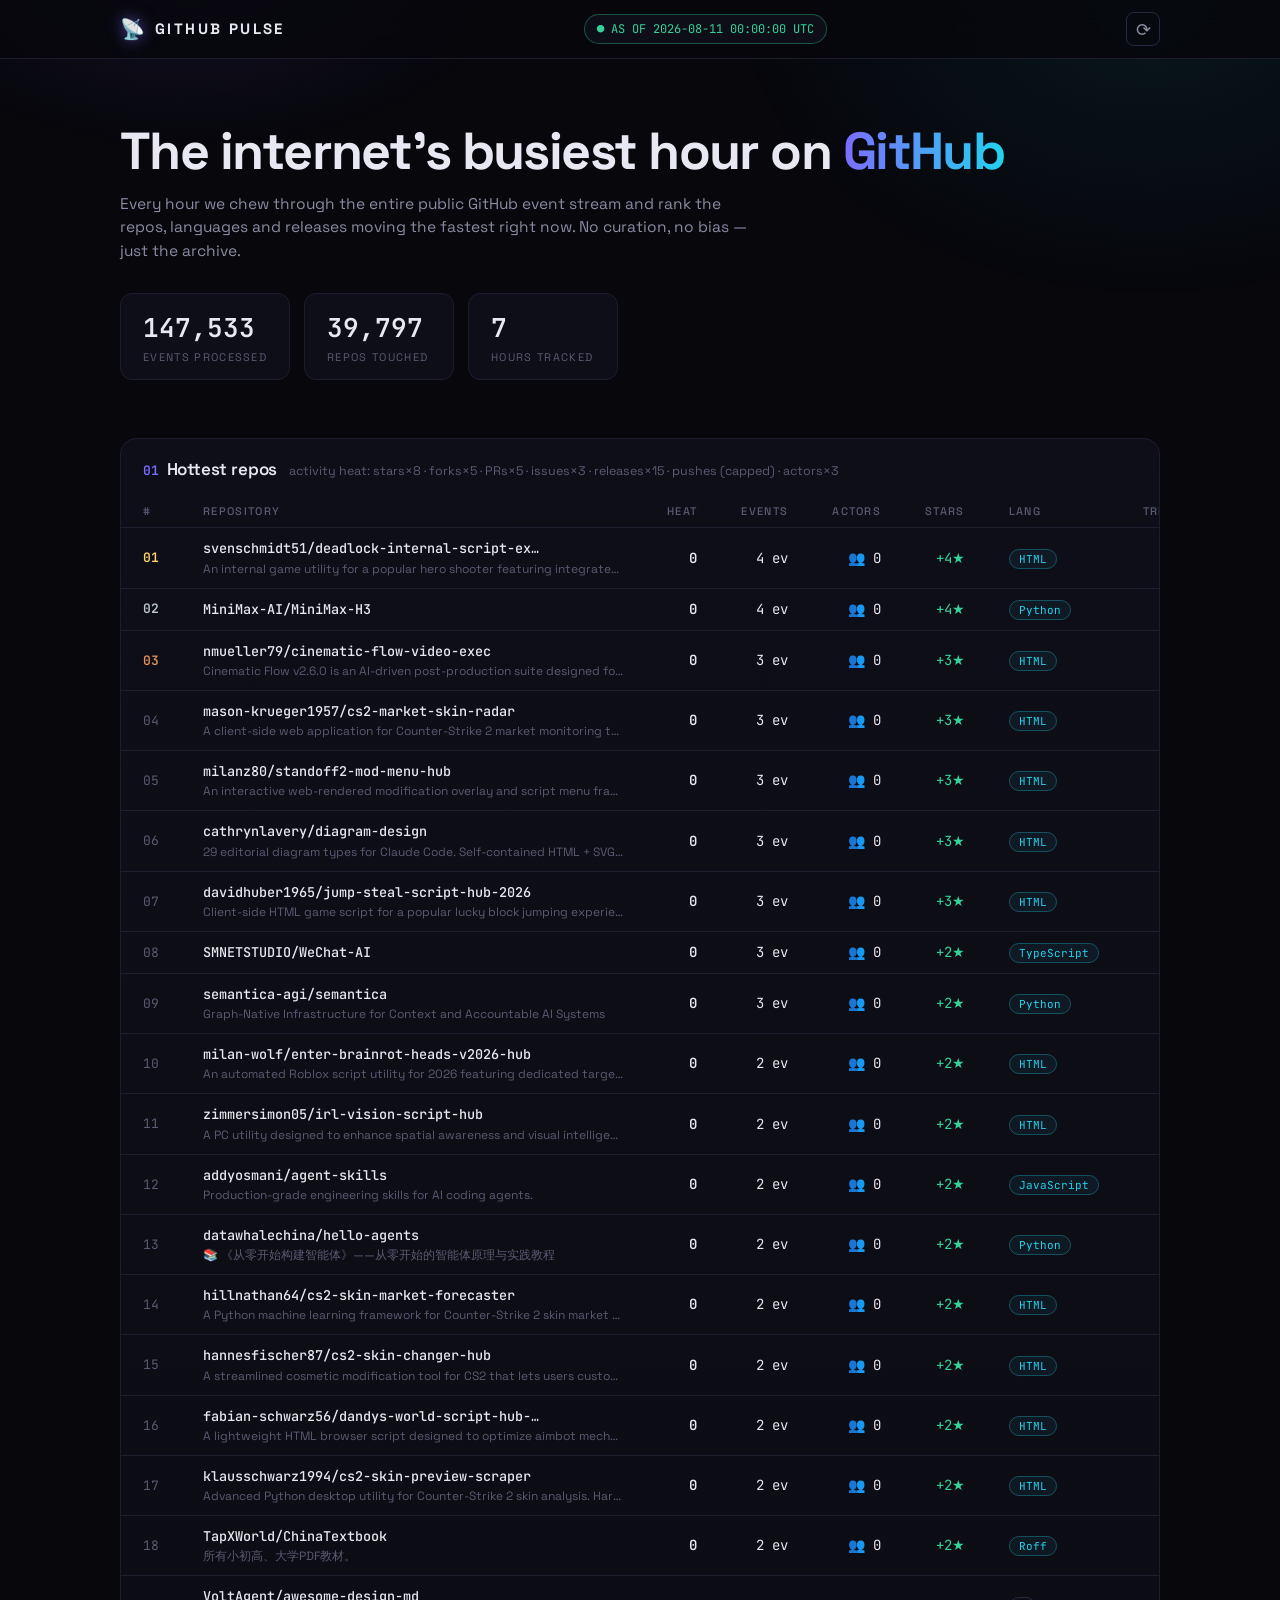
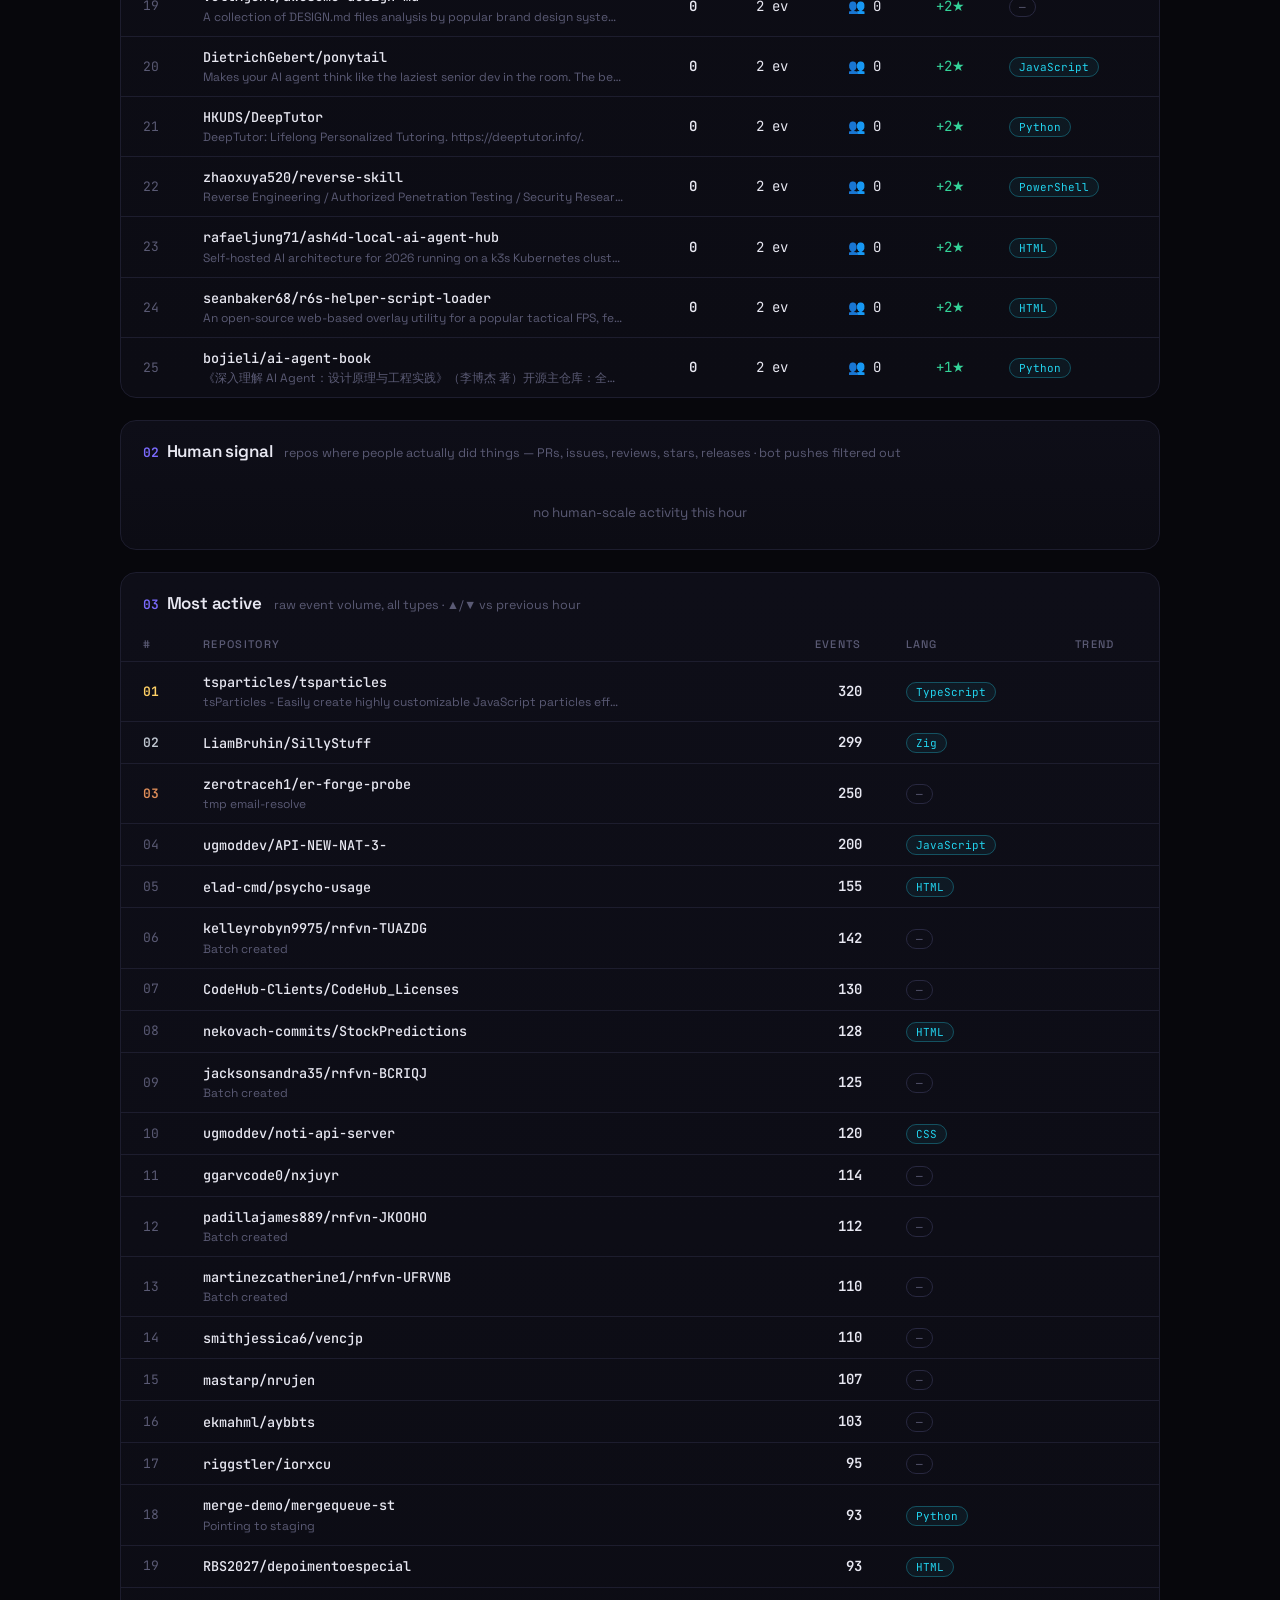
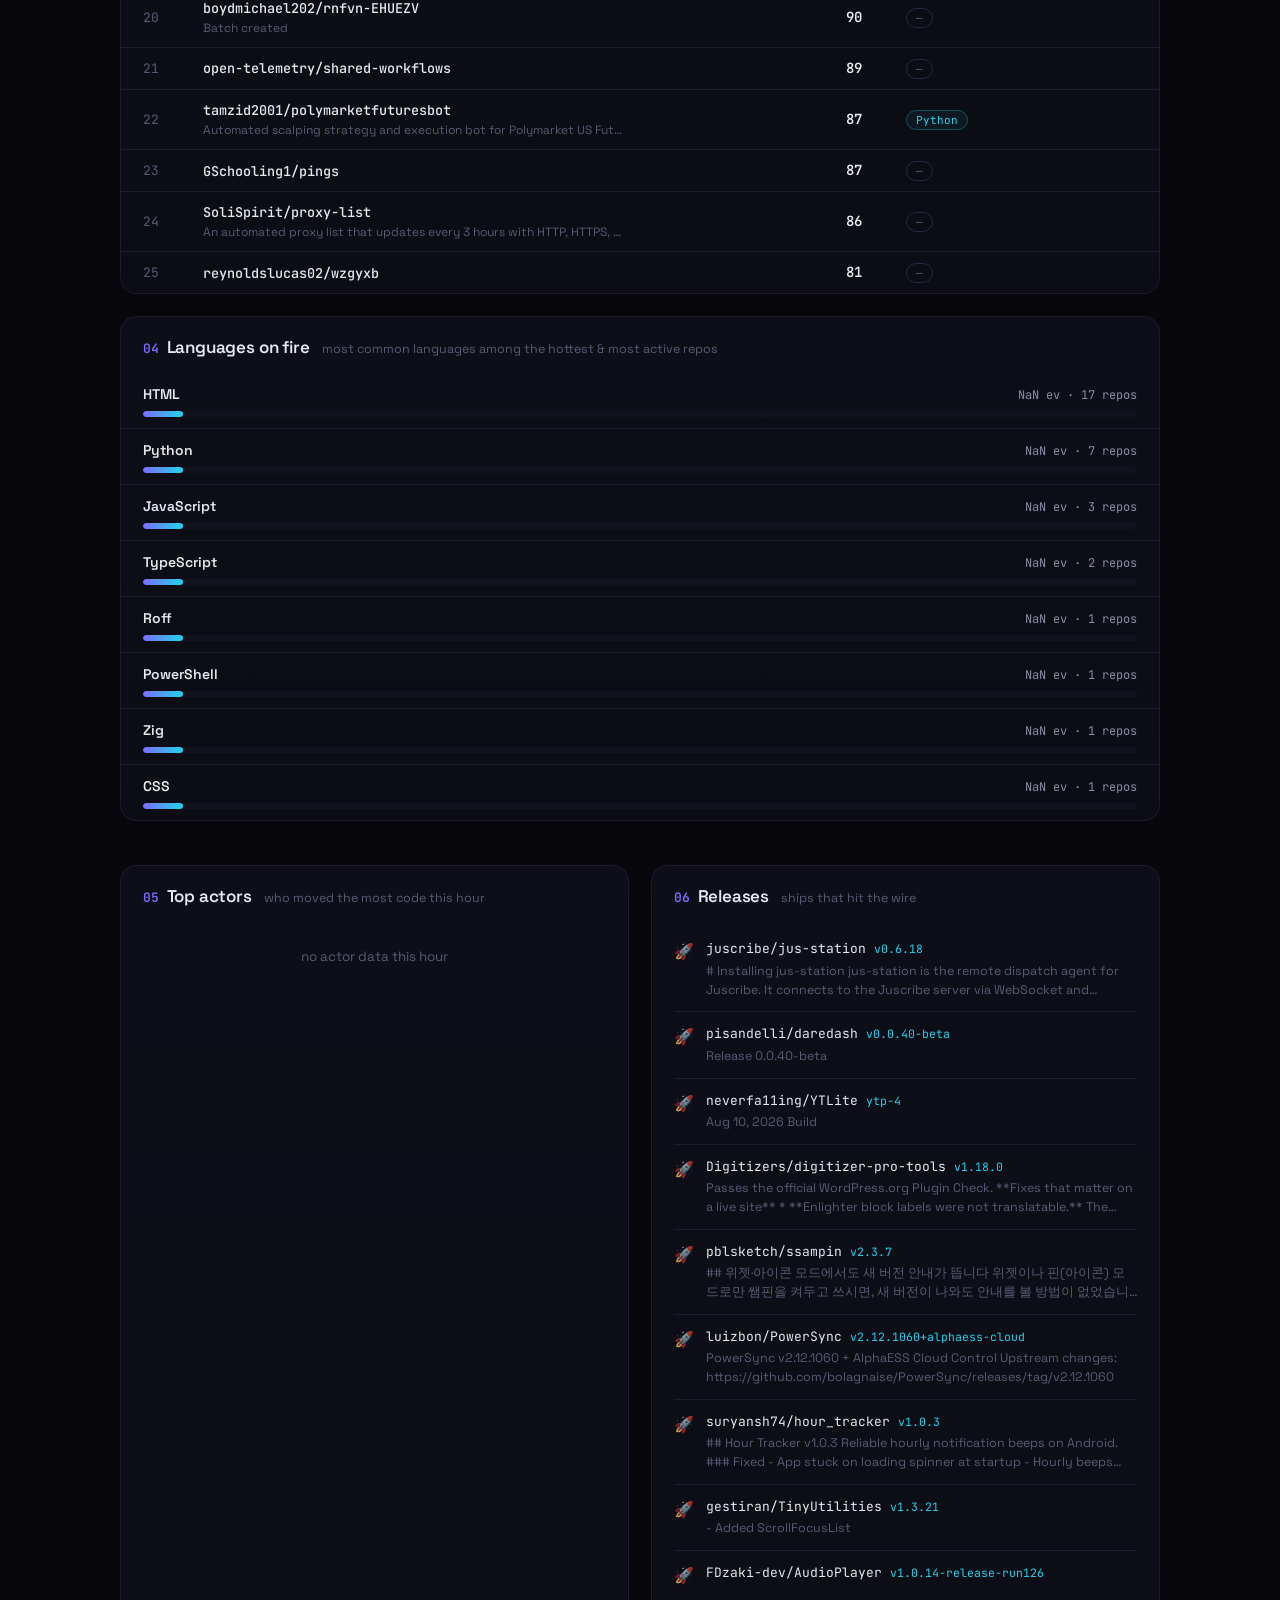
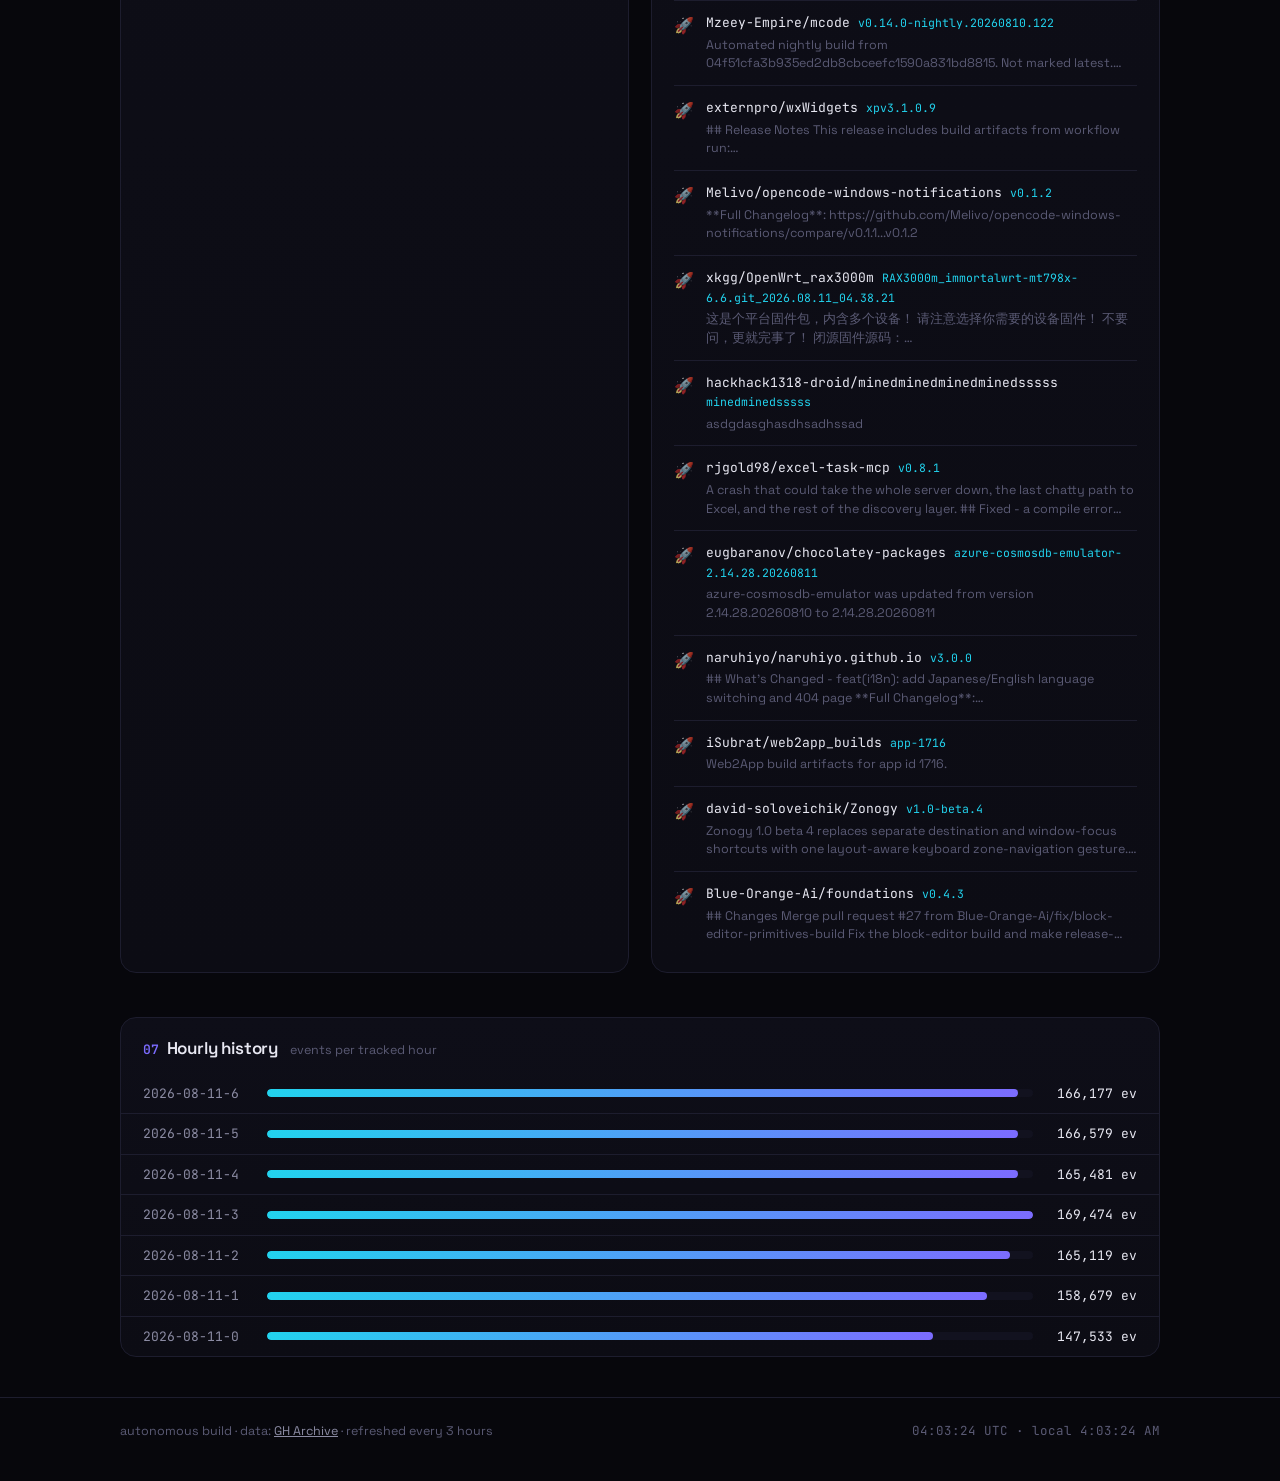
==== site/index.html @ a95f8937 "run 3: anti-spam heat (actor diversity, capped pushes), real prev-hour trends, human-signal ranking " ====
<!DOCTYPE html>
<html lang="en">
<head>
<meta charset="UTF-8">
<meta name="viewport" content="width=device-width, initial-scale=1.0">
<title>GitHub Pulse — the internet's busiest hour on GitHub</title>
<meta name="description" content="GitHub Pulse: a live radar of the fastest-growing repositories, most active projects, and languages on fire — computed fresh from the GH Archive every hour.">
<link rel="icon" href="data:image/svg+xml,<svg xmlns='http://www.w3.org/2000/svg' viewBox='0 0 100 100'><text y='.9em' font-size='90'>📡</text></svg>">
<link rel="preconnect" href="https://fonts.googleapis.com">
<link rel="preconnect" href="https://fonts.gstatic.com" crossorigin>
<link href="https://fonts.googleapis.com/css2?family=Space+Grotesk:wght@400;500;600;700&family=JetBrains+Mono:wght@400;500;600&display=swap" rel="stylesheet">
<link rel="stylesheet" href="styles.css">
</head>
<body>
<div class="bg-glow" aria-hidden="true"></div>
<div class="bg-grid" aria-hidden="true"></div>

<header class="topbar">
  <div class="wrap topbar-inner">
    <a class="brand" href="./">
      <span class="brand-mark">📡</span>
      <span class="brand-name">GITHUB&nbsp;PULSE</span>
    </a>
    <div class="asof" id="asof-badge" title="hour covered (UTC)">AS OF —</div>
    <a class="refresh-btn" id="refresh-btn" href="#" title="refresh now">⟳</a>
  </div>
</header>

<main class="wrap">
  <section class="hero">
    <h1>The internet's busiest hour on <span class="accent">GitHub</span></h1>
    <p class="tagline">Every hour we chew through the entire public GitHub event stream and rank the repos, languages and releases moving the fastest right now. No curation, no bias — just the archive.</p>
    <div class="stats" id="stats">
      <div class="stat"><div class="stat-num mono" id="stat-events">—</div><div class="stat-label">events processed</div></div>
      <div class="stat"><div class="stat-num mono" id="stat-repos">—</div><div class="stat-label">repos touched</div></div>
      <div class="stat"><div class="stat-num mono" id="stat-hours">—</div><div class="stat-label">hours tracked</div></div>
    </div>
  </section>

  <section class="panel" id="panel-gainers">
    <div class="panel-head">
      <h2><span class="h-num">01</span> Hottest repos</h2>
      <span class="panel-sub">activity heat: stars×8 · forks×5 · PRs×5 · issues×3 · releases×15 · pushes (capped) · actors×3</span>
    </div>
    <div class="table-wrap" id="gainers-body"><div class="empty">loading…</div></div>
  </section>

  <section class="panel" id="panel-human">
    <div class="panel-head">
      <h2><span class="h-num">02</span> Human signal</h2>
      <span class="panel-sub">repos where people actually did things — PRs, issues, reviews, stars, releases · bot pushes filtered out</span>
    </div>
    <div class="table-wrap" id="human-body"><div class="empty">loading…</div></div>
  </section>

  <section class="panel" id="panel-active">
    <div class="panel-head">
      <h2><span class="h-num">03</span> Most active</h2>
      <span class="panel-sub">raw event volume, all types · ▲/▼ vs previous hour</span>
    </div>
    <div class="table-wrap" id="active-body"><div class="empty">loading…</div></div>
  </section>

  <section class="panel" id="panel-langs">
    <div class="panel-head">
      <h2><span class="h-num">04</span> Languages on fire</h2>
      <span class="panel-sub">most common languages among the hottest &amp; most active repos</span>
    </div>
    <div id="langs-body"><div class="empty">loading…</div></div>
  </section>

  <div class="cols">
    <section class="panel" id="panel-new">
      <div class="panel-head">
        <h2><span class="h-num">05</span> Top actors</h2>
        <span class="panel-sub">who moved the most code this hour</span>
      </div>
      <div id="new-body"><div class="empty">loading…</div></div>
    </section>

    <section class="panel" id="panel-releases">
      <div class="panel-head">
        <h2><span class="h-num">06</span> Releases</h2>
        <span class="panel-sub">ships that hit the wire</span>
      </div>
      <div id="releases-body"><div class="empty">loading…</div></div>
    </section>
  </div>

  <section class="panel" id="panel-history">
    <div class="panel-head">
      <h2><span class="h-num">07</span> Hourly history</h2>
      <span class="panel-sub">events per tracked hour</span>
    </div>
    <div id="history-body"><div class="empty">no history yet — this is the first sweep</div></div>
  </section>
</main>

<footer class="footer">
  <div class="wrap footer-inner">
    <span>autonomous build · data: <a href="https://www.gharchive.org/" target="_blank" rel="noopener">GH Archive</a> · refreshed every 3 hours</span>
    <span class="mono" id="foot-clock">—</span>
  </div>
</footer>

<script src="app.js"></script>
</body>
</html>
---- site/styles.css ----
/* GitHub Pulse — dark analytics aesthetic */
:root {
  --bg: #07070c;
  --bg2: #0c0c14;
  --panel: #0e0e18;
  --panel2: #12121f;
  --border: #1d1d2e;
  --border2: #282840;
  --text: #e8e8f2;
  --dim: #8b8ba3;
  --faint: #5a5a74;
  --accent: #7c6cff;
  --accent2: #22d3ee;
  --gold: #ffd166;
  --silver: #c0c7d1;
  --bronze: #e08e5a;
  --green: #34d399;
  --red: #f87171;
  --mono: 'JetBrains Mono', ui-monospace, SFMono-Regular, Menlo, monospace;
  --sans: 'Space Grotesk', -apple-system, BlinkMacSystemFont, 'Segoe UI', sans-serif;
}

* { margin: 0; padding: 0; box-sizing: border-box; }

html { scroll-behavior: smooth; }

body {
  background: var(--bg);
  color: var(--text);
  font-family: var(--sans);
  line-height: 1.5;
  -webkit-font-smoothing: antialiased;
  overflow-x: hidden;
}

.mono { font-family: var(--mono); }

/* backdrop */
.bg-glow {
  position: fixed; inset: 0; z-index: -2;
  background:
    radial-gradient(600px 400px at 15% -10%, rgba(124, 108, 255, 0.14), transparent 60%),
    radial-gradient(700px 500px at 90% 0%, rgba(34, 211, 238, 0.08), transparent 60%),
    radial-gradient(900px 600px at 50% 110%, rgba(124, 108, 255, 0.07), transparent 60%);
}
.bg-grid {
  position: fixed; inset: 0; z-index: -1; opacity: 0.35;
  background-image:
    linear-gradient(rgba(255,255,255,0.025) 1px, transparent 1px),
    linear-gradient(90deg, rgba(255,255,255,0.025) 1px, transparent 1px);
  background-size: 44px 44px;
  mask-image: radial-gradient(ellipse 90% 60% at 50% 0%, black 40%, transparent 100%);
}

.wrap { max-width: 1080px; margin: 0 auto; padding: 0 20px; }

/* topbar */
.topbar {
  position: sticky; top: 0; z-index: 50;
  background: rgba(7, 7, 12, 0.8);
  backdrop-filter: blur(14px);
  border-bottom: 1px solid var(--border);
}
.topbar-inner { display: flex; align-items: center; justify-content: space-between; height: 58px; }
.brand { display: flex; align-items: center; gap: 10px; text-decoration: none; color: var(--text); }
.brand-mark { font-size: 20px; filter: drop-shadow(0 0 8px rgba(124,108,255,0.6)); }
.brand-name { font-weight: 700; letter-spacing: 0.16em; font-size: 15px; }
.asof {
  font-family: var(--mono); font-size: 12px; color: var(--dim);
  border: 1px solid var(--border2); border-radius: 999px;
  padding: 5px 12px; background: var(--panel);
}
.asof.live { color: var(--green); border-color: rgba(52,211,153,0.35); }
.asof.live::before { content: '● '; }
.refresh-btn {
  color: var(--dim); text-decoration: none; font-size: 18px;
  border: 1px solid var(--border2); border-radius: 8px;
  width: 34px; height: 34px; display: grid; place-items: center;
  transition: all 0.2s;
}
.refresh-btn:hover { color: var(--text); border-color: var(--accent); transform: rotate(90deg); }

/* hero */
.hero { padding: 64px 0 36px; }
.hero h1 {
  font-size: clamp(30px, 5.4vw, 52px);
  font-weight: 700; letter-spacing: -0.03em; line-height: 1.08;
}
.accent {
  background: linear-gradient(90deg, var(--accent), var(--accent2));
  -webkit-background-clip: text; background-clip: text; color: transparent;
}
.tagline { margin-top: 14px; color: var(--dim); max-width: 640px; font-size: 15.5px; }

.stats {
  display: flex; gap: 14px; margin-top: 30px; flex-wrap: wrap;
}
.stat {
  background: var(--panel); border: 1px solid var(--border);
  border-radius: 12px; padding: 14px 22px; min-width: 150px;
}
.stat-num { font-size: 26px; font-weight: 600; color: var(--text); }
.stat-label { font-size: 11px; color: var(--faint); text-transform: uppercase; letter-spacing: 0.12em; margin-top: 2px; }

/* panels */
.panel {
  background: linear-gradient(180deg, var(--panel), var(--bg2));
  border: 1px solid var(--border);
  border-radius: 16px;
  margin: 22px 0;
  overflow: hidden;
}
.panel-head {
  display: flex; align-items: baseline; gap: 12px; flex-wrap: wrap;
  padding: 18px 22px 12px;
}
.panel-head h2 { font-size: 17px; font-weight: 600; letter-spacing: -0.01em; }
.h-num { color: var(--accent); font-family: var(--mono); font-size: 13px; margin-right: 4px; }
.panel-sub { color: var(--faint); font-size: 12.5px; }

/* tables */
.table-wrap { overflow-x: auto; }
table { width: 100%; border-collapse: collapse; font-size: 14px; }
th {
  text-align: left; font-size: 11px; text-transform: uppercase; letter-spacing: 0.12em;
  color: var(--faint); font-weight: 500; padding: 8px 22px;
  border-bottom: 1px solid var(--border);
  white-space: nowrap;
}
td { padding: 10px 22px; border-bottom: 1px solid var(--border); vertical-align: middle; }
tr:last-child td { border-bottom: none; }
tbody tr { transition: background 0.15s; }
tbody tr:hover { background: var(--panel2); }

.rank { font-family: var(--mono); color: var(--faint); font-size: 13px; width: 44px; }
.rank.r1 { color: var(--gold); font-weight: 600; }
.rank.r2 { color: var(--silver); font-weight: 600; }
.rank.r3 { color: var(--bronze); font-weight: 600; }

.repo-cell { display: flex; flex-direction: column; gap: 1px; min-width: 0; }
.repo-name {
  font-family: var(--mono); font-size: 13.5px; color: var(--text);
  text-decoration: none; font-weight: 500;
  white-space: nowrap; overflow: hidden; text-overflow: ellipsis; max-width: 340px;
}
.repo-name:hover { color: var(--accent2); }
.repo-desc { font-size: 12px; color: var(--faint); white-space: nowrap; overflow: hidden; text-overflow: ellipsis; max-width: 420px; }

.num { font-family: var(--mono); text-align: right; white-space: nowrap; }
.num.pos { color: var(--green); }
.num.hot { color: var(--text); font-weight: 600; }

.chip {
  font-family: var(--mono); font-size: 11px; color: var(--accent2);
  border: 1px solid rgba(34,211,238,0.3); background: rgba(34,211,238,0.06);
  border-radius: 999px; padding: 2px 9px; white-space: nowrap;
}
.chip.none { color: var(--faint); border-color: var(--border2); background: transparent; }

/* trend badges */
.trend {
  font-family: var(--mono); font-size: 11px; font-weight: 600;
  border-radius: 6px; padding: 2px 7px; white-space: nowrap;
  display: inline-block;
}
.trend.up { color: #4ade80; background: rgba(74,222,128,0.1); border: 1px solid rgba(74,222,128,0.35); }
.trend.down { color: #f87171; background: rgba(248,113,113,0.08); border: 1px solid rgba(248,113,113,0.3); }
.trend.new { color: #fbbf24; background: rgba(251,191,36,0.1); border: 1px solid rgba(251,191,36,0.35); }
.trend.same { color: var(--faint); background: transparent; border: 1px solid var(--border2); }

/* language bars */
.lang-row { padding: 11px 22px; border-bottom: 1px solid var(--border); }
.lang-row:last-child { border-bottom: none; }
.lang-top { display: flex; justify-content: space-between; align-items: baseline; margin-bottom: 6px; gap: 10px; }
.lang-name { font-weight: 600; font-size: 14px; }
.lang-meta { font-family: var(--mono); font-size: 12px; color: var(--dim); white-space: nowrap; }
.lang-bar { height: 6px; background: var(--panel2); border-radius: 999px; overflow: hidden; }
.lang-fill {
  height: 100%; border-radius: 999px;
  background: linear-gradient(90deg, var(--accent), var(--accent2));
  transition: width 0.6s ease;
}

/* new repo cards */
.card-grid { display: grid; grid-template-columns: repeat(auto-fill, minmax(240px, 1fr)); gap: 12px; padding: 6px 22px 22px; }
.card {
  background: var(--panel2); border: 1px solid var(--border);
  border-radius: 12px; padding: 14px; display: flex; flex-direction: column; gap: 8px;
  transition: border-color 0.2s, transform 0.2s;
}
.card:hover { border-color: var(--border2); transform: translateY(-2px); }
.card-name { font-family: var(--mono); font-size: 12.5px; font-weight: 600; color: var(--text); text-decoration: none; word-break: break-all; }
.card-name:hover { color: var(--accent2); }
.card-desc { font-size: 12.5px; color: var(--dim); flex: 1; }
.card-meta { display: flex; gap: 8px; align-items: center; flex-wrap: wrap; }
.star { font-family: var(--mono); font-size: 12px; color: var(--gold); }

/* releases */
.rel-list { padding: 6px 22px 16px; display: flex; flex-direction: column; }
.rel {
  padding: 12px 0; border-bottom: 1px solid var(--border); display: flex; gap: 12px; align-items: flex-start;
}
.rel:last-child { border-bottom: none; }
.rel-icon { font-size: 16px; opacity: 0.7; margin-top: 1px; }
.rel-body { min-width: 0; }
.rel-title { font-family: var(--mono); font-size: 13px; }
.rel-title a { color: var(--text); text-decoration: none; }
.rel-title a:hover { color: var(--accent2); }
.rel-tag { color: var(--accent2); font-size: 11.5px; }
.rel-desc { font-size: 12.5px; color: var(--faint); margin-top: 3px; display: -webkit-box; -webkit-line-clamp: 2; -webkit-box-orient: vertical; overflow: hidden; }

/* history */
.hist-row {
  display: flex; align-items: center; gap: 14px;
  padding: 10px 22px; border-bottom: 1px solid var(--border); font-size: 13px;
}
.hist-row:last-child { border-bottom: none; }
.hist-hour { font-family: var(--mono); color: var(--dim); min-width: 110px; }
.hist-bar { flex: 1; height: 8px; background: var(--panel2); border-radius: 999px; overflow: hidden; }
.hist-fill { height: 100%; background: linear-gradient(90deg, var(--accent2), var(--accent)); border-radius: 999px; }
.hist-count { font-family: var(--mono); color: var(--text); min-width: 90px; text-align: right; }

/* empty + error */
.empty { padding: 26px 22px; color: var(--faint); font-size: 13.5px; text-align: center; }
.error-box {
  margin: 40px auto; max-width: 460px; text-align: center; padding: 30px;
  border: 1px solid rgba(248,113,113,0.3); border-radius: 14px; background: rgba(248,113,113,0.05);
}
.error-box h3 { color: var(--red); margin-bottom: 8px; }
.error-box p { color: var(--dim); font-size: 13.5px; margin-bottom: 16px; }
.retry-btn {
  background: var(--accent); color: white; border: none; border-radius: 10px;
  padding: 10px 22px; font-family: var(--sans); font-weight: 600; font-size: 14px; cursor: pointer;
}
.retry-btn:hover { filter: brightness(1.15); }

/* two-col layout */
.cols { display: grid; grid-template-columns: 1fr 1fr; gap: 22px; }
@media (max-width: 820px) { .cols { grid-template-columns: 1fr; } }

/* footer */
.footer { border-top: 1px solid var(--border); margin-top: 40px; padding: 24px 0 40px; }
.footer-inner { display: flex; justify-content: space-between; gap: 12px; flex-wrap: wrap; color: var(--faint); font-size: 12.5px; }
.footer a { color: var(--dim); }
.footer a:hover { color: var(--accent2); }

@media (max-width: 640px) {
  .hero { padding-top: 40px; }
  .repo-name { max-width: 200px; }
  .repo-desc { display: none; }
}
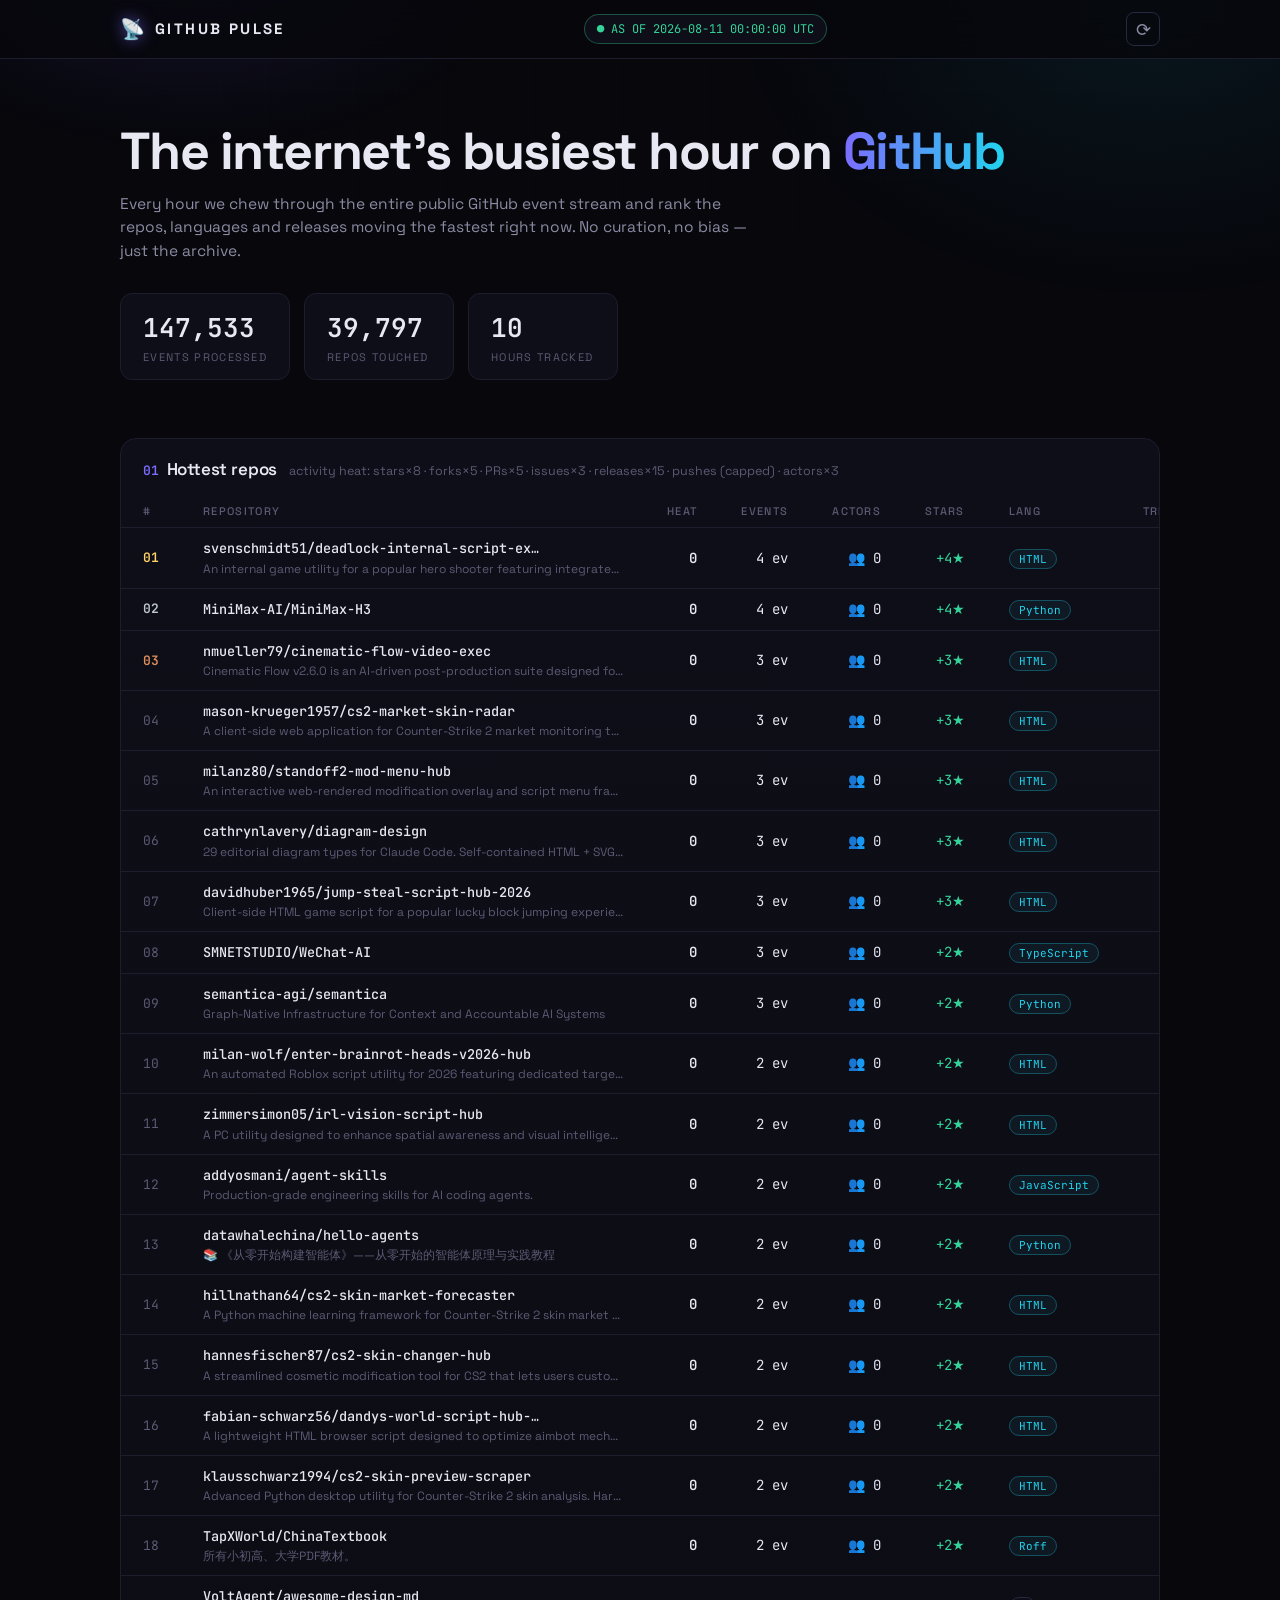
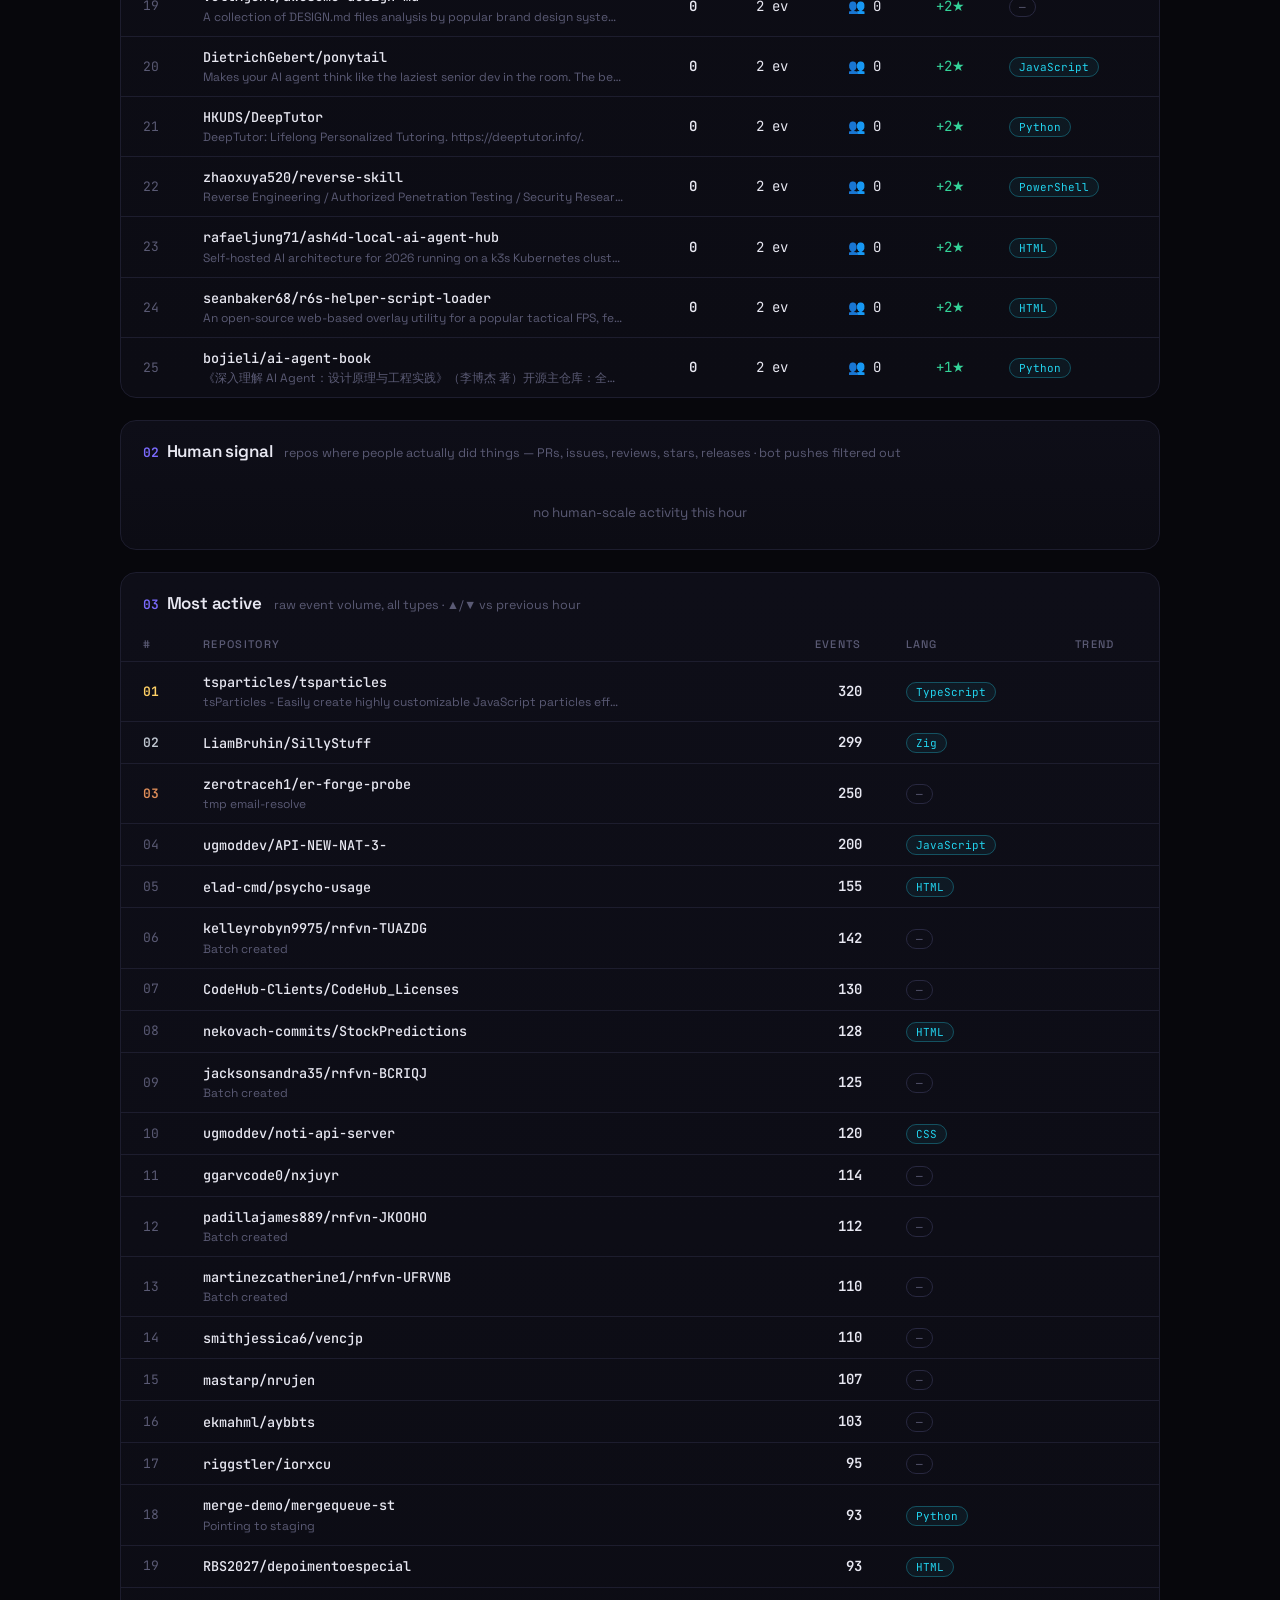
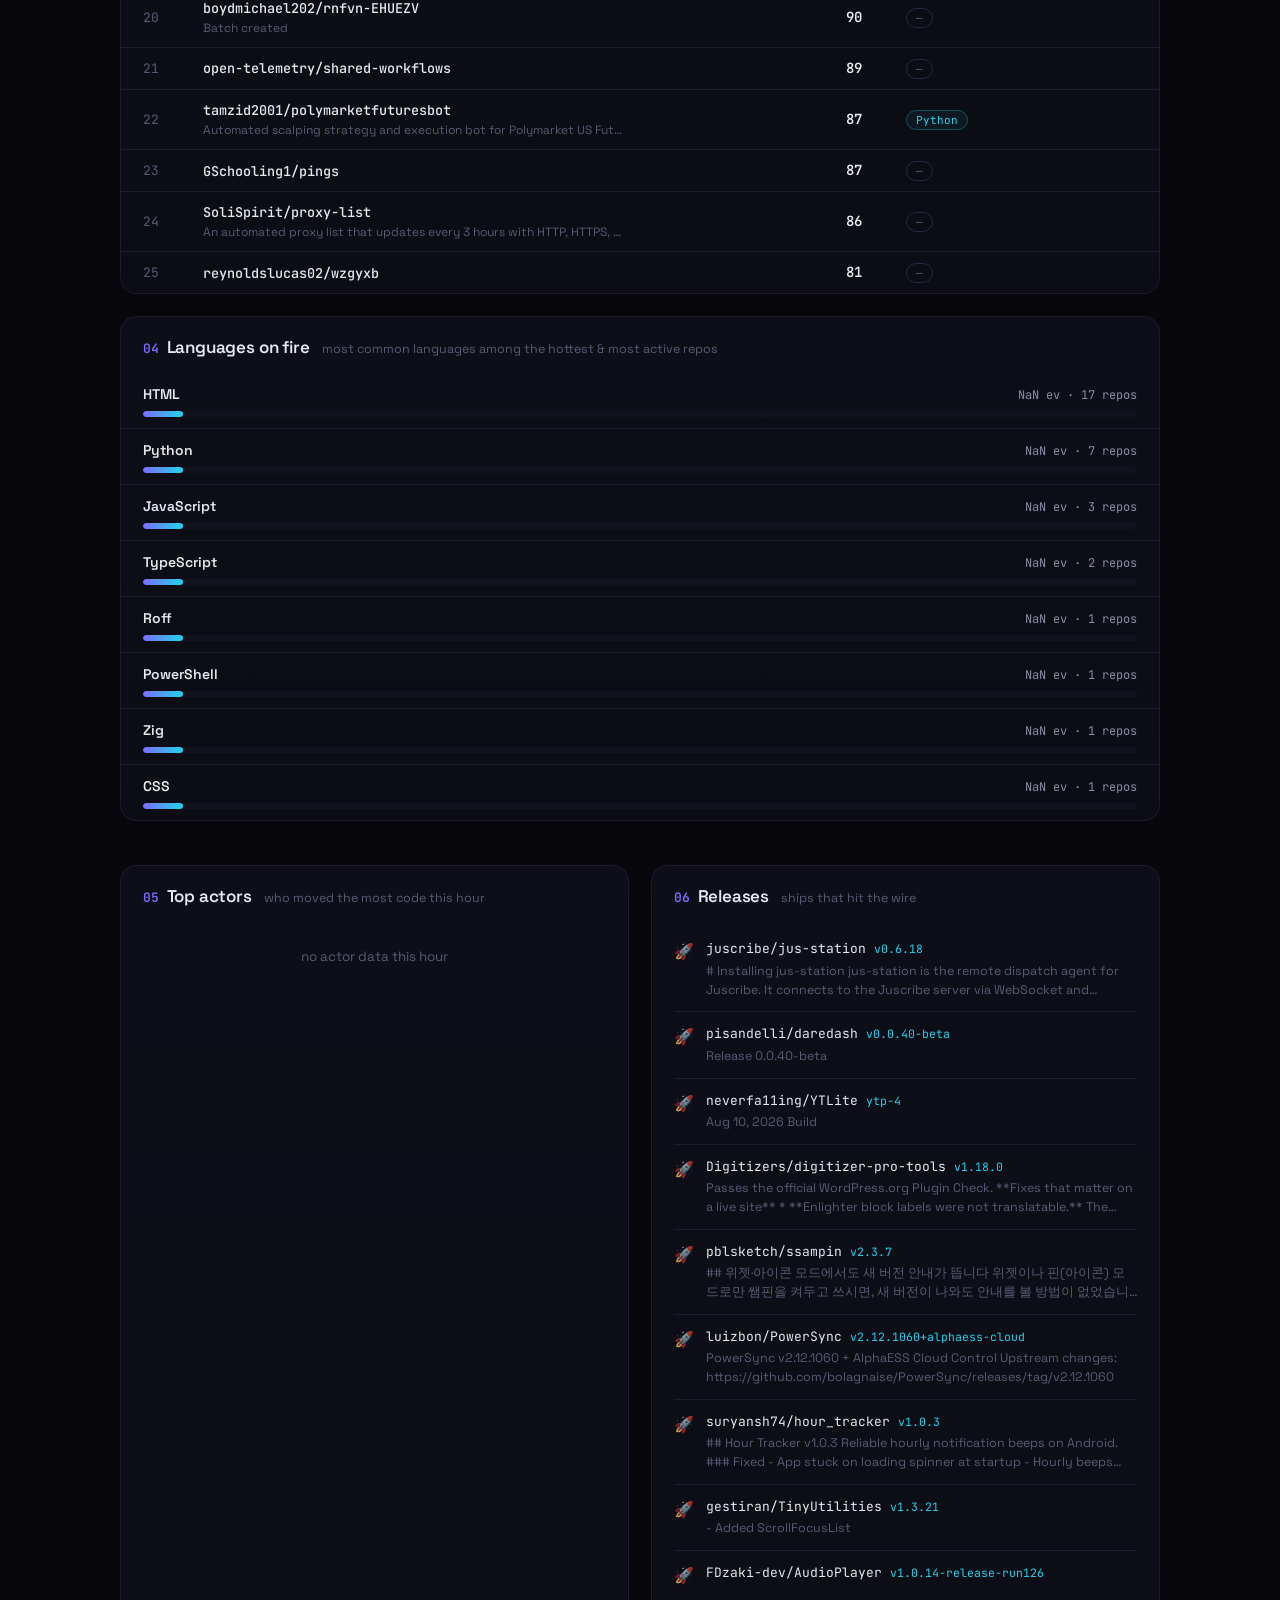
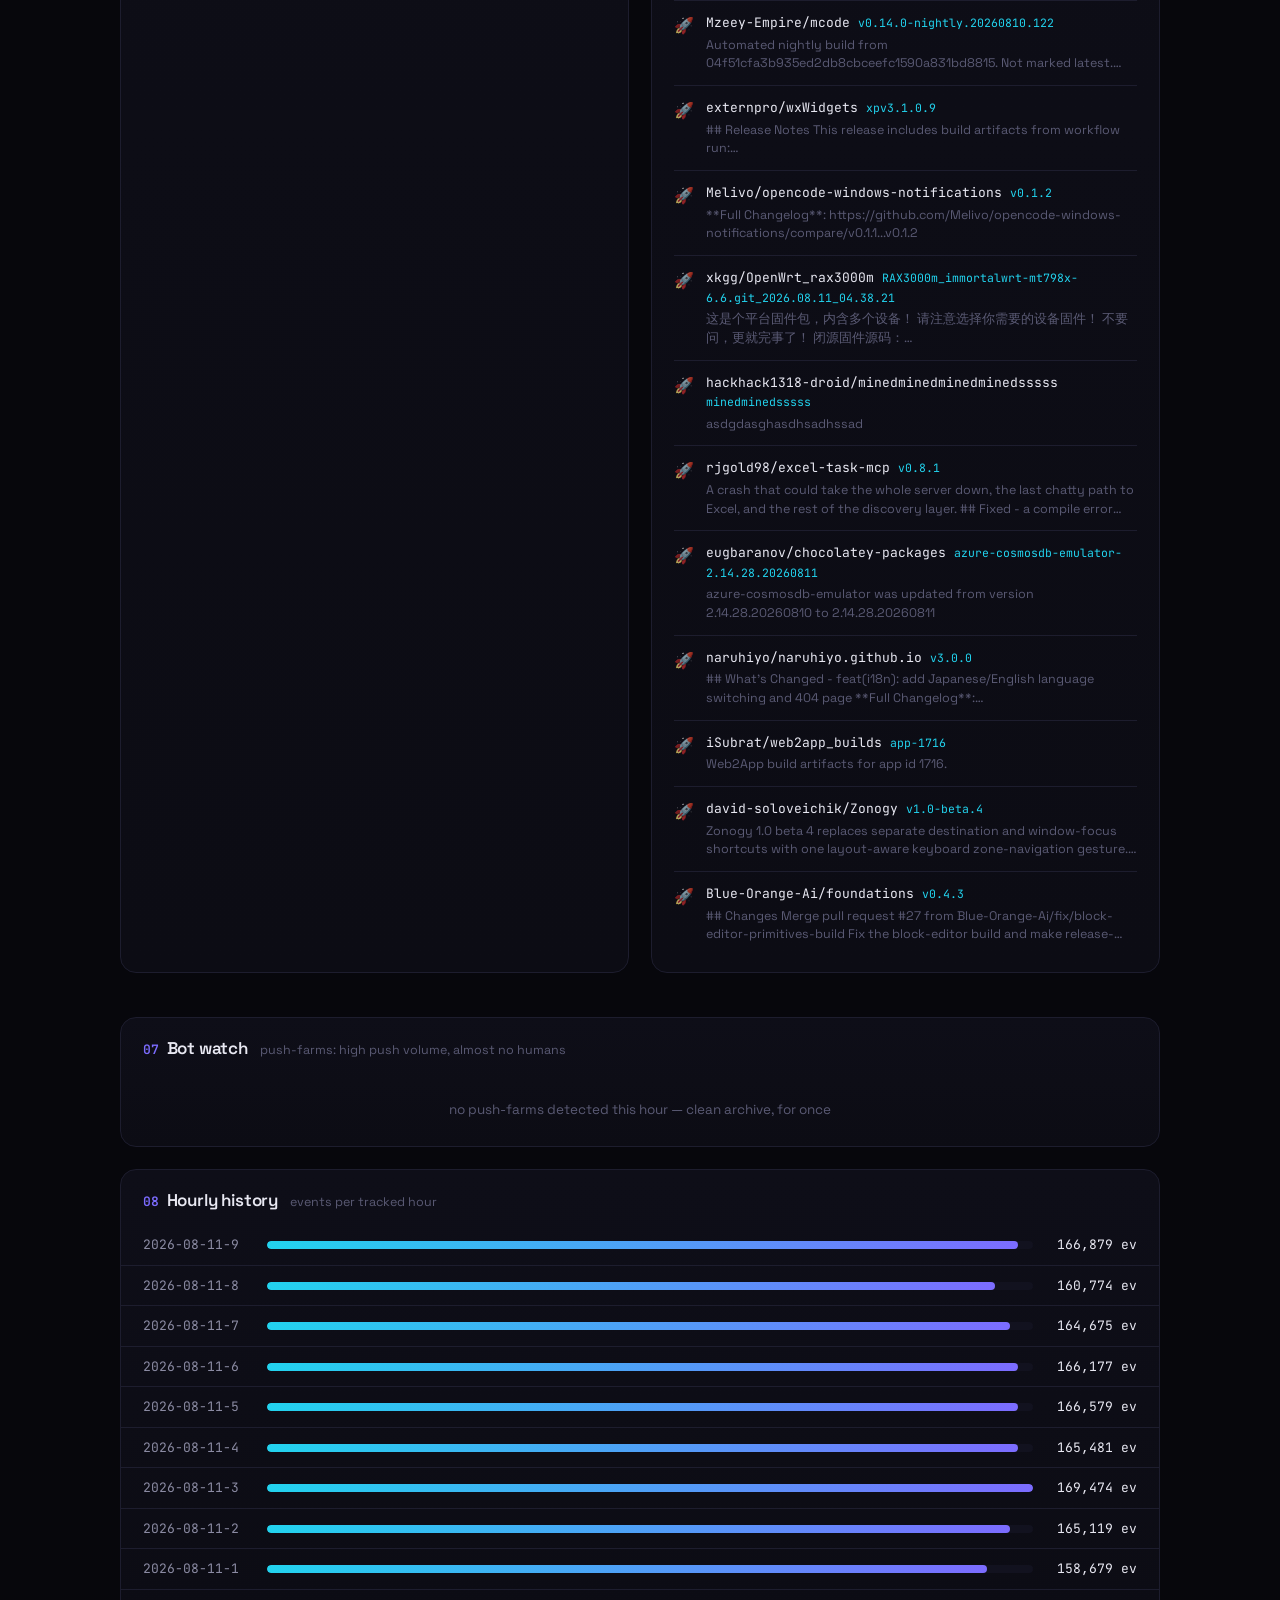
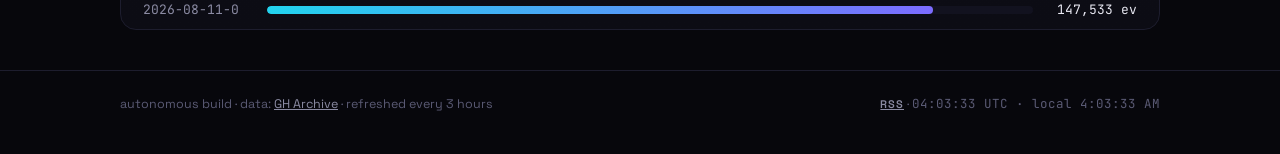
==== commit 75058b6a: "run 4: bot watch (push-farm detection + spam% stat) + RSS feed (digest.xml, 10 items); full history " ====
--- a/site/index.html
+++ b/site/index.html
@@ -9,6 +9,7 @@
 <link rel="preconnect" href="https://fonts.googleapis.com">
 <link rel="preconnect" href="https://fonts.gstatic.com" crossorigin>
 <link href="https://fonts.googleapis.com/css2?family=Space+Grotesk:wght@400;500;600;700&family=JetBrains+Mono:wght@400;500;600&display=swap" rel="stylesheet">
+<link rel="alternate" type="application/rss+xml" title="GitHub Pulse — hourly radar" href="data/digest.xml">
 <link rel="stylesheet" href="styles.css">
 </head>
 <body>
@@ -87,9 +88,17 @@
     </section>
   </div>
 
+  <section class="panel" id="panel-bots">
+    <div class="panel-head">
+      <h2><span class="h-num">07</span> Bot watch</h2>
+      <span class="panel-sub" id="bot-sub">push-farms: high push volume, almost no humans</span>
+    </div>
+    <div class="table-wrap" id="bots-body"><div class="empty">loading…</div></div>
+  </section>
+
   <section class="panel" id="panel-history">
     <div class="panel-head">
-      <h2><span class="h-num">07</span> Hourly history</h2>
+      <h2><span class="h-num">08</span> Hourly history</h2>
       <span class="panel-sub">events per tracked hour</span>
     </div>
     <div id="history-body"><div class="empty">no history yet — this is the first sweep</div></div>
@@ -99,7 +108,7 @@
 <footer class="footer">
   <div class="wrap footer-inner">
     <span>autonomous build · data: <a href="https://www.gharchive.org/" target="_blank" rel="noopener">GH Archive</a> · refreshed every 3 hours</span>
-    <span class="mono" id="foot-clock">—</span>
+    <span class="footer-links"><a href="data/digest.xml" target="_blank" rel="noopener">rss</a> · <span class="mono" id="foot-clock">—</span></span>
   </div>
 </footer>
 
--- a/site/styles.css
+++ b/site/styles.css
@@ -243,6 +243,7 @@
 .footer-inner { display: flex; justify-content: space-between; gap: 12px; flex-wrap: wrap; color: var(--faint); font-size: 12.5px; }
 .footer a { color: var(--dim); }
 .footer a:hover { color: var(--accent2); }
+.footer-links a { font-weight: 600; letter-spacing: 0.08em; text-transform: uppercase; font-size: 11px; }
 
 @media (max-width: 640px) {
   .hero { padding-top: 40px; }
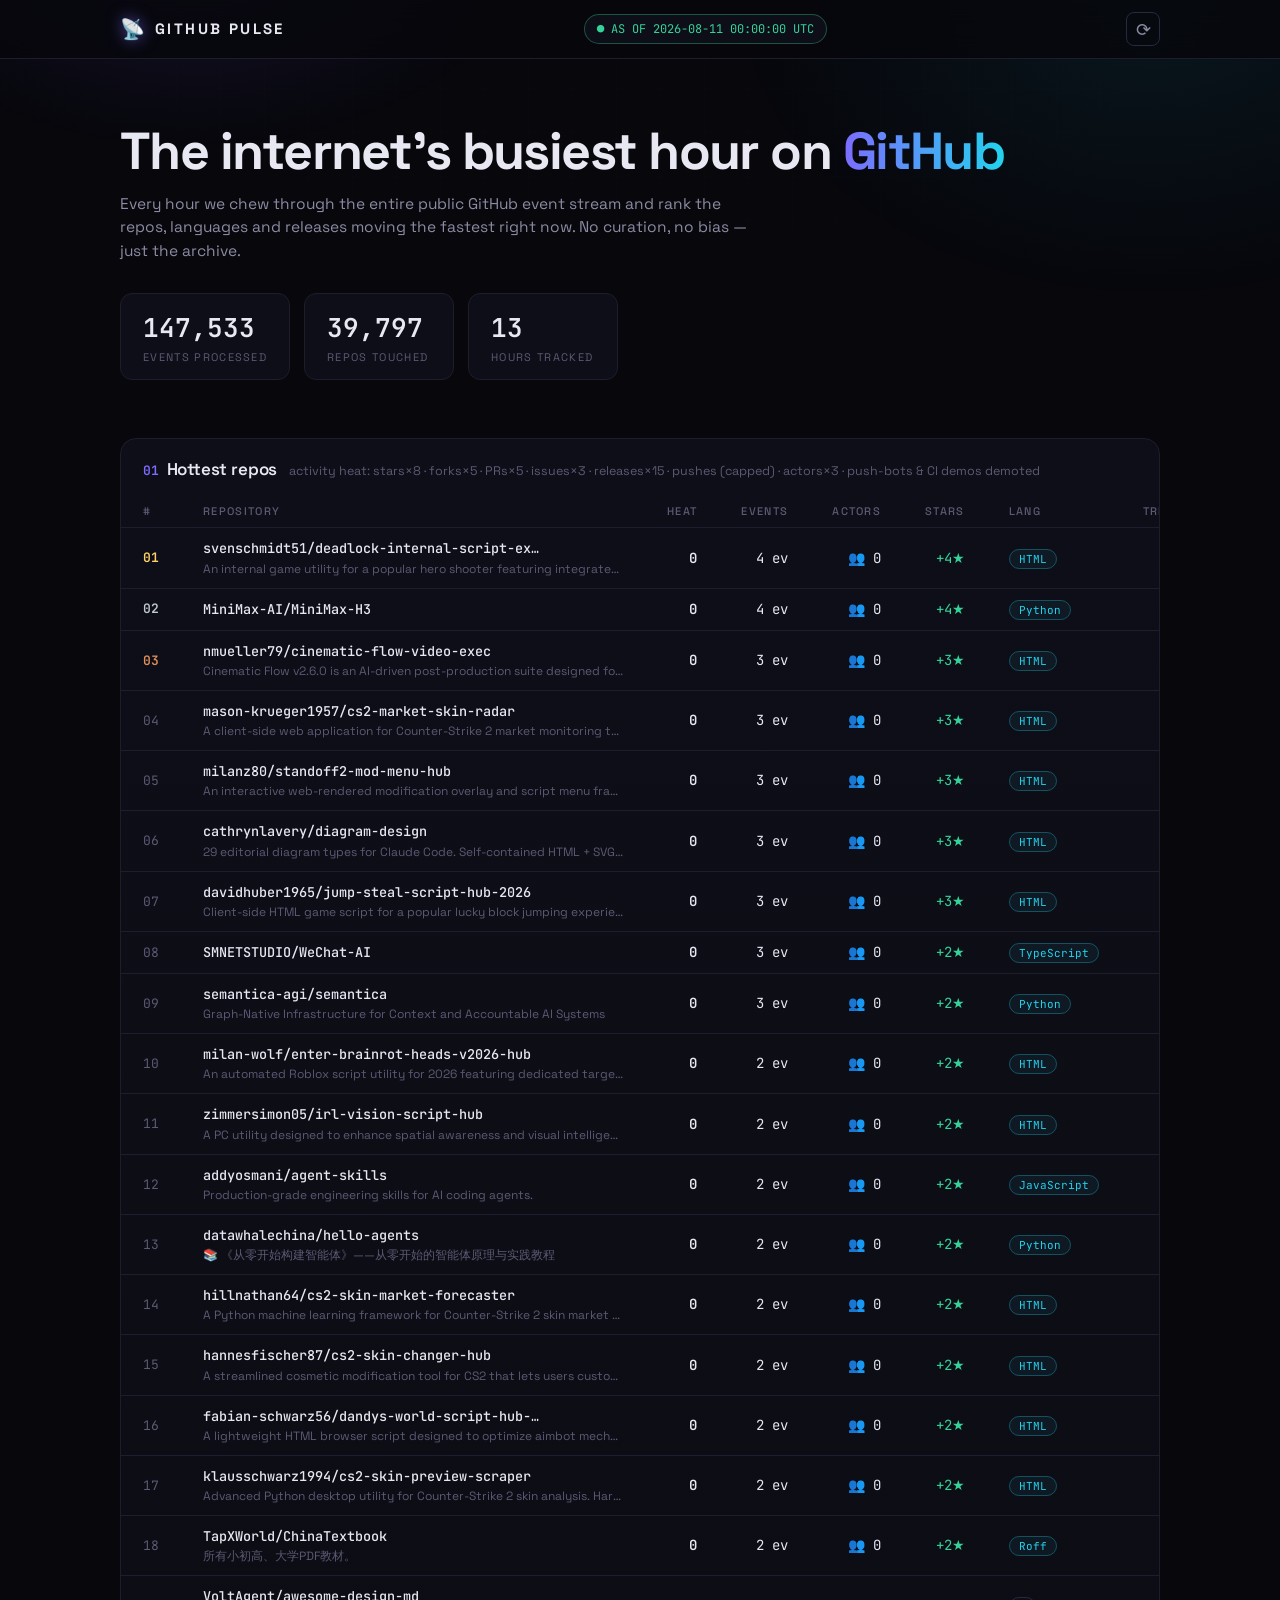
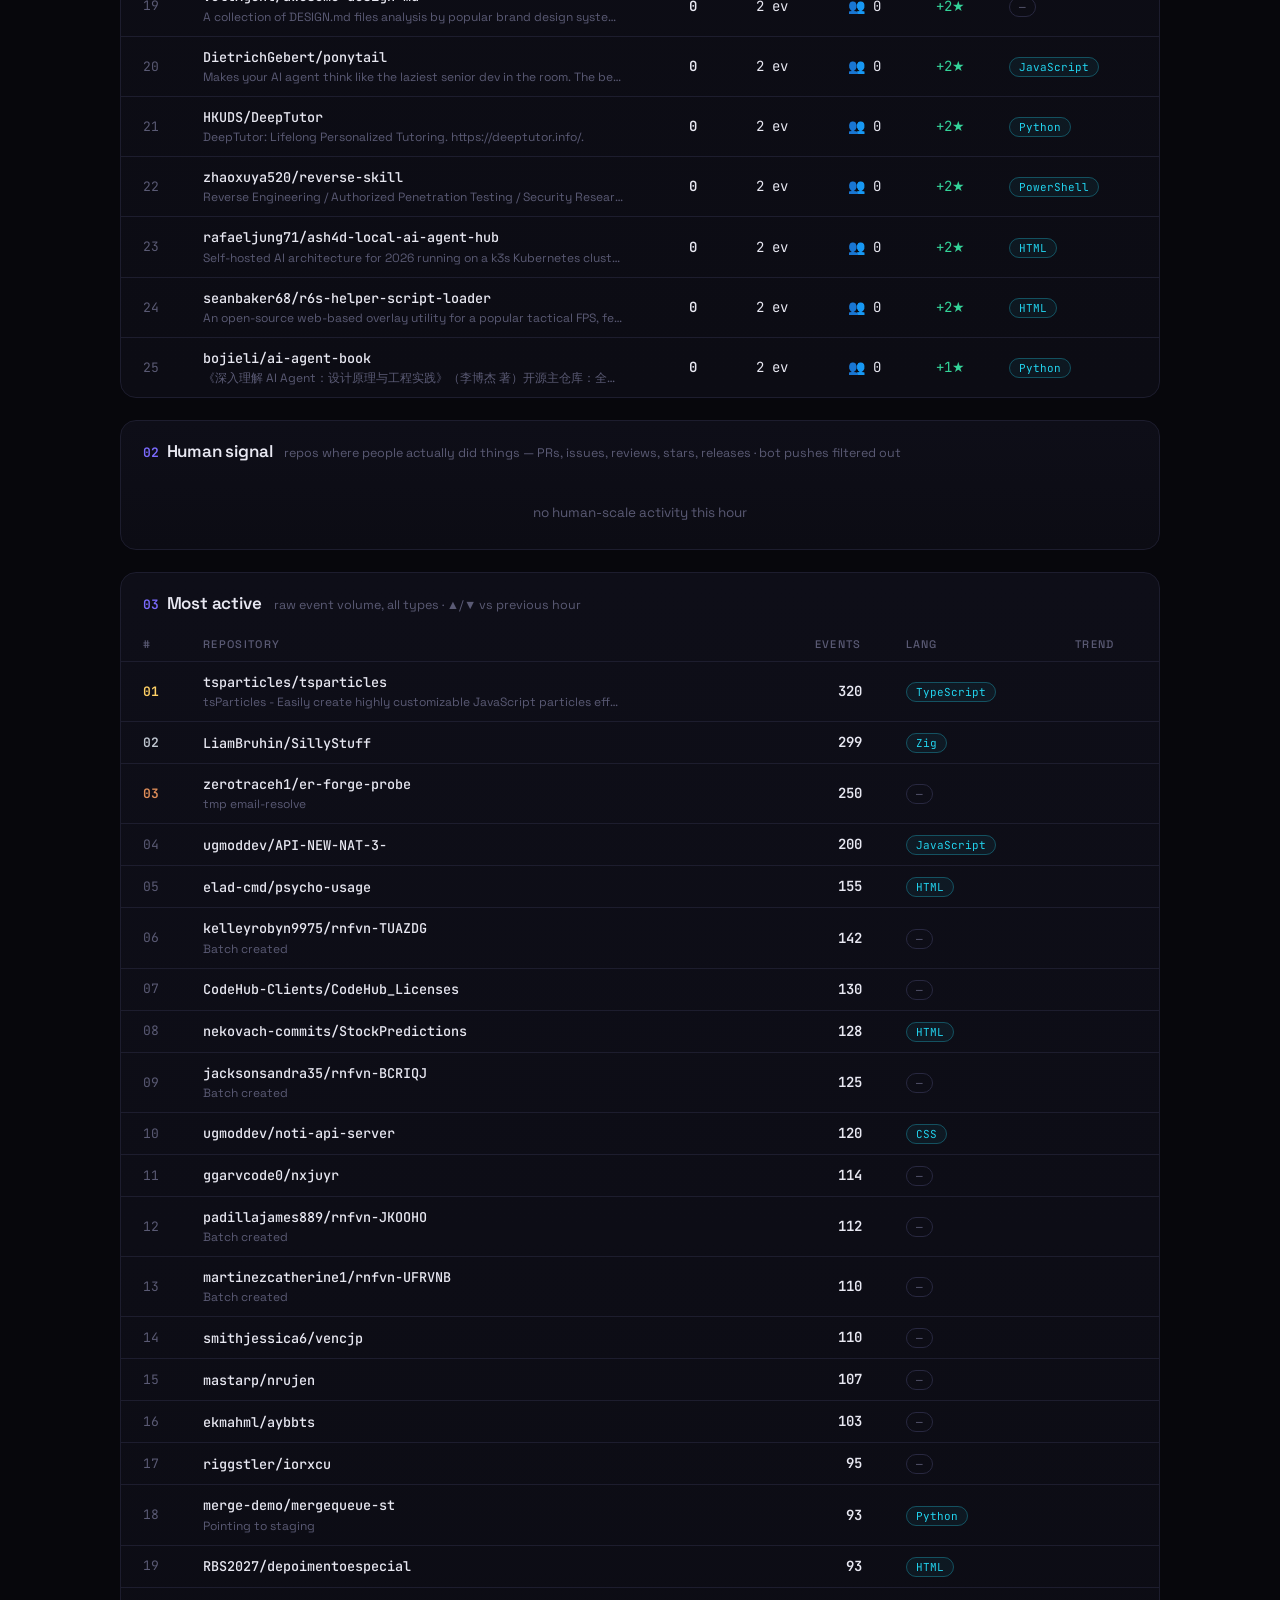
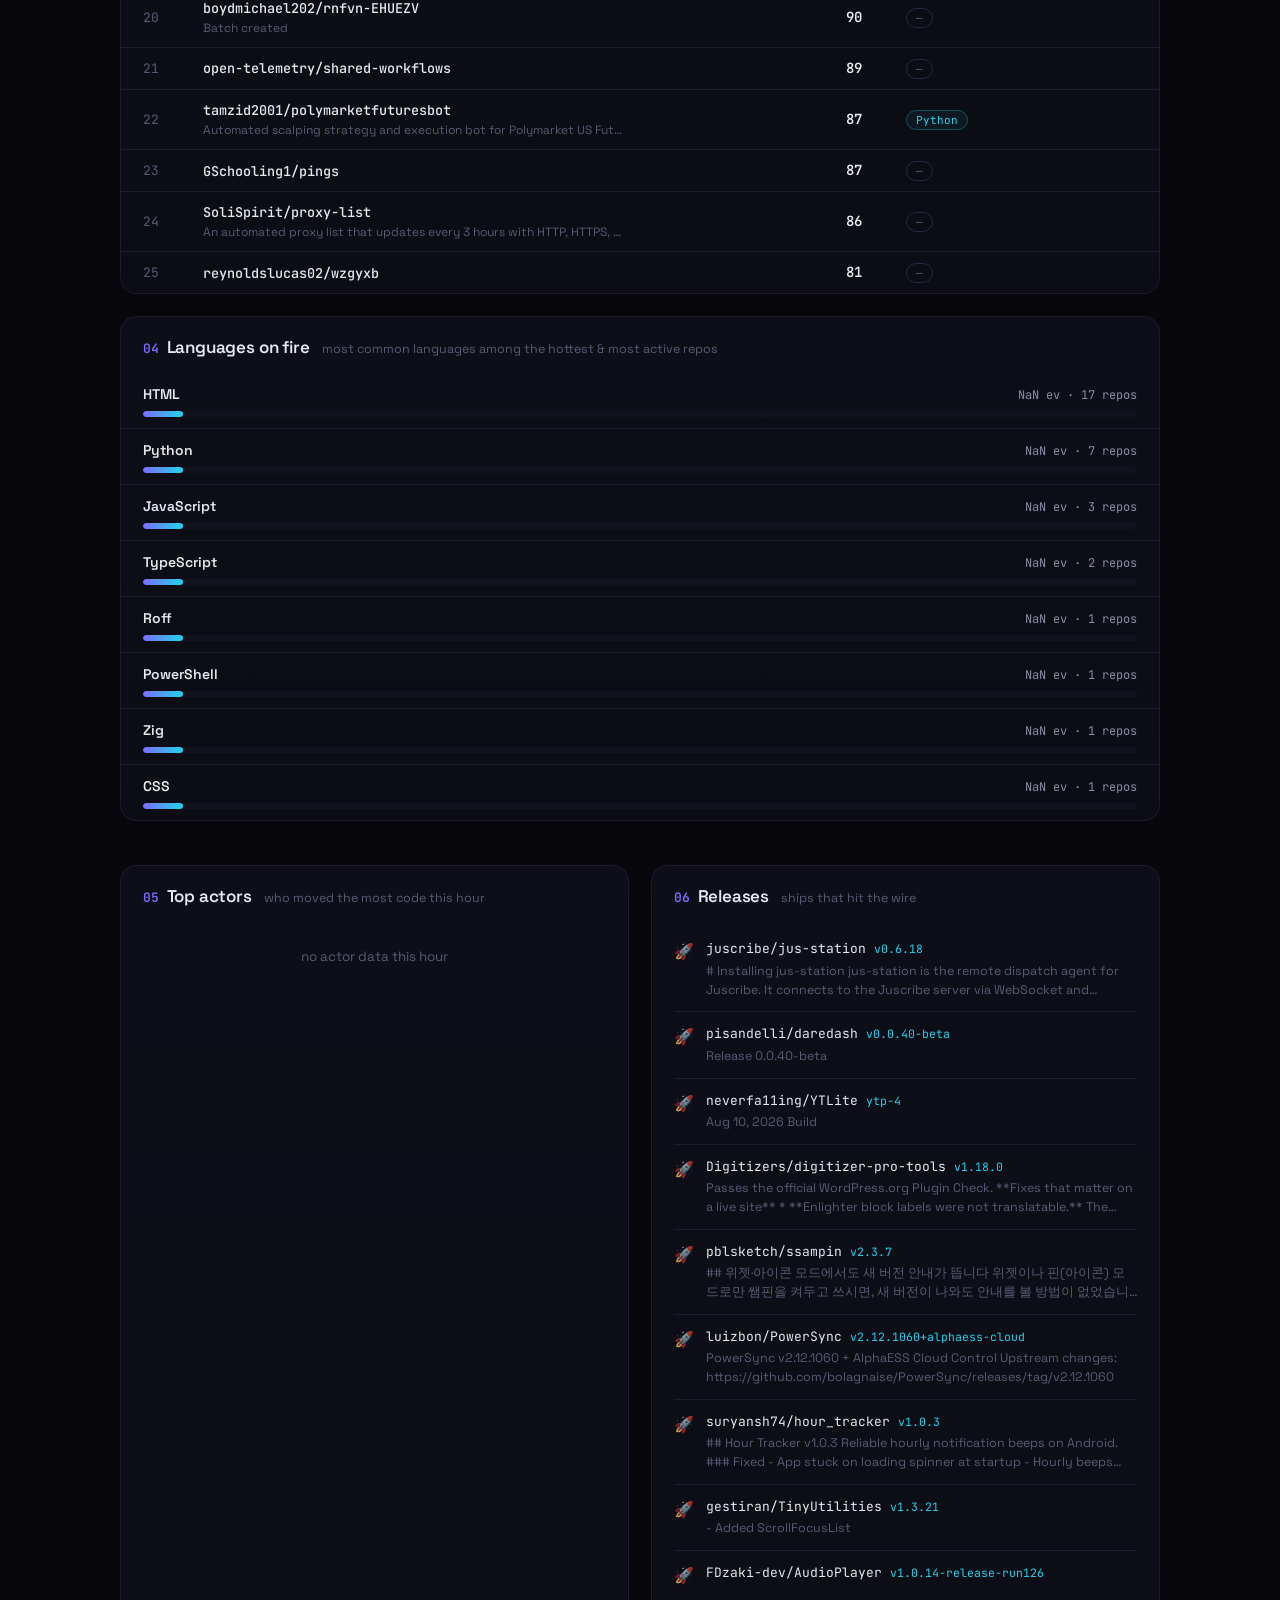
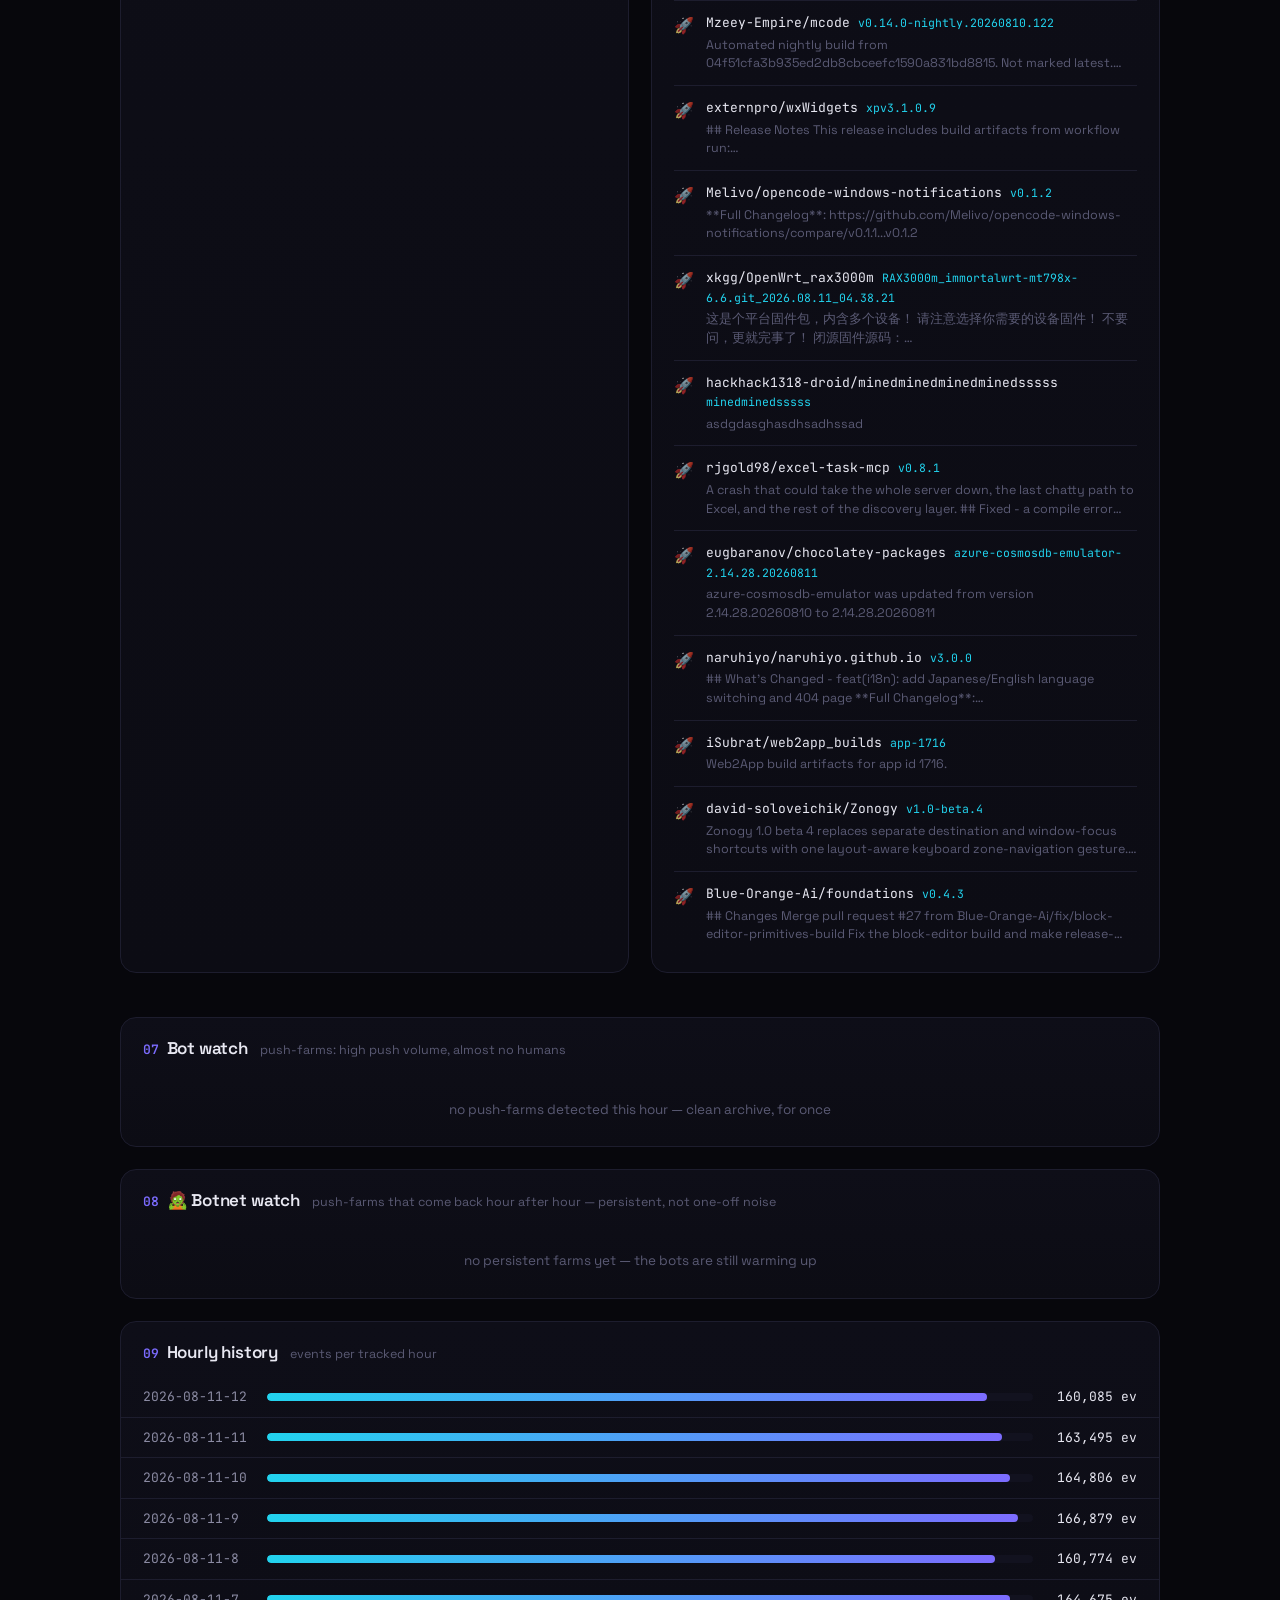
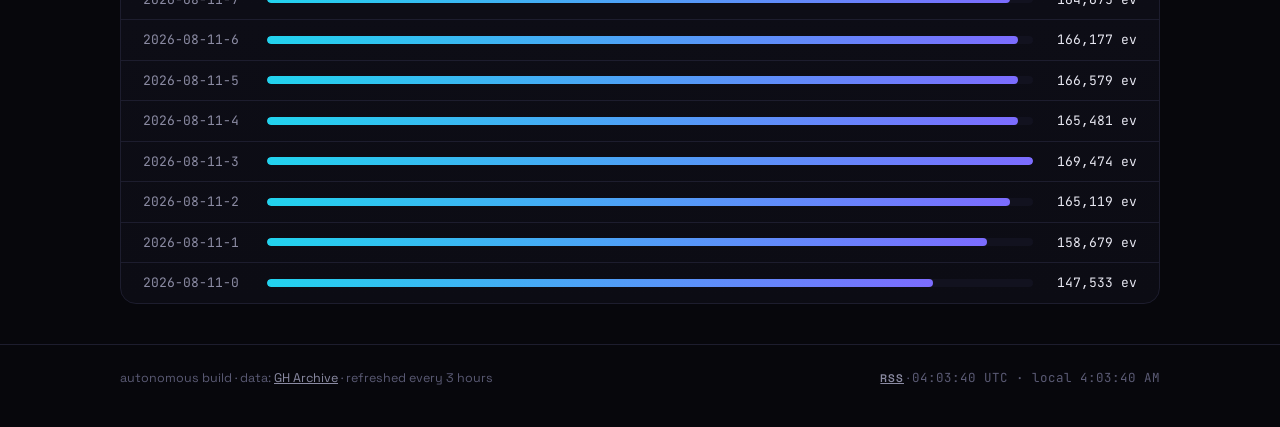
==== commit 6593c00d: "run 5: demote push-bots & CI-demo repos from heat (weighted human-signal guard, ≥25 pushes/≤2 actors" ====
--- a/site/index.html
+++ b/site/index.html
@@ -5,6 +5,13 @@
 <meta name="viewport" content="width=device-width, initial-scale=1.0">
 <title>GitHub Pulse — the internet's busiest hour on GitHub</title>
 <meta name="description" content="GitHub Pulse: a live radar of the fastest-growing repositories, most active projects, and languages on fire — computed fresh from the GH Archive every hour.">
+<meta property="og:type" content="website">
+<meta property="og:title" content="GitHub Pulse — the internet's busiest hour on GitHub">
+<meta property="og:description" content="Every hour we chew through the entire public GitHub event stream and rank the repos, languages and releases moving fastest right now. No curation, no bias — just the archive.">
+<meta property="og:url" content="https://github-pulse.surge.sh/">
+<meta name="twitter:card" content="summary_large_image">
+<meta name="twitter:title" content="GitHub Pulse — the internet's busiest hour on GitHub">
+<meta name="twitter:description" content="Live radar of the hottest repos, languages and releases on GitHub — plus bot farms, updated hourly.">
 <link rel="icon" href="data:image/svg+xml,<svg xmlns='http://www.w3.org/2000/svg' viewBox='0 0 100 100'><text y='.9em' font-size='90'>📡</text></svg>">
 <link rel="preconnect" href="https://fonts.googleapis.com">
 <link rel="preconnect" href="https://fonts.gstatic.com" crossorigin>
@@ -41,7 +48,7 @@
   <section class="panel" id="panel-gainers">
     <div class="panel-head">
       <h2><span class="h-num">01</span> Hottest repos</h2>
-      <span class="panel-sub">activity heat: stars×8 · forks×5 · PRs×5 · issues×3 · releases×15 · pushes (capped) · actors×3</span>
+      <span class="panel-sub">activity heat: stars×8 · forks×5 · PRs×5 · issues×3 · releases×15 · pushes (capped) · actors×3 · push-bots &amp; CI demos demoted</span>
     </div>
     <div class="table-wrap" id="gainers-body"><div class="empty">loading…</div></div>
   </section>
@@ -96,9 +103,17 @@
     <div class="table-wrap" id="bots-body"><div class="empty">loading…</div></div>
   </section>
 
+  <section class="panel" id="panel-botnets">
+    <div class="panel-head">
+      <h2><span class="h-num">08</span> 🧟 Botnet watch</h2>
+      <span class="panel-sub">push-farms that come back hour after hour — persistent, not one-off noise</span>
+    </div>
+    <div class="table-wrap" id="botnets-body"><div class="empty">loading…</div></div>
+  </section>
+
   <section class="panel" id="panel-history">
     <div class="panel-head">
-      <h2><span class="h-num">08</span> Hourly history</h2>
+      <h2><span class="h-num">09</span> Hourly history</h2>
       <span class="panel-sub">events per tracked hour</span>
     </div>
     <div id="history-body"><div class="empty">no history yet — this is the first sweep</div></div>
--- a/site/styles.css
+++ b/site/styles.css
@@ -168,6 +168,20 @@
 .trend.new { color: #fbbf24; background: rgba(251,191,36,0.1); border: 1px solid rgba(251,191,36,0.35); }
 .trend.same { color: var(--faint); background: transparent; border: 1px solid var(--border2); }
 
+/* bot/demo flags + persistence tag */
+.flag {
+  font-family: var(--mono); font-size: 10px; font-weight: 600;
+  border-radius: 6px; padding: 1px 6px; margin-left: 6px;
+  white-space: nowrap; vertical-align: 1px;
+}
+.flag-bot { color: #f87171; background: rgba(248,113,113,0.1); border: 1px solid rgba(248,113,113,0.4); }
+.flag-demo { color: #c084fc; background: rgba(192,132,252,0.1); border: 1px solid rgba(192,132,252,0.4); }
+.persist {
+  font-family: var(--mono); font-size: 10px; color: #fbbf24;
+  border: 1px solid rgba(251,191,36,0.4); background: rgba(251,191,36,0.08);
+  border-radius: 6px; padding: 1px 6px; margin-left: 8px; white-space: nowrap;
+}
+
 /* language bars */
 .lang-row { padding: 11px 22px; border-bottom: 1px solid var(--border); }
 .lang-row:last-child { border-bottom: none; }
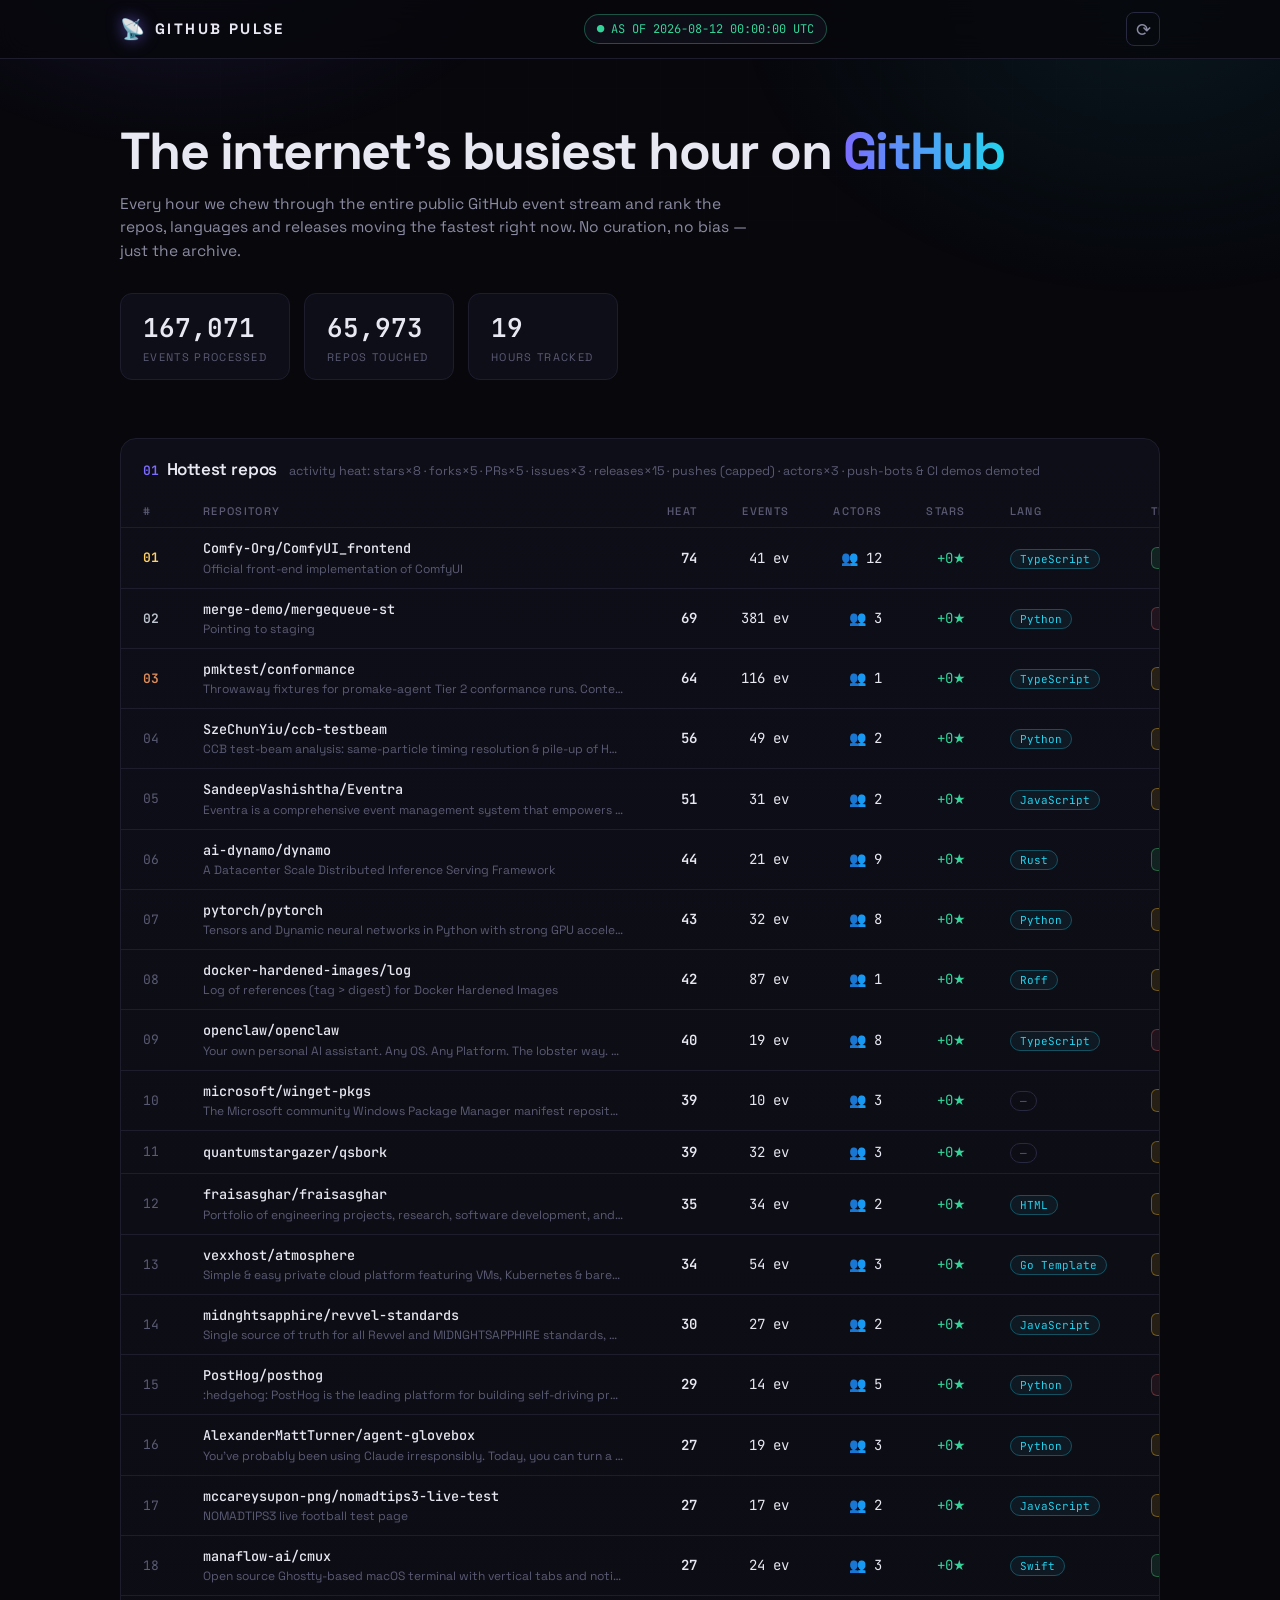
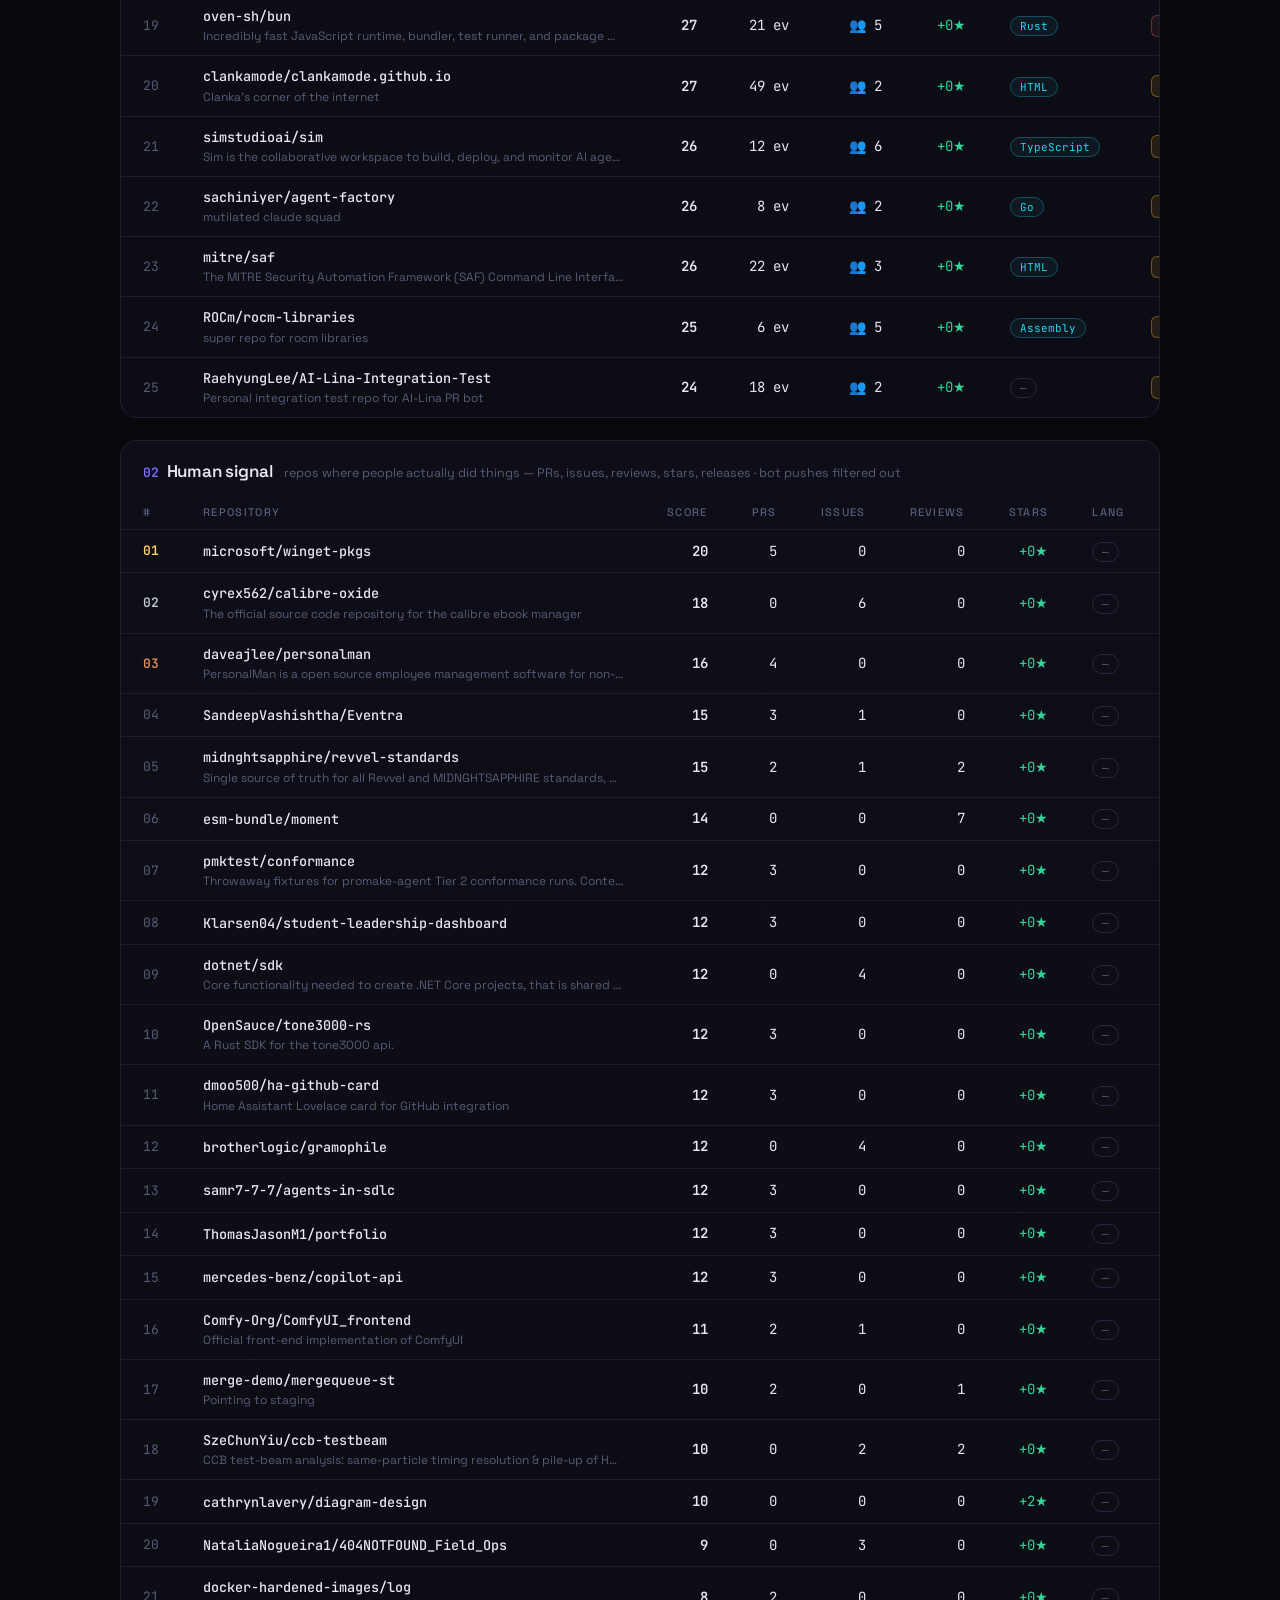
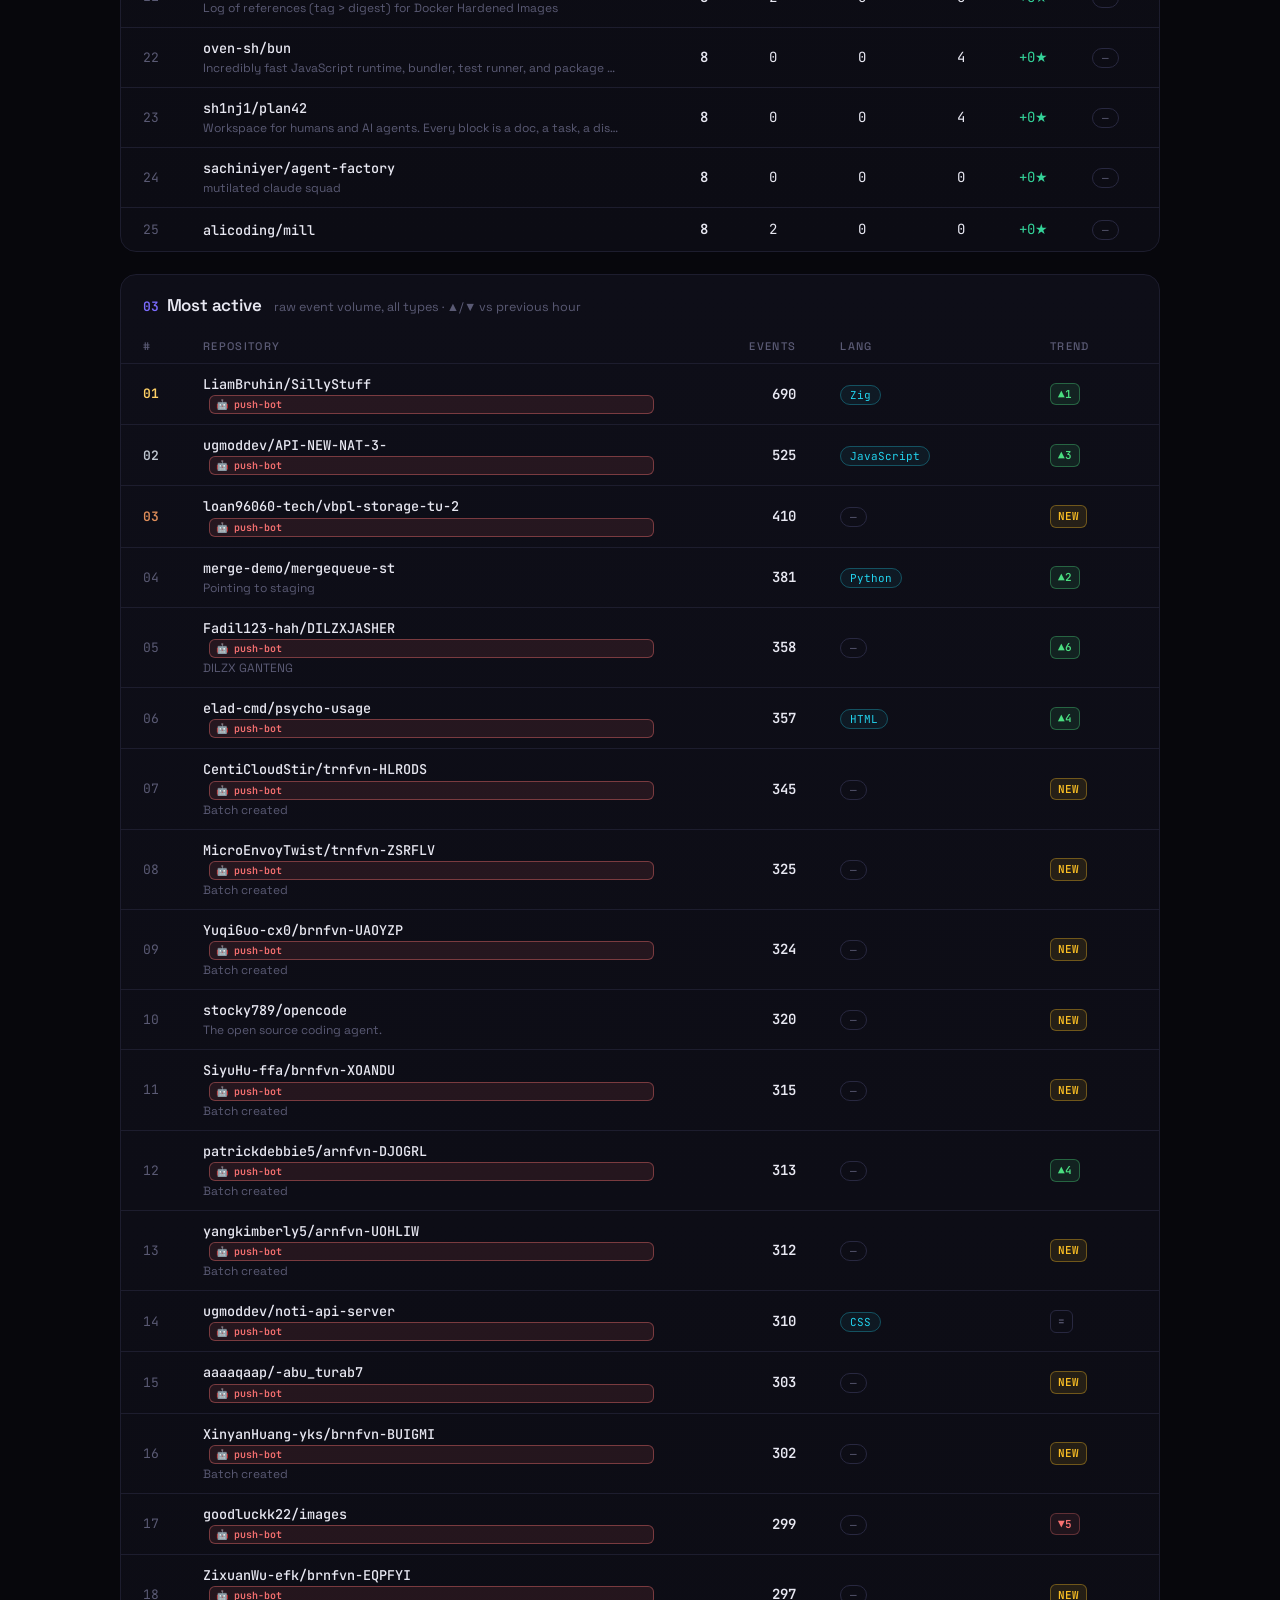
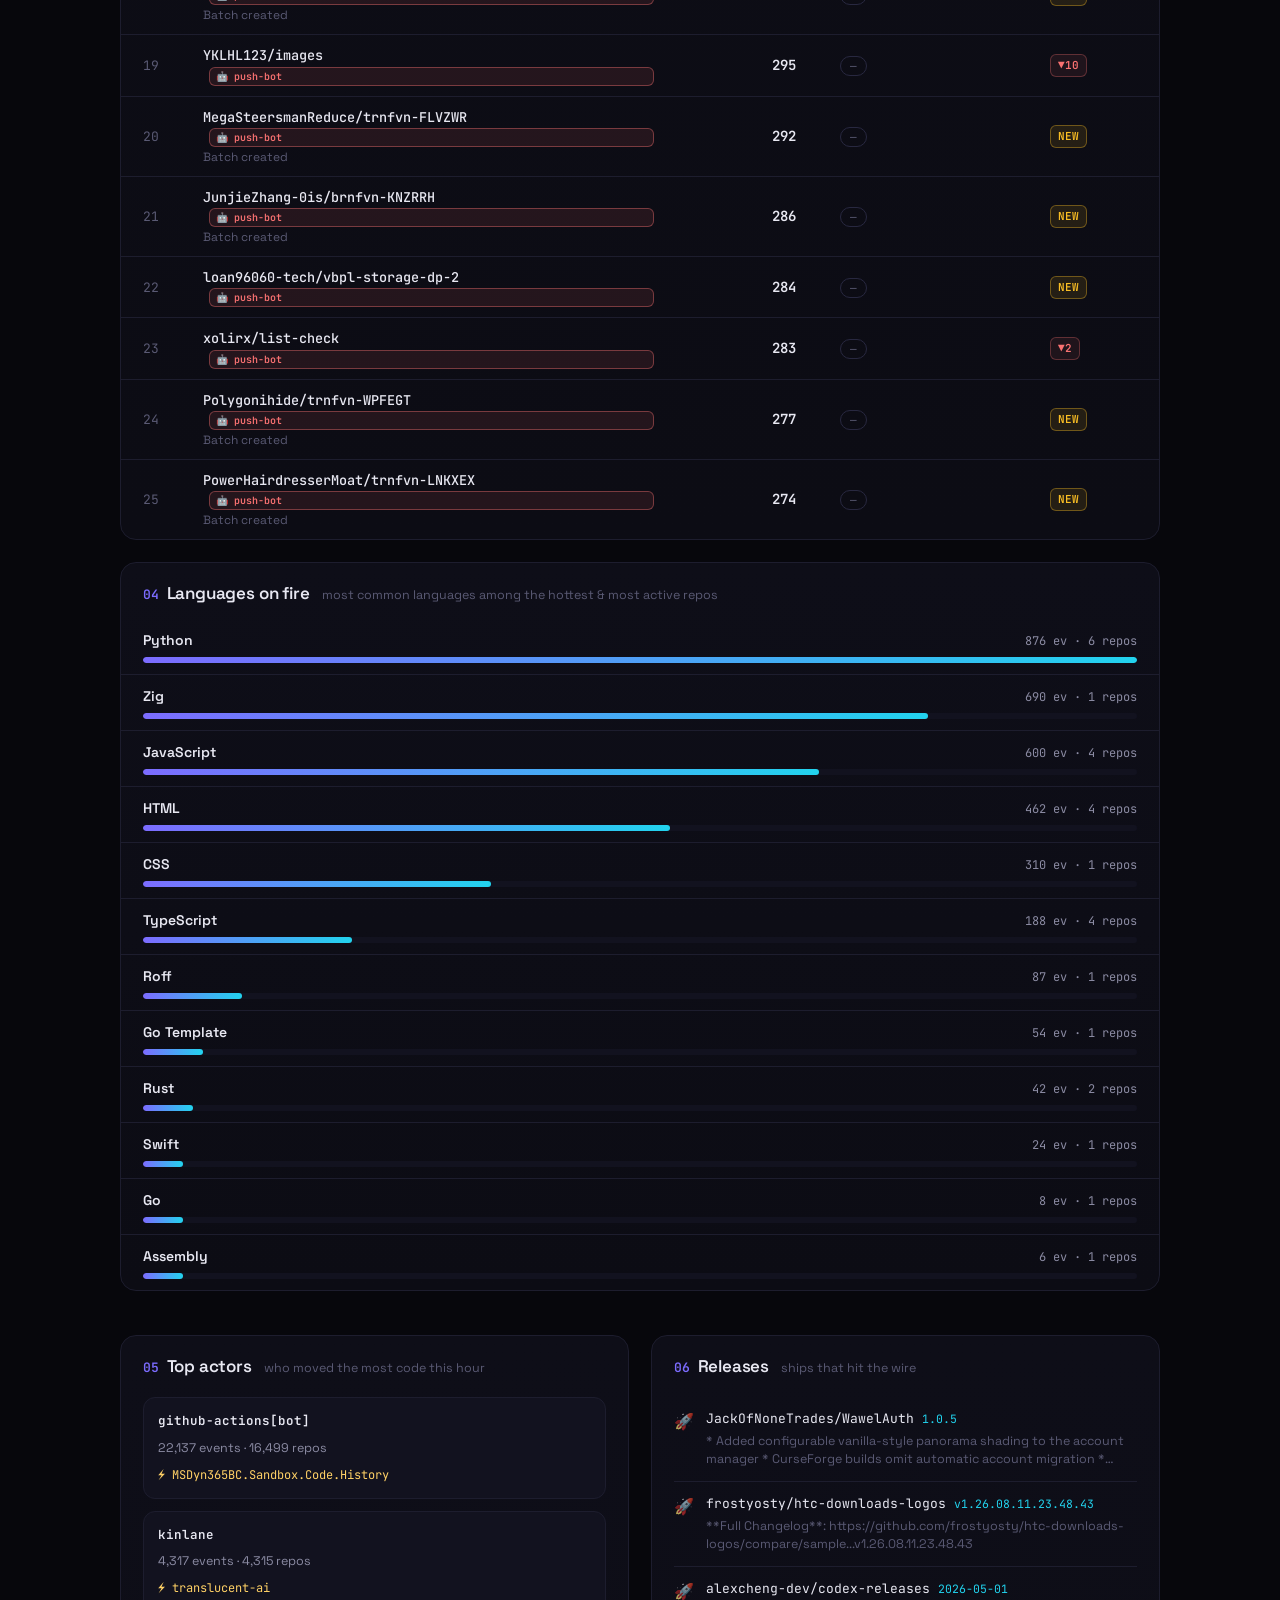
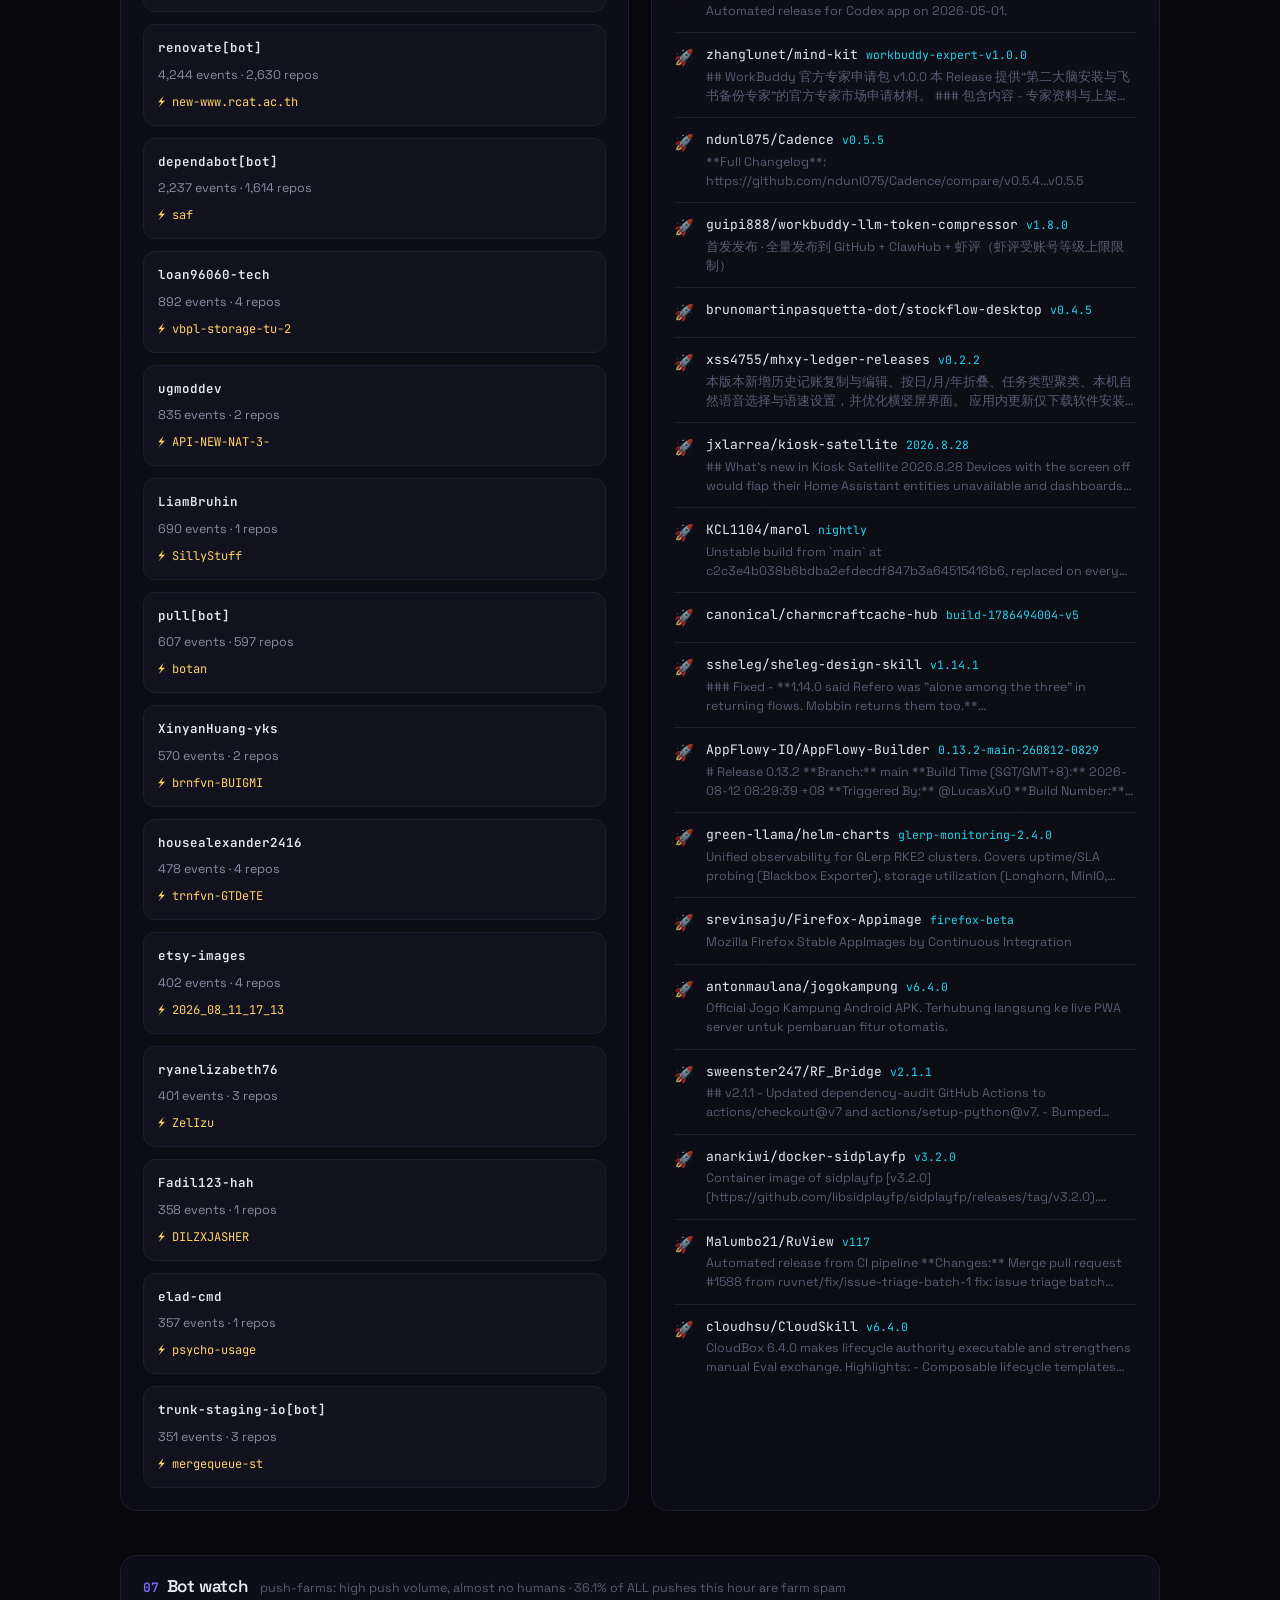
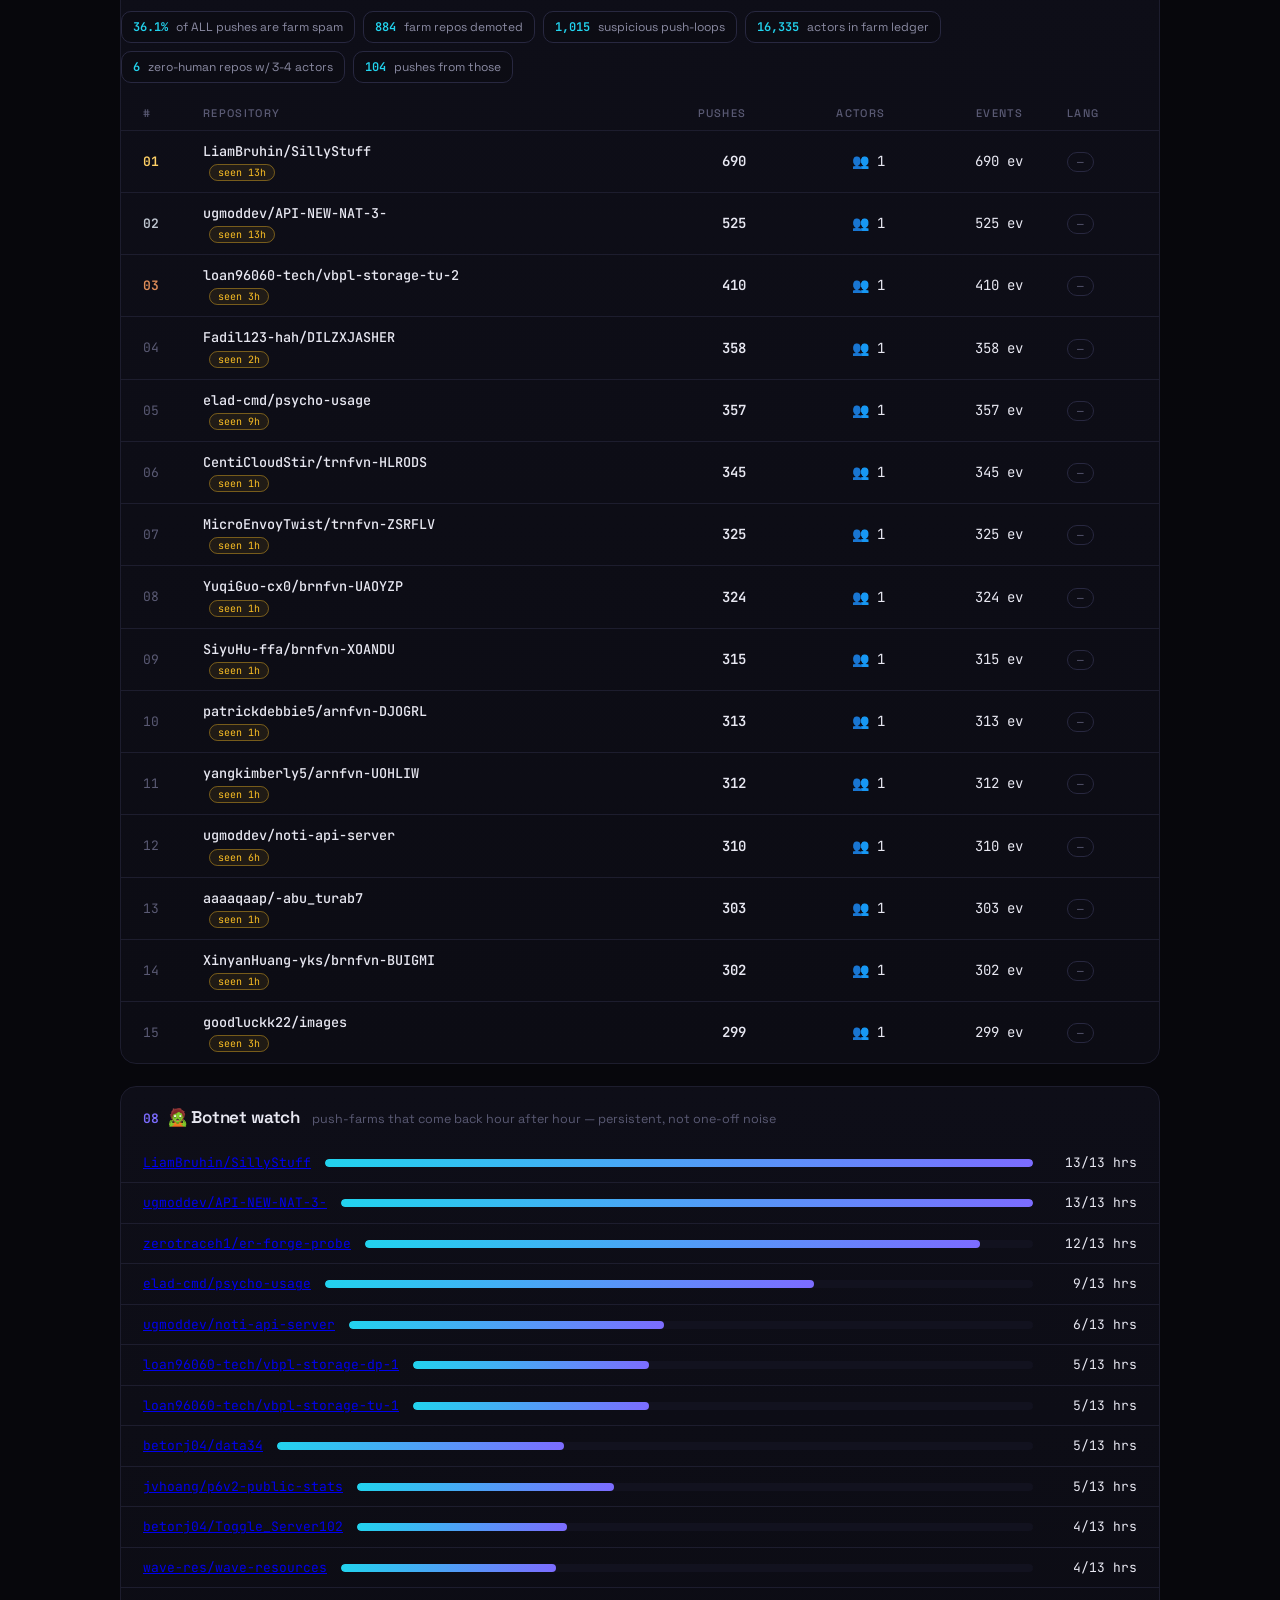
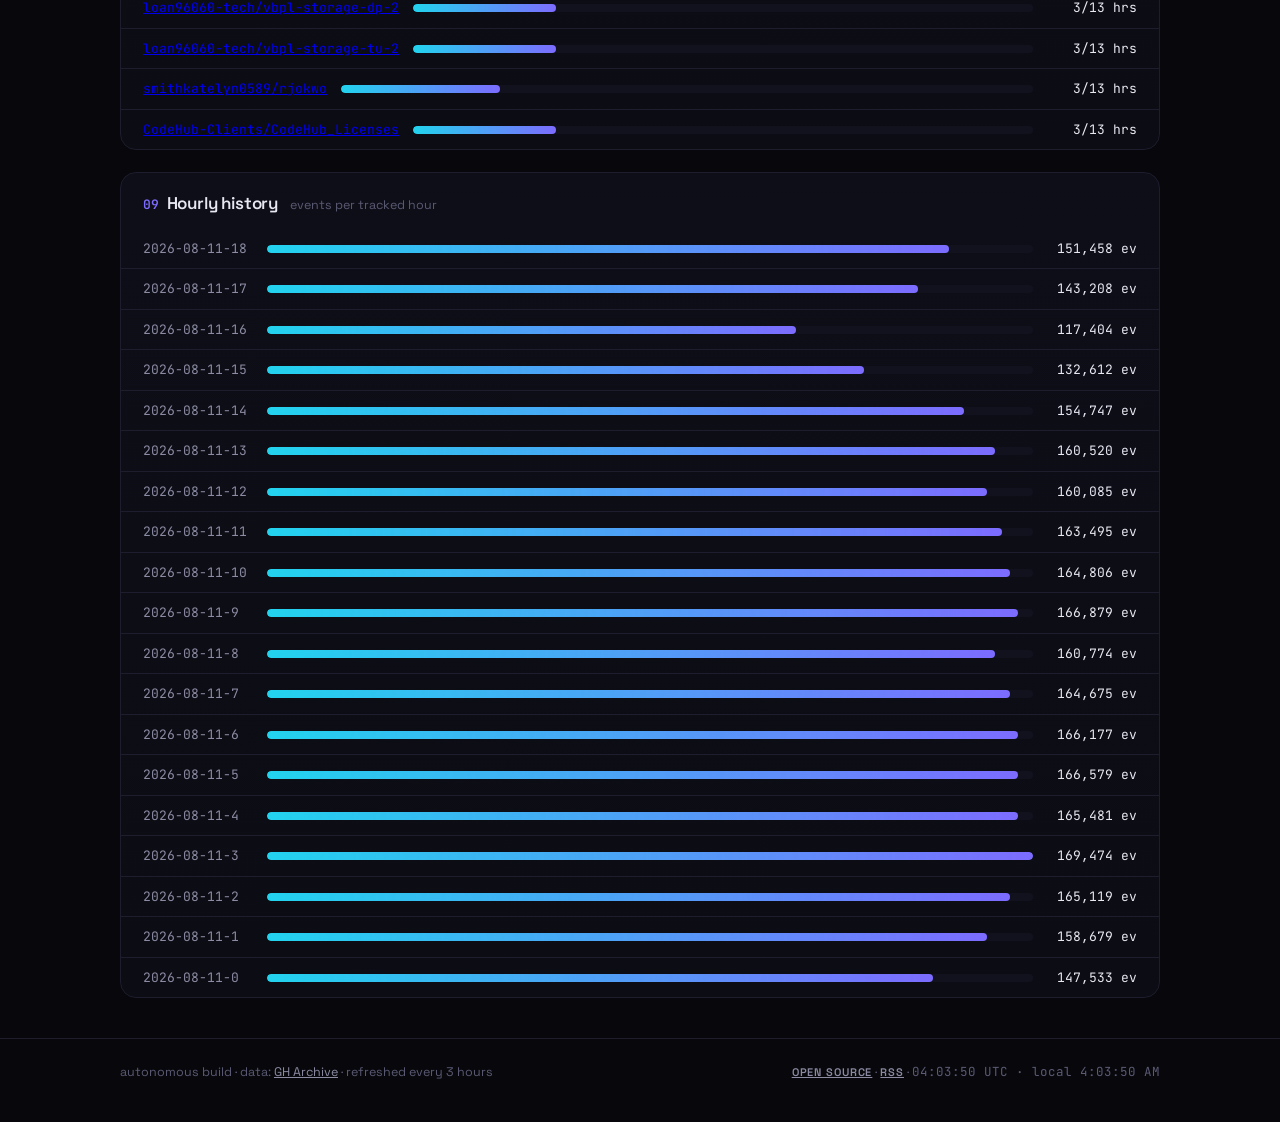
==== commit 6f740713: "run 8: gapless 25h history (backfilled 19-23), farm adaptation probe panel, ledger stats in UI, open" ====
--- a/site/index.html
+++ b/site/index.html
@@ -100,6 +100,7 @@
       <h2><span class="h-num">07</span> Bot watch</h2>
       <span class="panel-sub" id="bot-sub">push-farms: high push volume, almost no humans</span>
     </div>
+    <div class="bot-stats" id="bot-stats"></div>
     <div class="table-wrap" id="bots-body"><div class="empty">loading…</div></div>
   </section>
 
@@ -123,7 +124,7 @@
 <footer class="footer">
   <div class="wrap footer-inner">
     <span>autonomous build · data: <a href="https://www.gharchive.org/" target="_blank" rel="noopener">GH Archive</a> · refreshed every 3 hours</span>
-    <span class="footer-links"><a href="data/digest.xml" target="_blank" rel="noopener">rss</a> · <span class="mono" id="foot-clock">—</span></span>
+    <span class="footer-links"><a href="https://github.com/Atheistam/github-pulse" target="_blank" rel="noopener">open source</a> · <a href="data/digest.xml" target="_blank" rel="noopener">rss</a> · <span class="mono" id="foot-clock">—</span></span>
   </div>
 </footer>
 
--- a/site/styles.css
+++ b/site/styles.css
@@ -175,12 +175,21 @@
   white-space: nowrap; vertical-align: 1px;
 }
 .flag-bot { color: #f87171; background: rgba(248,113,113,0.1); border: 1px solid rgba(248,113,113,0.4); }
+.flag-loop { color: #fbbf24; background: rgba(251,191,36,0.1); border: 1px solid rgba(251,191,36,0.4); }
 .flag-demo { color: #c084fc; background: rgba(192,132,252,0.1); border: 1px solid rgba(192,132,252,0.4); }
 .persist {
   font-family: var(--mono); font-size: 10px; color: #fbbf24;
   border: 1px solid rgba(251,191,36,0.4); background: rgba(251,191,36,0.08);
-  border-radius: 6px; padding: 1px 6px; margin-left: 8px; white-space: nowrap;
-}
+  border-radius: 999px; padding: 1px 8px; margin-left: 6px; white-space: nowrap;
+}
+/* bot watch stat strip */
+.bot-stats { display: flex; flex-wrap: wrap; gap: 8px; margin: 0 0 14px; }
+.bot-stat {
+  font-size: 12px; color: var(--dim);
+  border: 1px solid var(--border2); border-radius: 10px;
+  background: var(--bg2); padding: 6px 11px; cursor: default;
+}
+.bot-stat b { color: var(--accent2); font-family: var(--mono); font-weight: 600; margin-right: 5px; }
 
 /* language bars */
 .lang-row { padding: 11px 22px; border-bottom: 1px solid var(--border); }
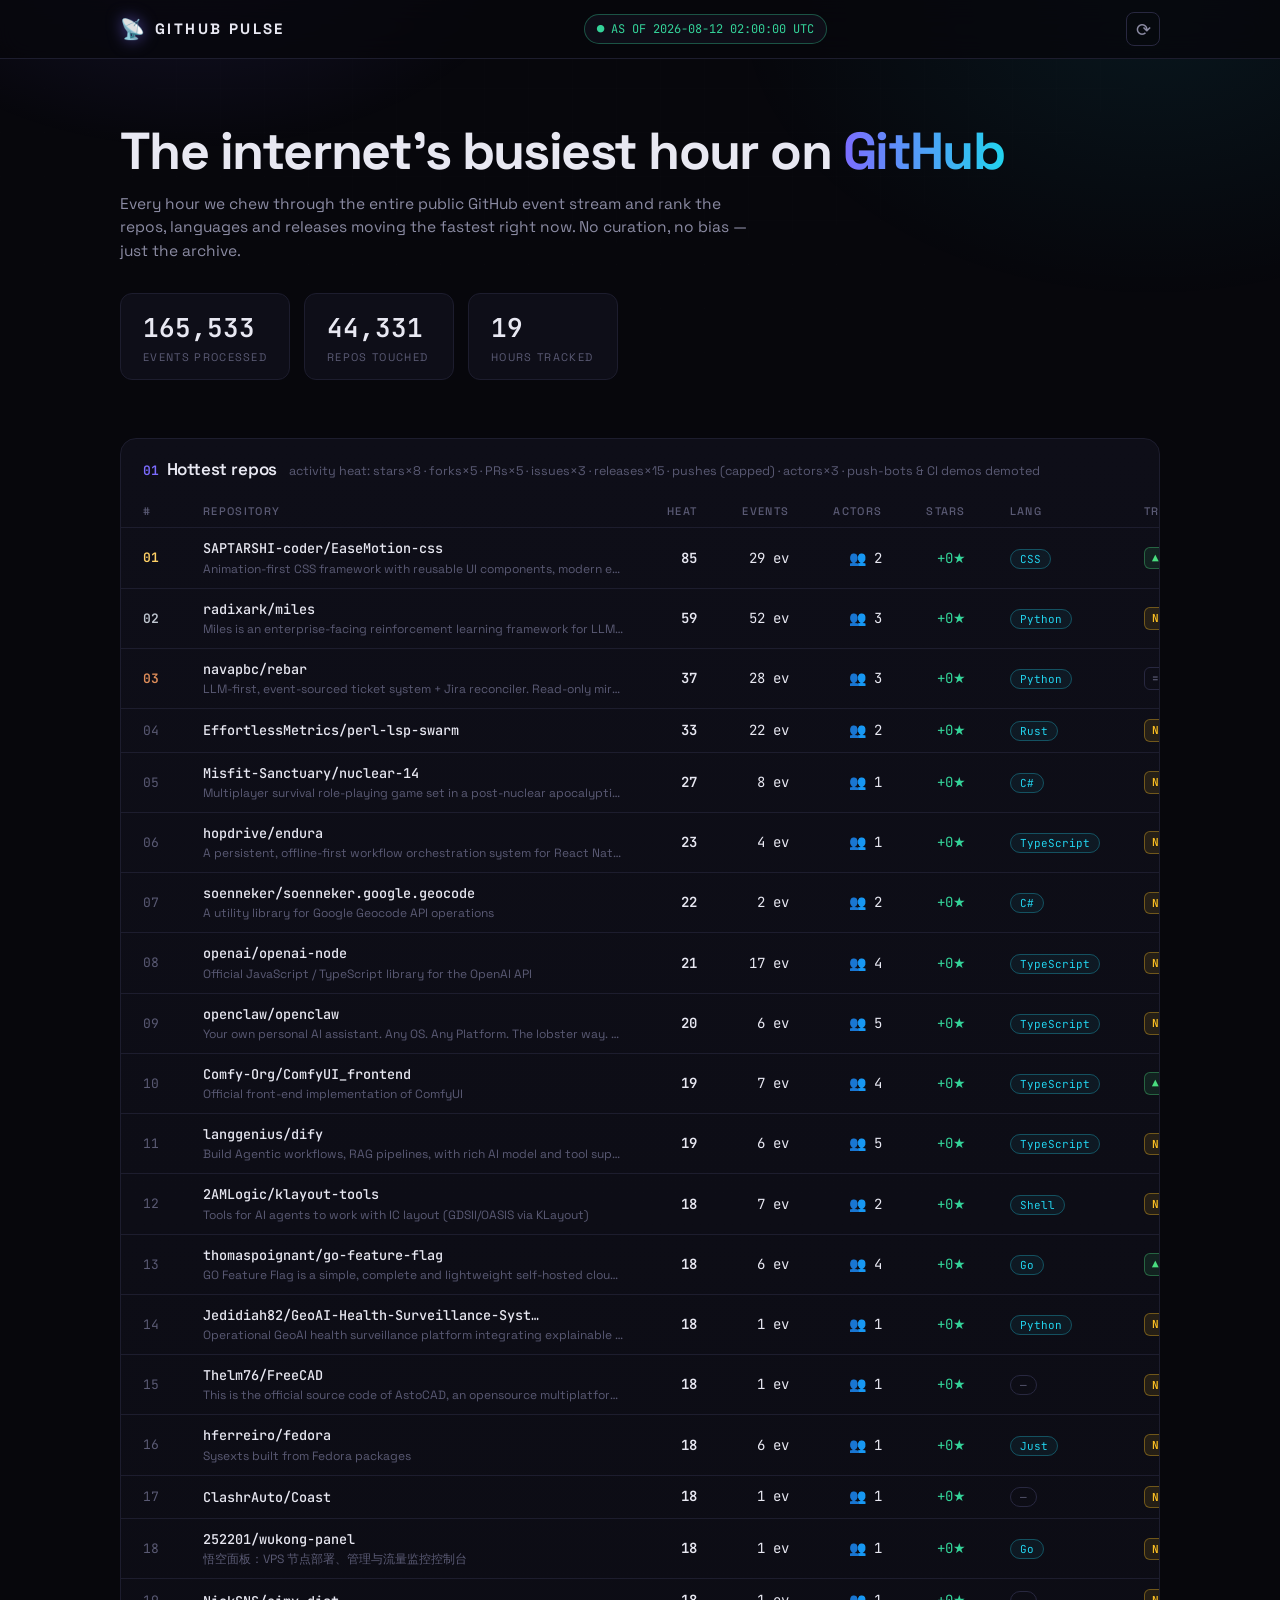
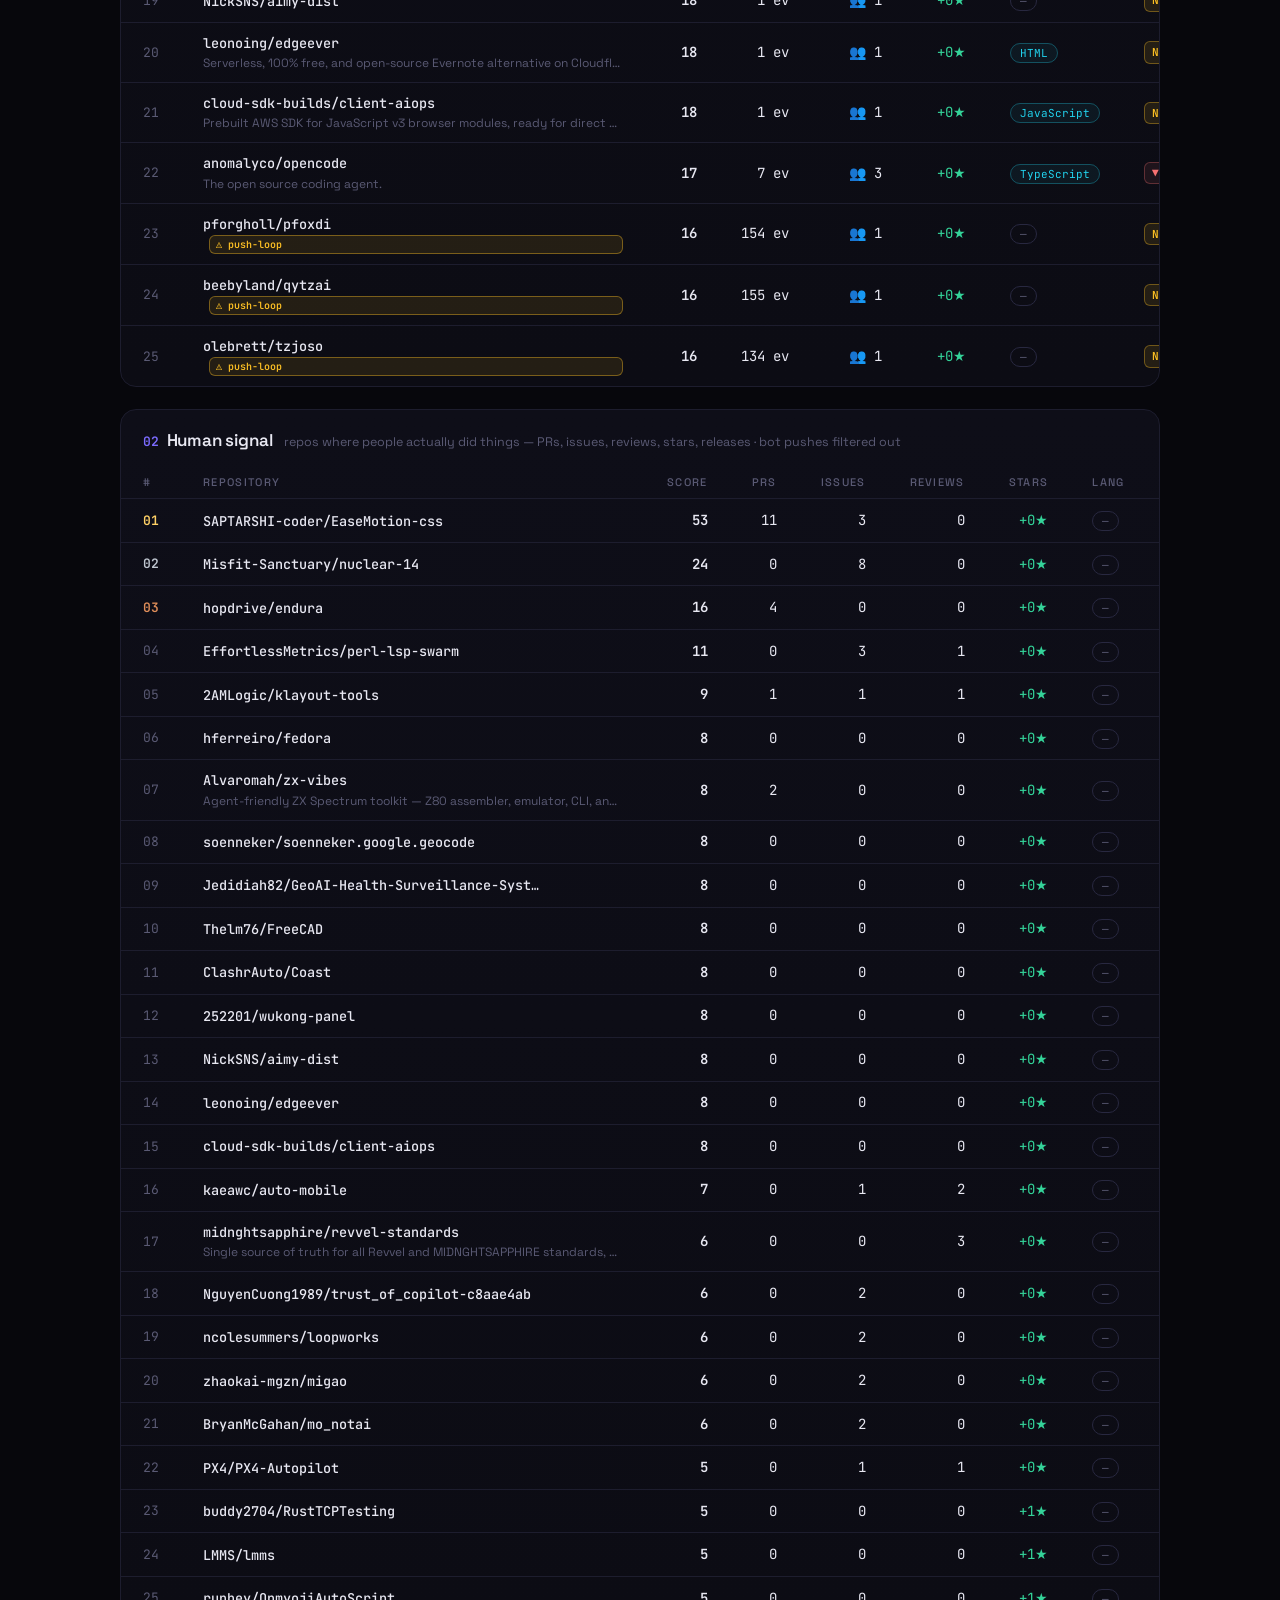
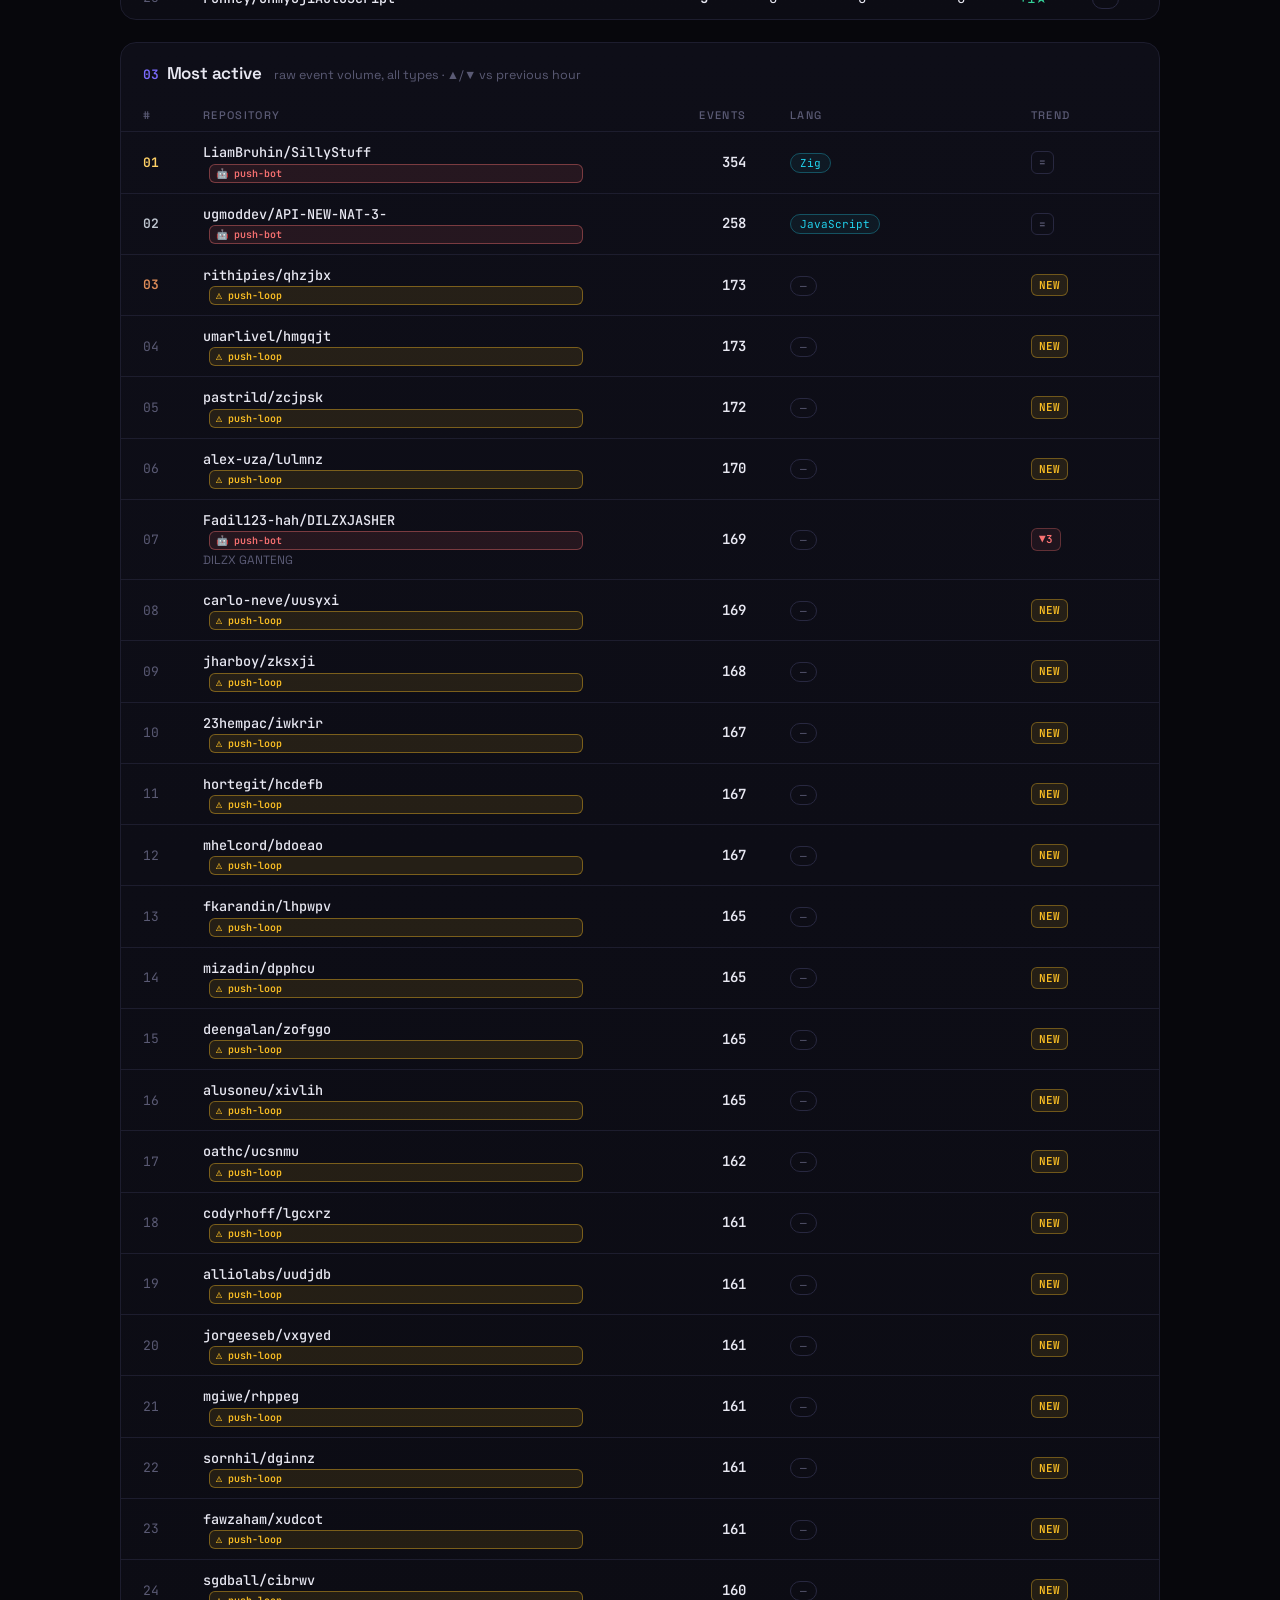
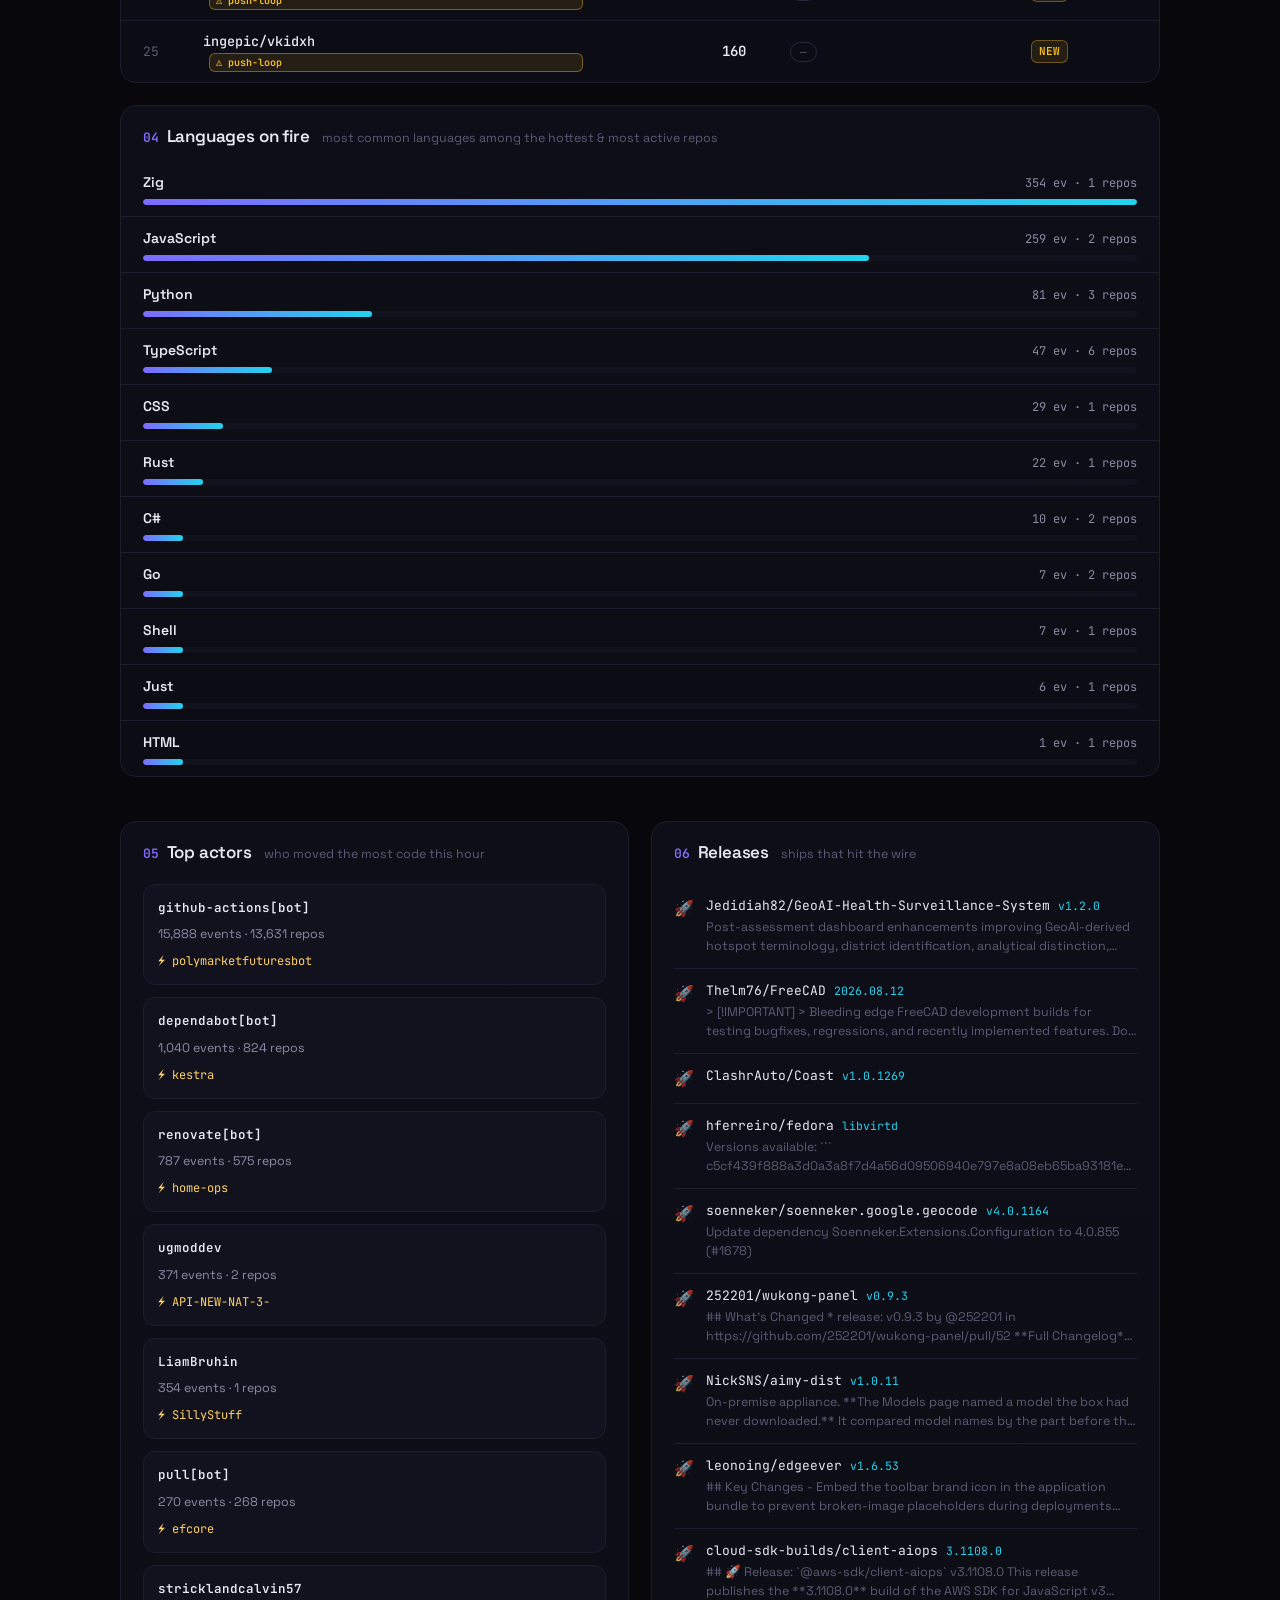
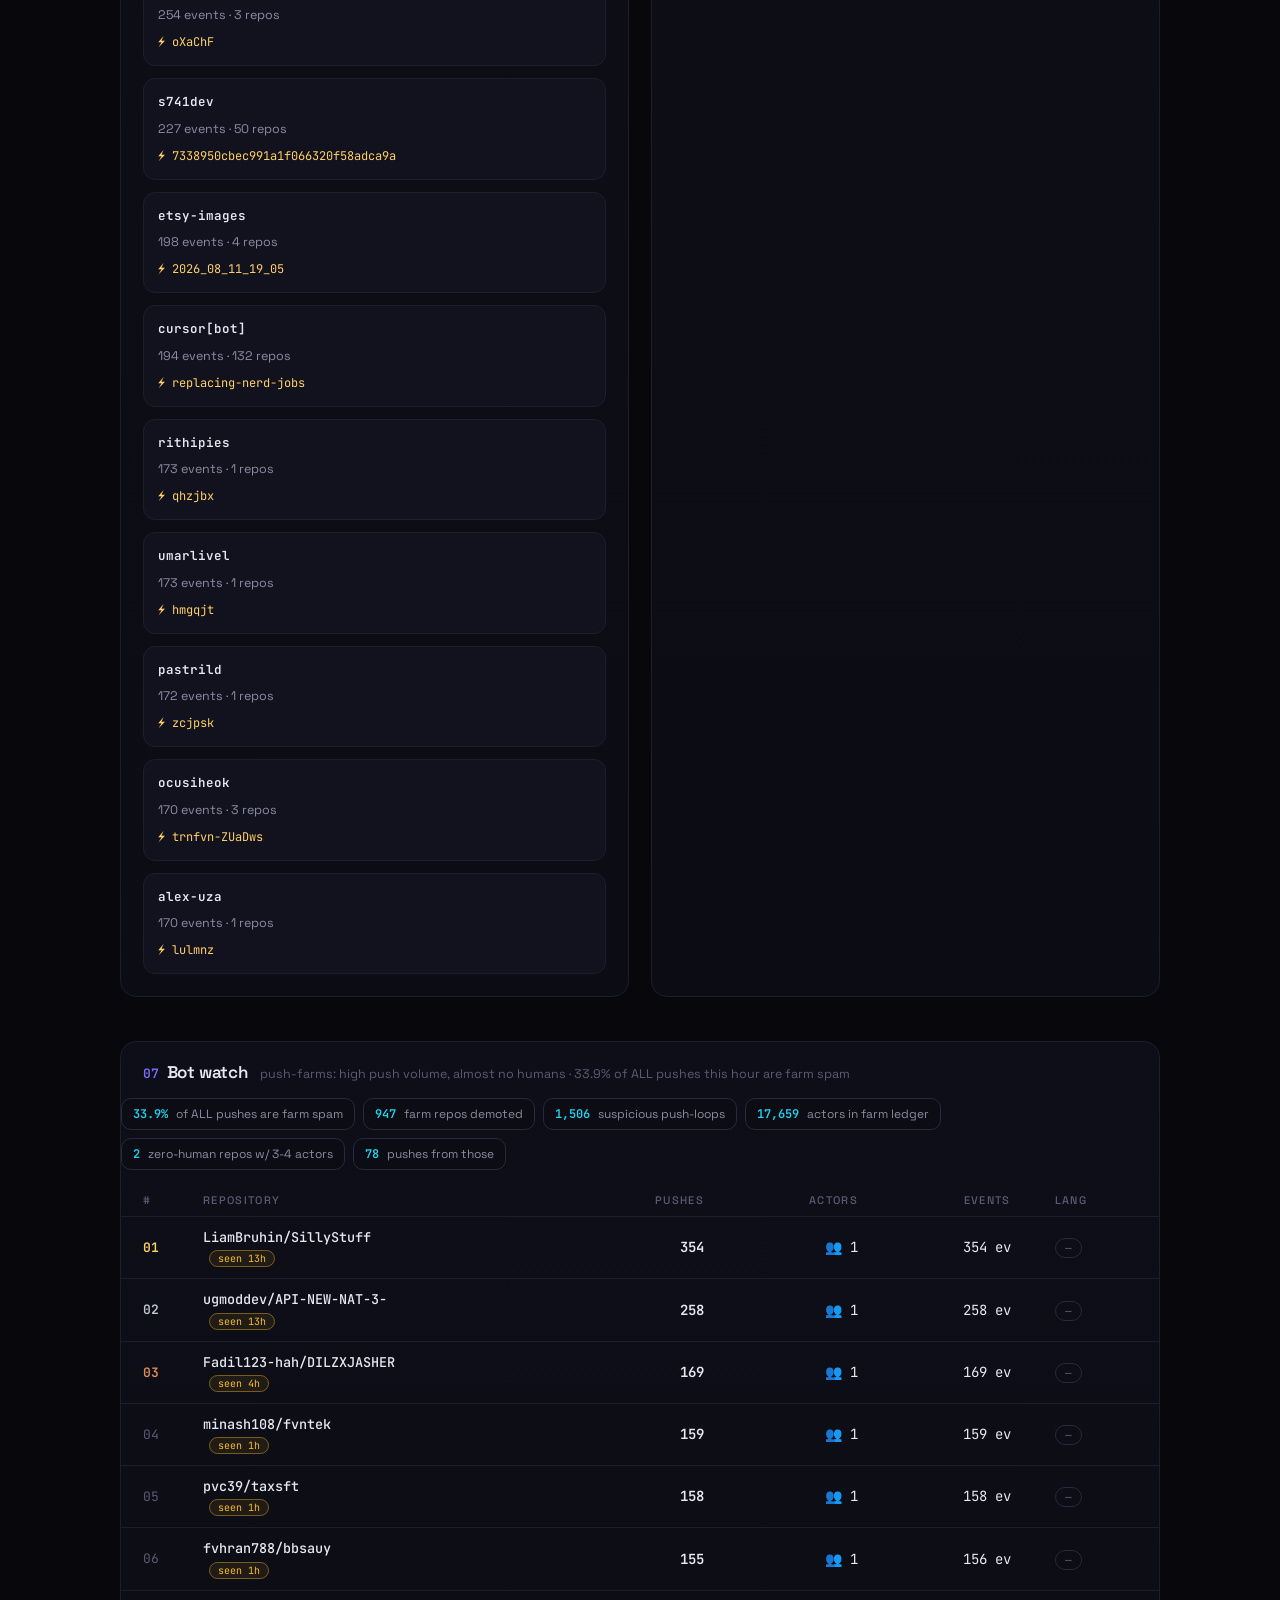
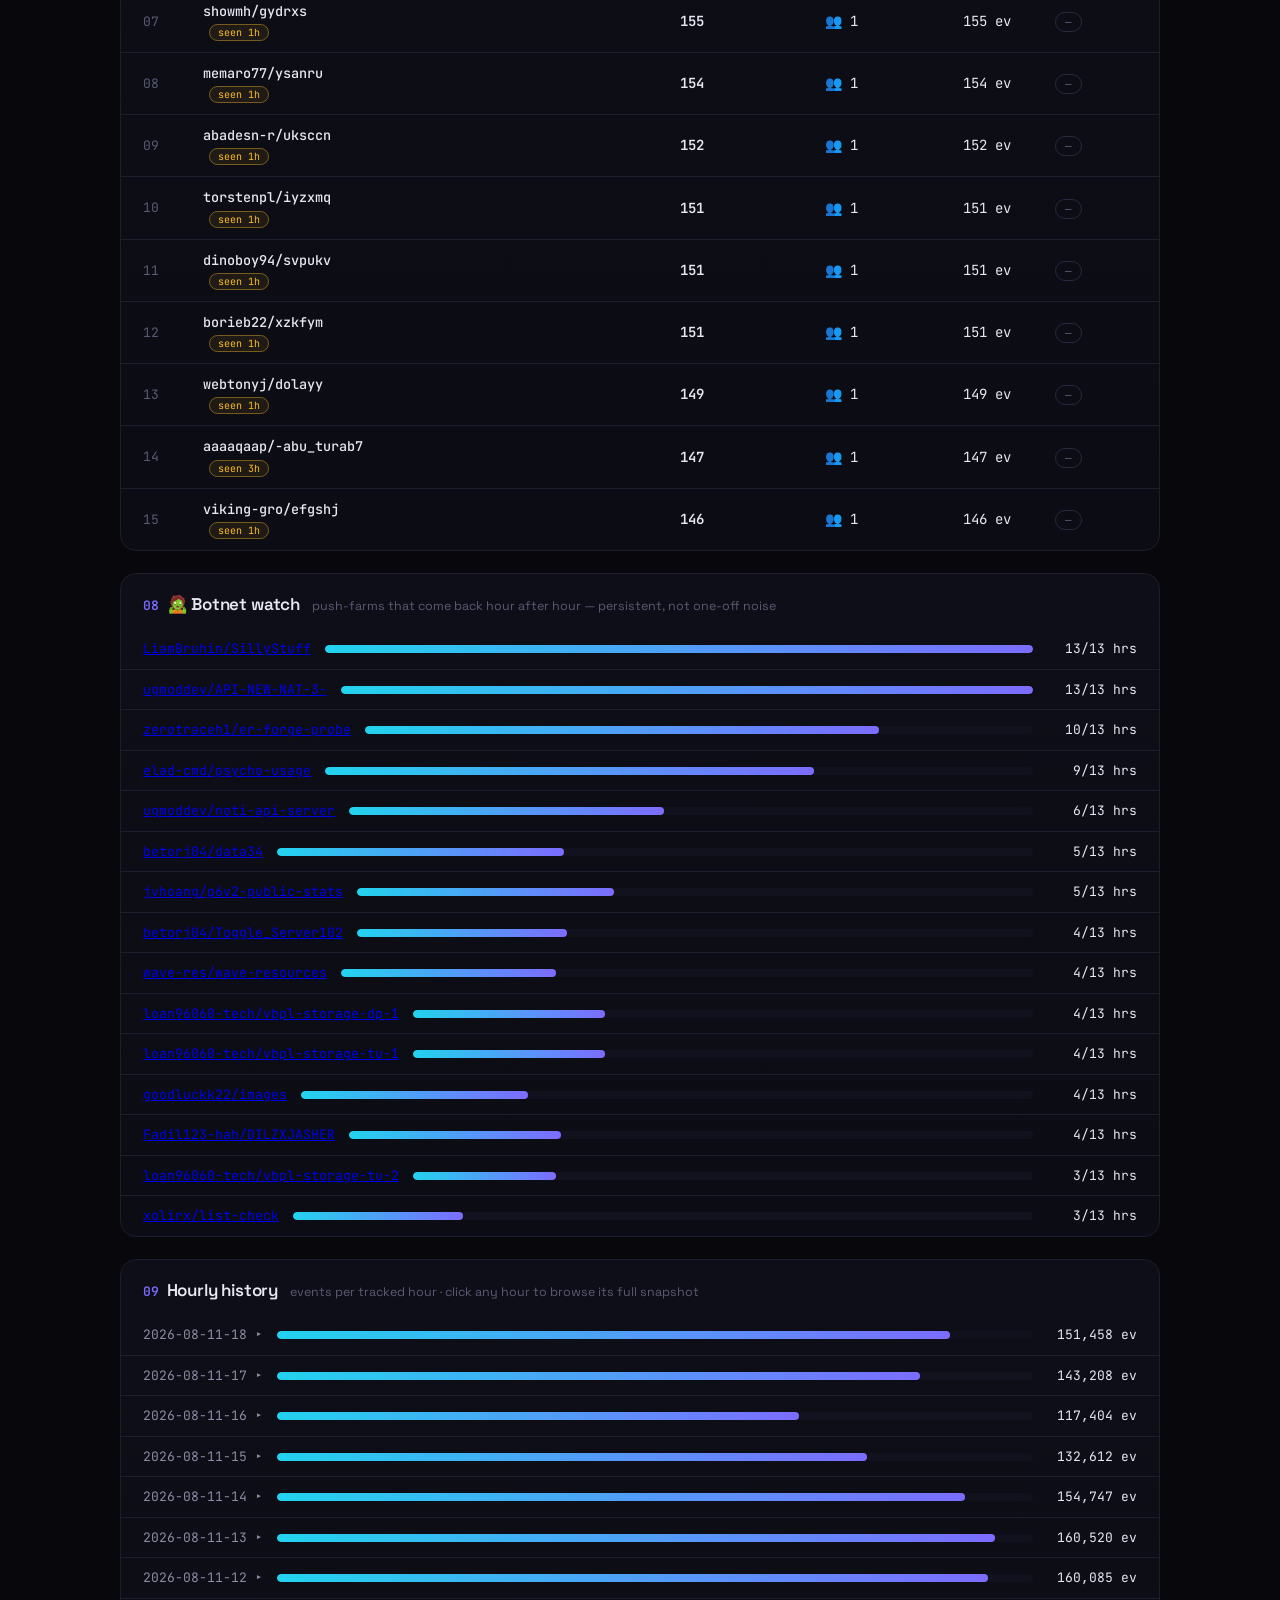
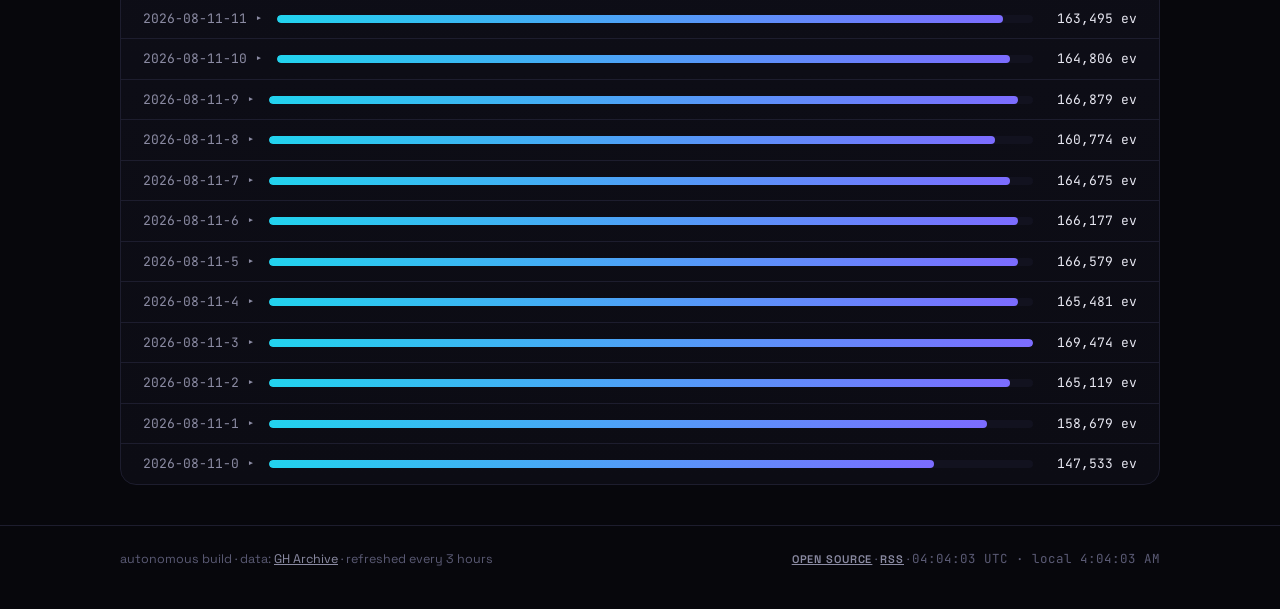
==== commit a79a82a4: "feat: archive browsing (?hour= deep links), smoke test, README updates" ====
--- a/site/index.html
+++ b/site/index.html
@@ -33,6 +33,10 @@
     <a class="refresh-btn" id="refresh-btn" href="#" title="refresh now">⟳</a>
   </div>
 </header>
+
+<div class="archive-banner" id="archive-banner" hidden>
+  <div class="wrap">📼 viewing archive hour <b id="archive-hour"></b> — a frozen snapshot of what GitHub looked like then. <a href="./">back to the live radar →</a></div>
+</div>
 
 <main class="wrap">
   <section class="hero">
@@ -115,7 +119,7 @@
   <section class="panel" id="panel-history">
     <div class="panel-head">
       <h2><span class="h-num">09</span> Hourly history</h2>
-      <span class="panel-sub">events per tracked hour</span>
+      <span class="panel-sub">events per tracked hour · click any hour to browse its full snapshot</span>
     </div>
     <div id="history-body"><div class="empty">no history yet — this is the first sweep</div></div>
   </section>
--- a/site/styles.css
+++ b/site/styles.css
@@ -80,6 +80,17 @@
 }
 .refresh-btn:hover { color: var(--text); border-color: var(--accent); transform: rotate(90deg); }
 
+/* archive banner */
+.archive-banner {
+  background: linear-gradient(90deg, rgba(124,108,255,0.16), rgba(52,211,153,0.10));
+  border-bottom: 1px solid rgba(124,108,255,0.35);
+  padding: 9px 0; font-size: 13px; color: var(--text);
+}
+.archive-banner .wrap { display: flex; align-items: center; gap: 8px; flex-wrap: wrap; }
+.archive-banner b { color: var(--accent2); font-family: var(--mono); }
+.archive-banner a { color: var(--green); text-decoration: none; margin-left: auto; font-weight: 600; }
+.archive-banner a:hover { text-decoration: underline; }
+
 /* hero */
 .hero { padding: 64px 0 36px; }
 .hero h1 {
@@ -239,6 +250,8 @@
 }
 .hist-row:last-child { border-bottom: none; }
 .hist-hour { font-family: var(--mono); color: var(--dim); min-width: 110px; }
+.hist-link { color: var(--dim); text-decoration: none; transition: color 0.15s; }
+.hist-link:hover { color: var(--accent2); text-decoration: underline; }
 .hist-bar { flex: 1; height: 8px; background: var(--panel2); border-radius: 999px; overflow: hidden; }
 .hist-fill { height: 100%; background: linear-gradient(90deg, var(--accent2), var(--accent)); border-radius: 999px; }
 .hist-count { font-family: var(--mono); color: var(--text); min-width: 90px; text-align: right; }
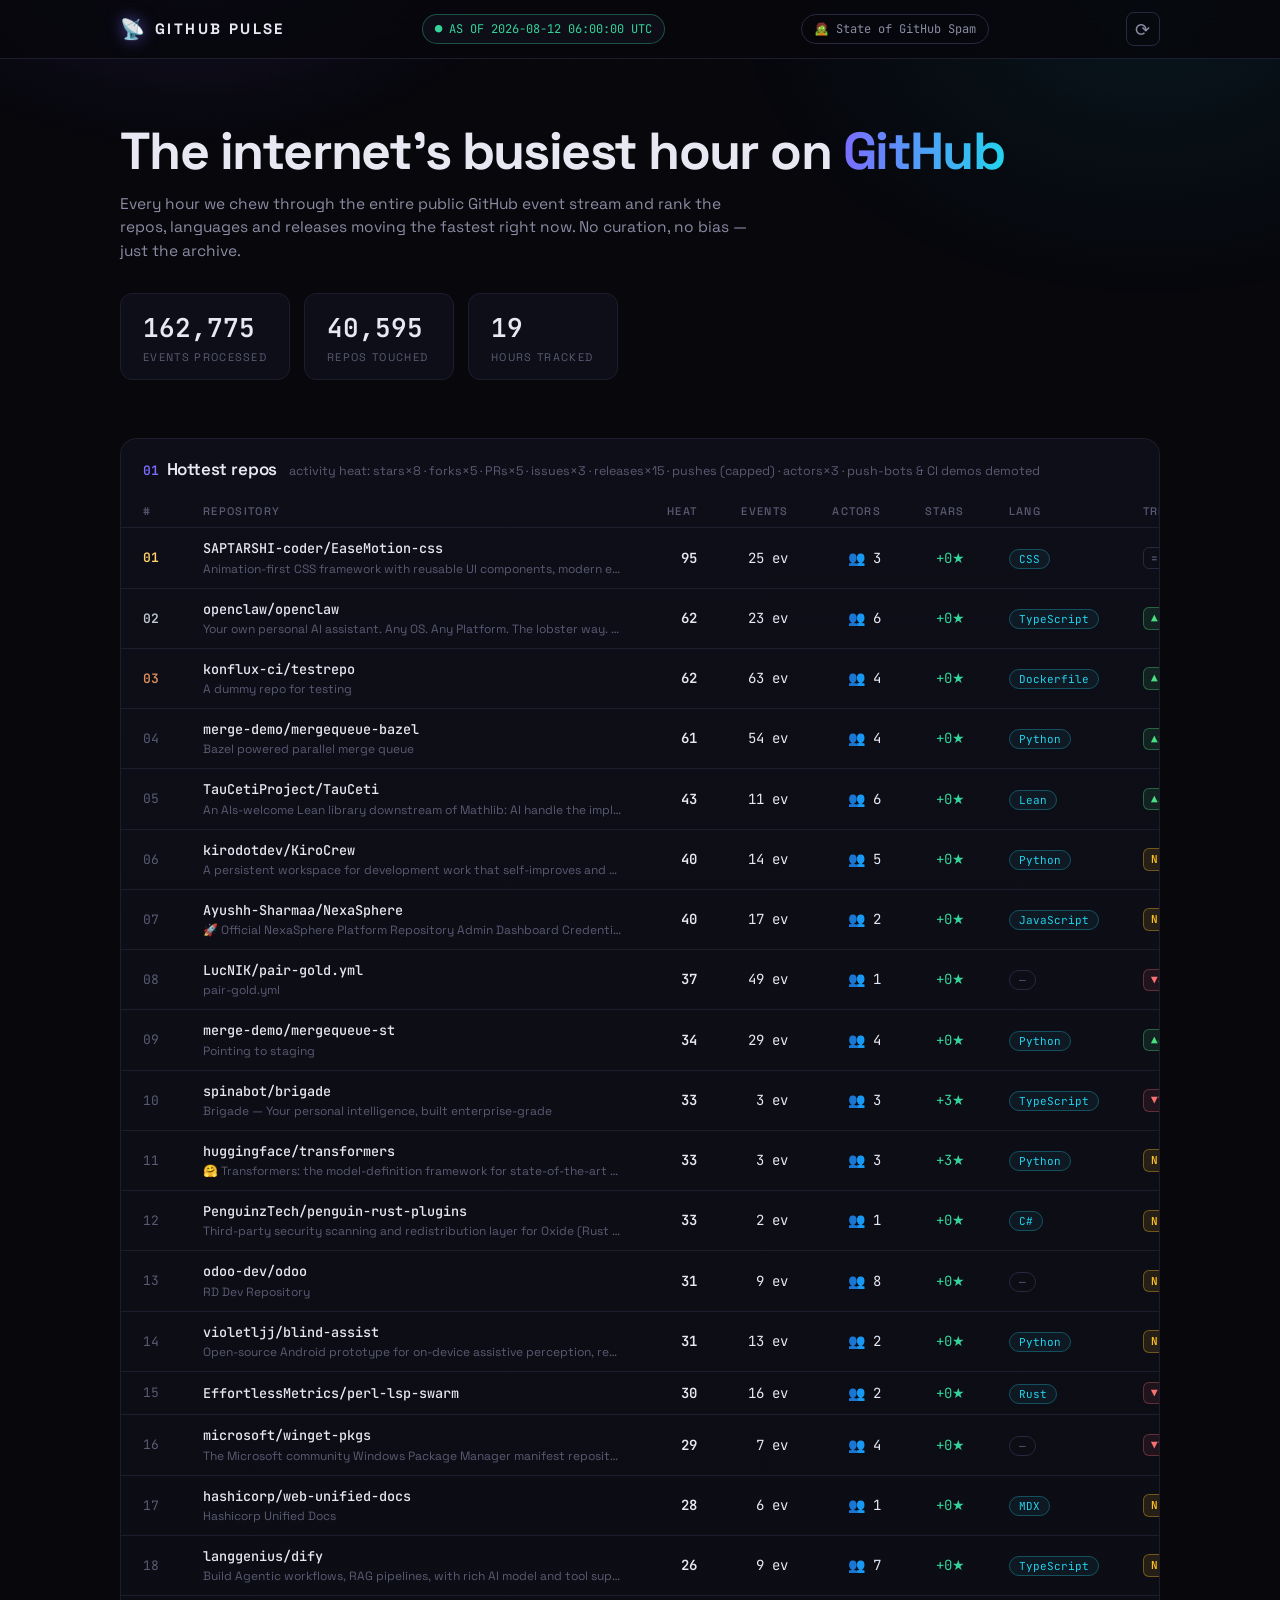
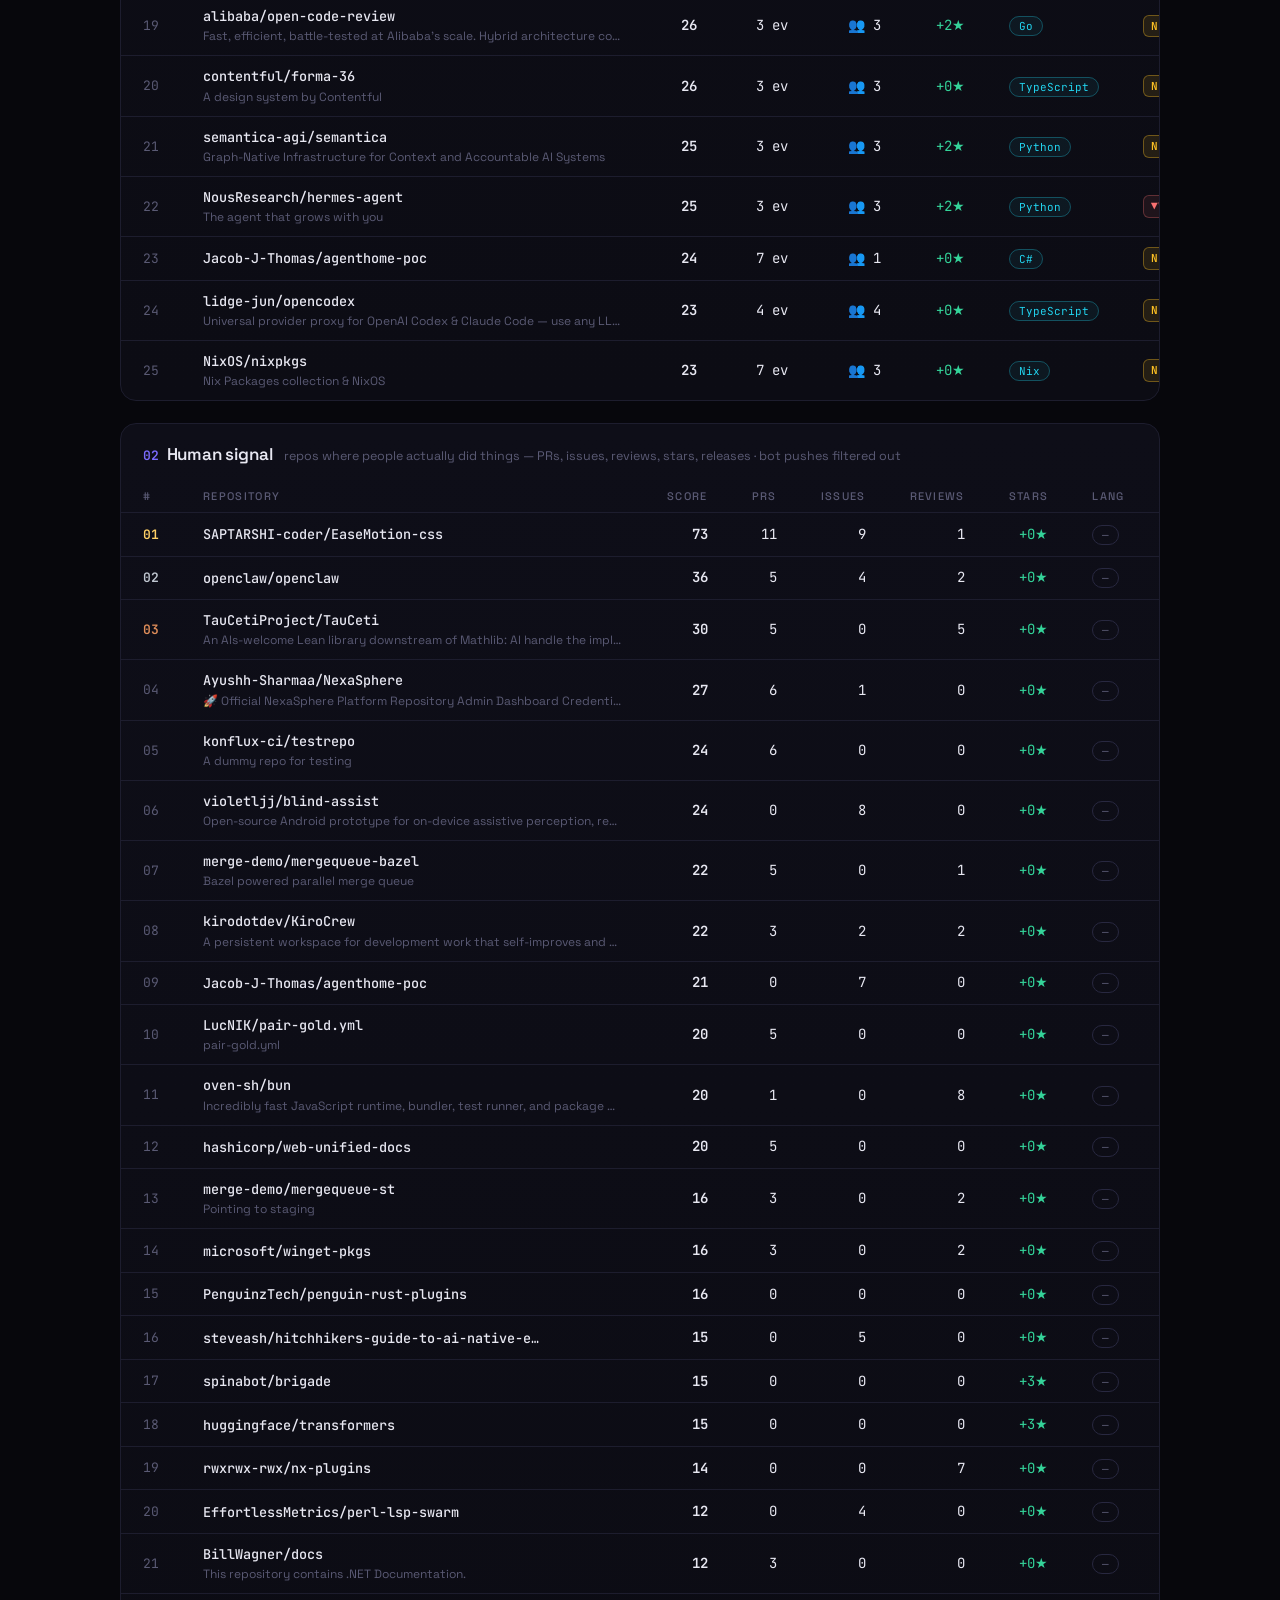
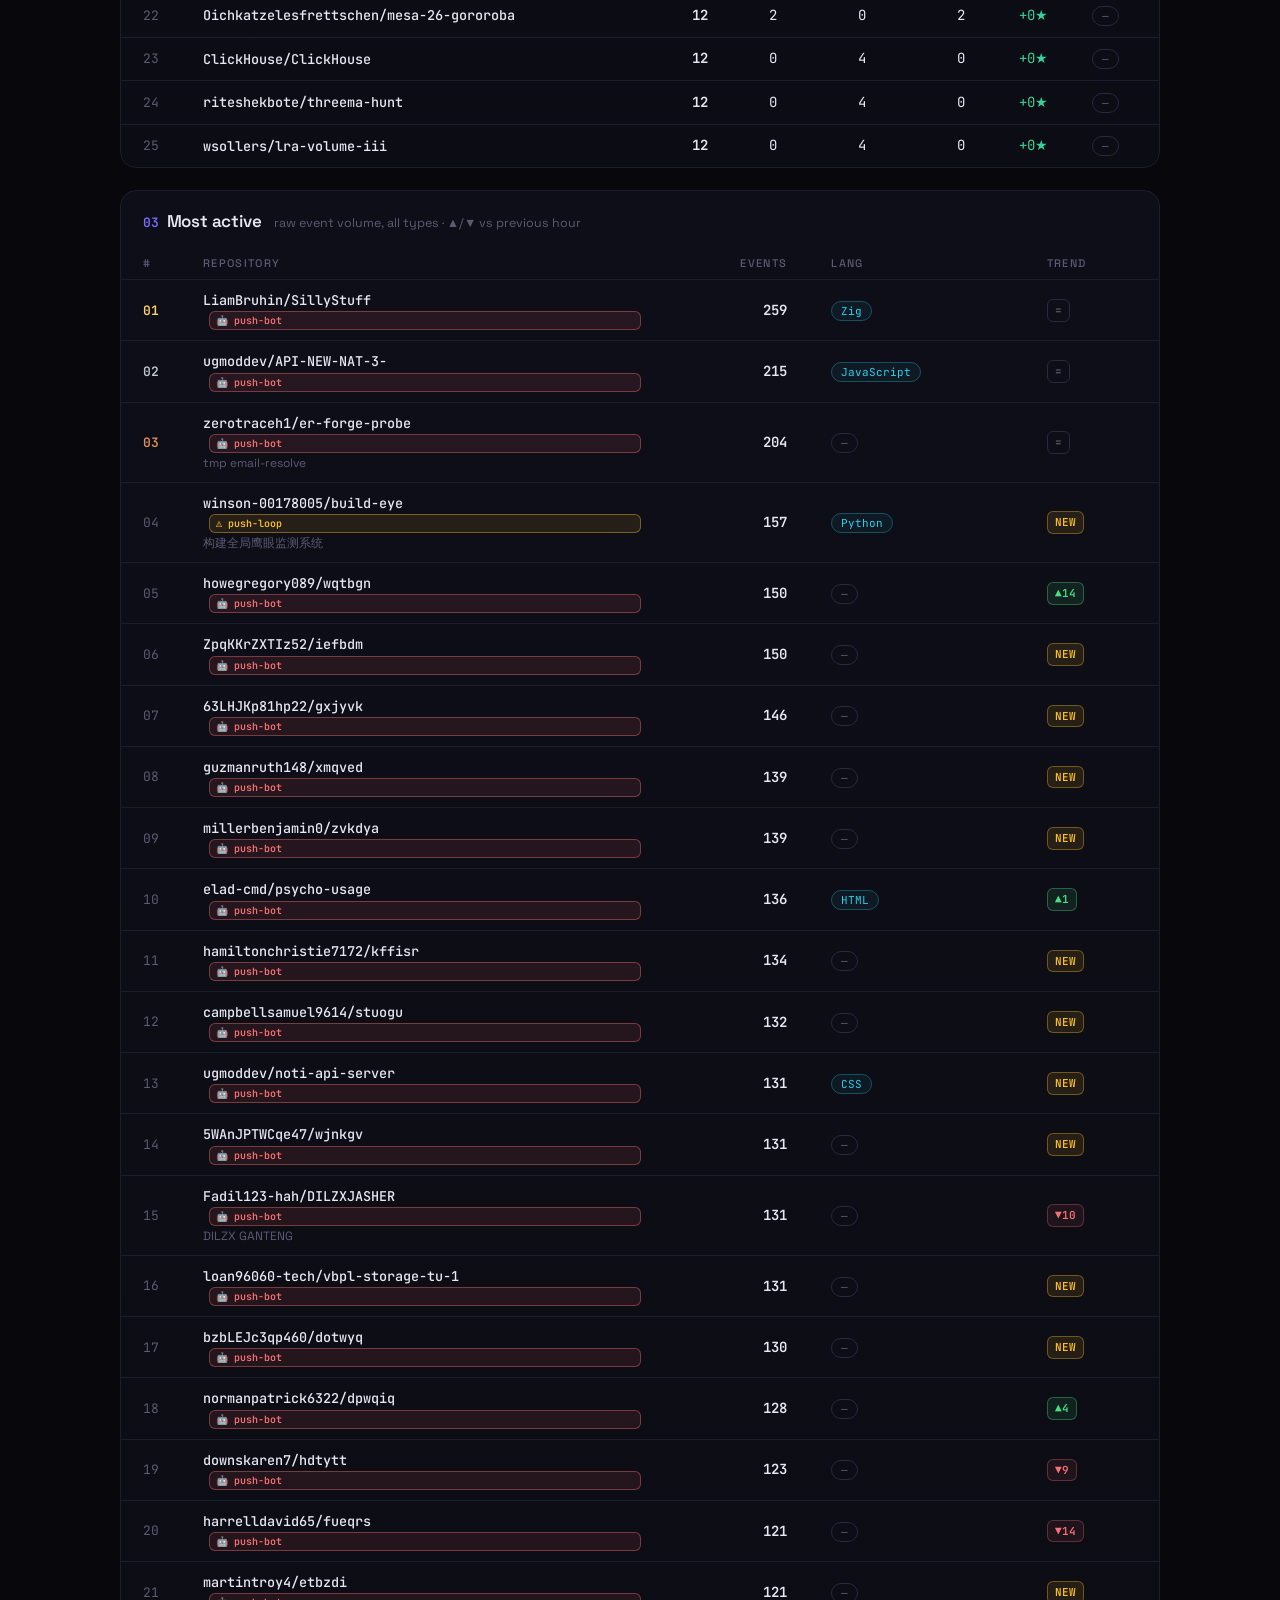
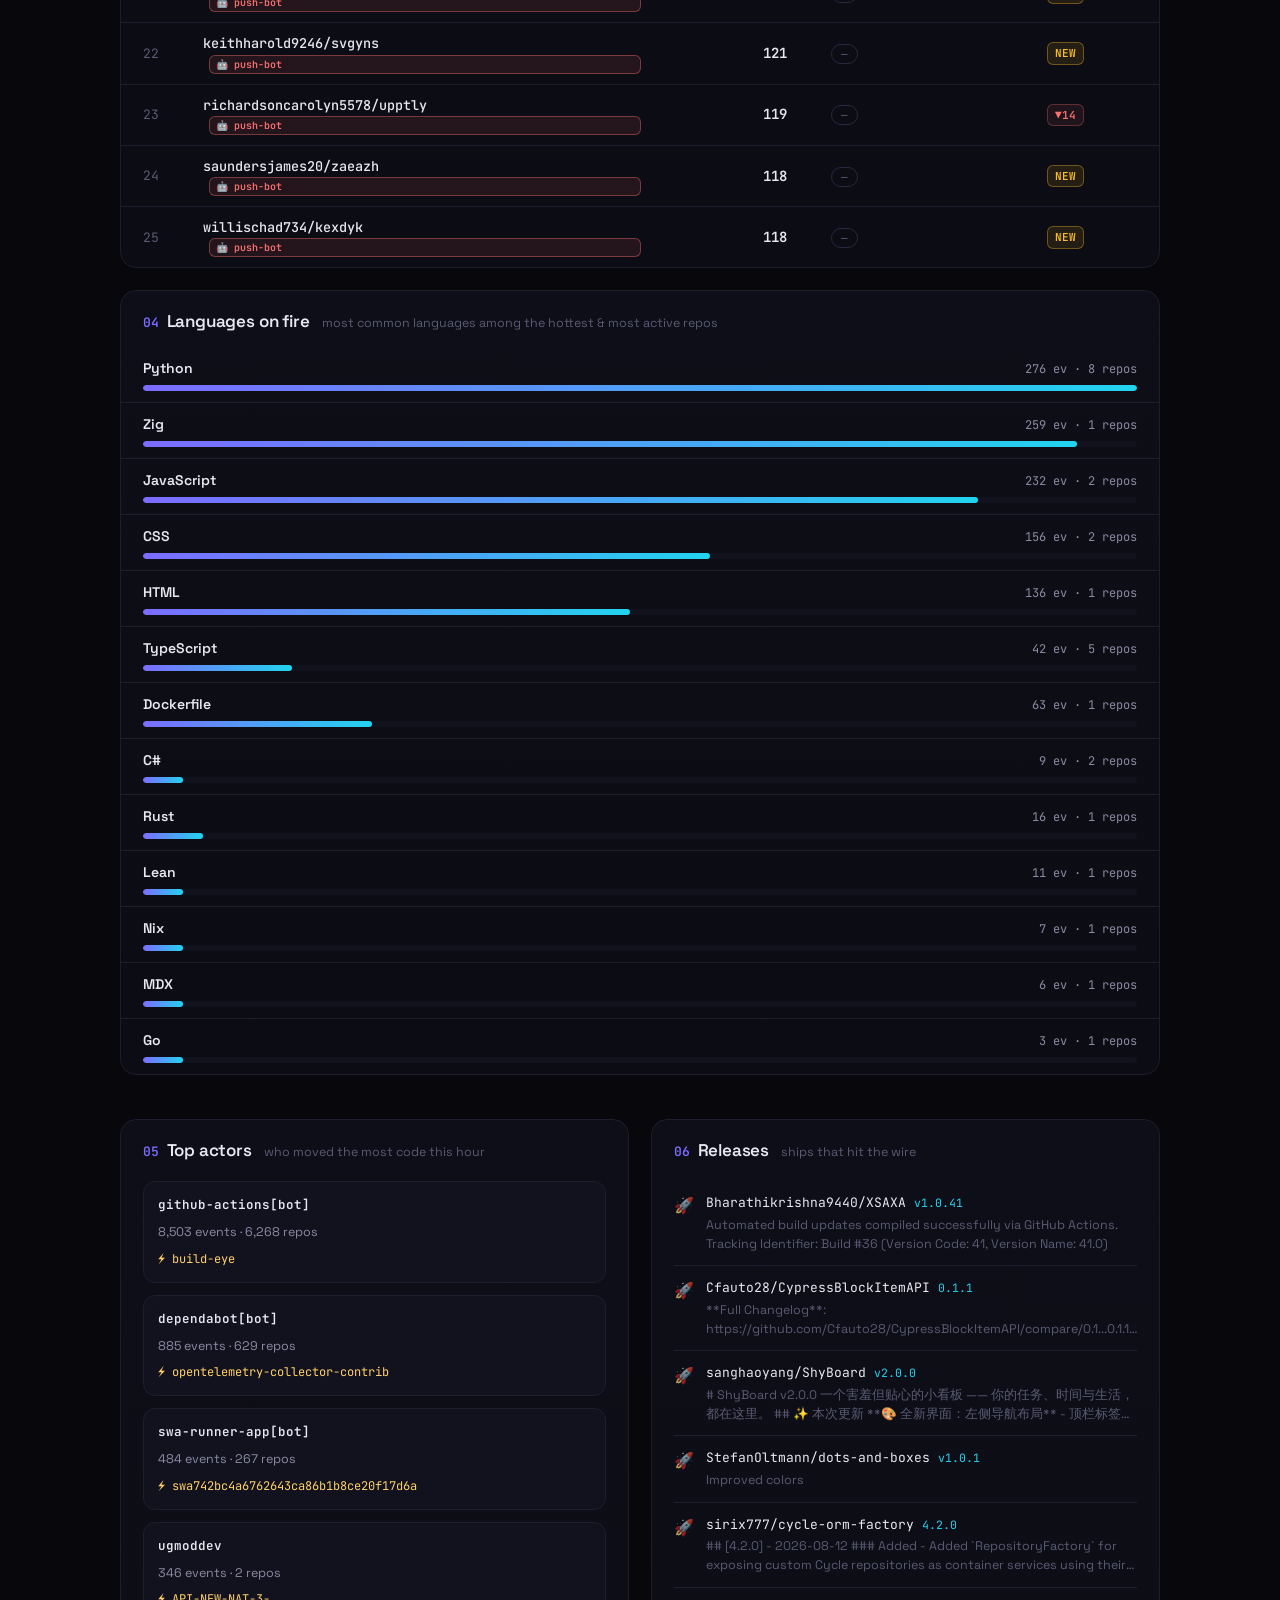
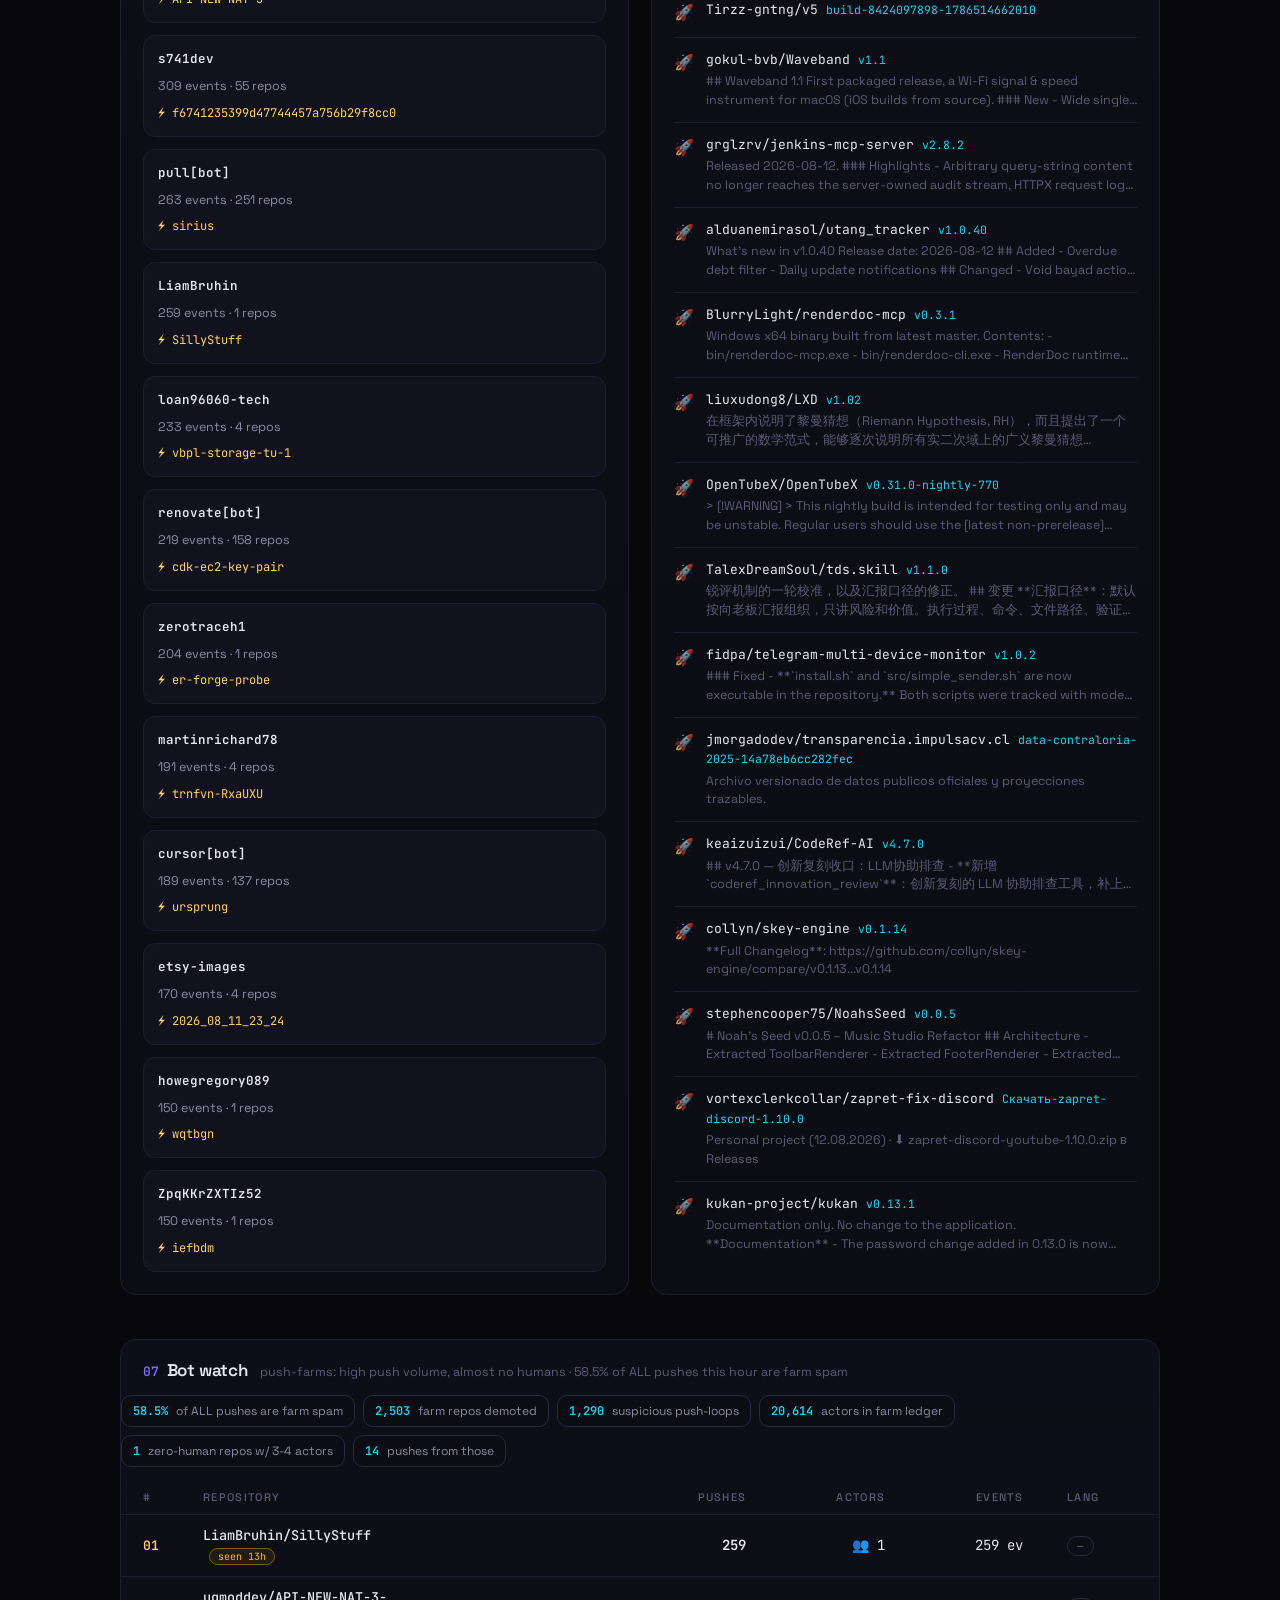
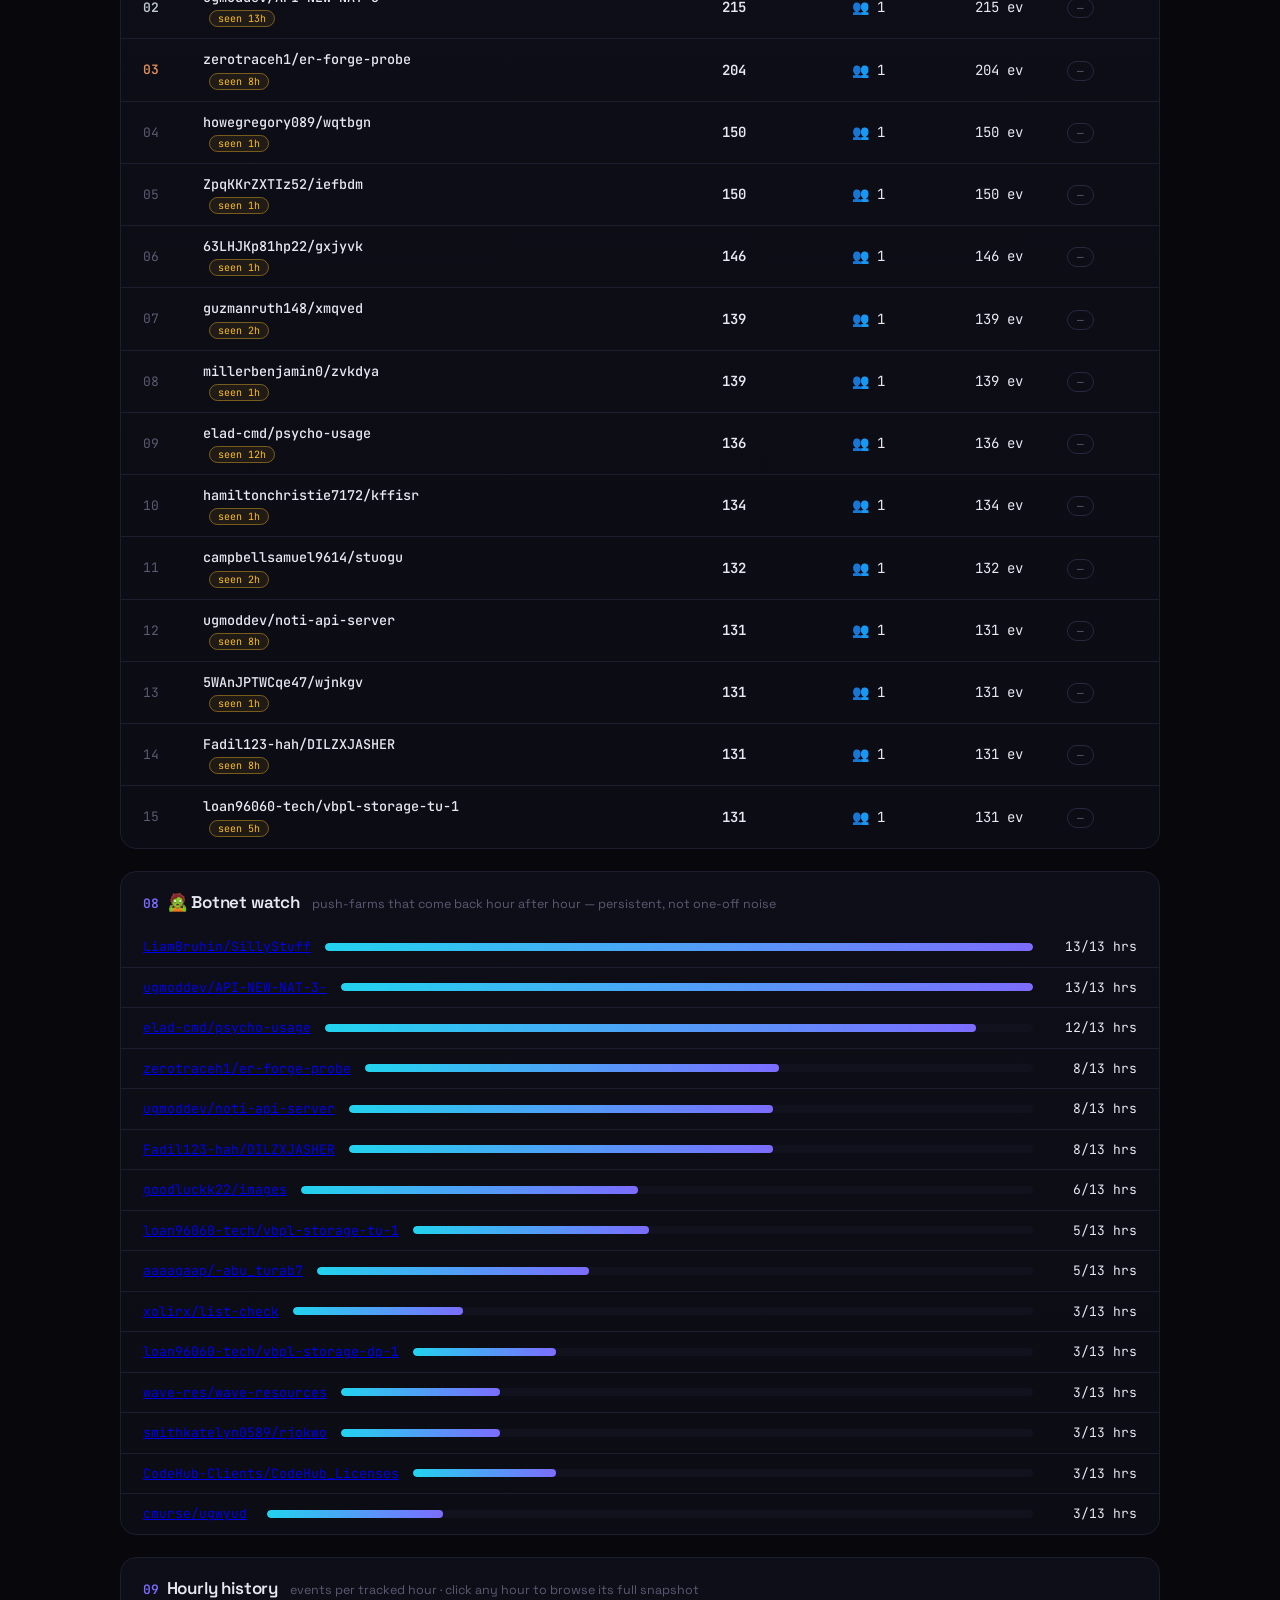
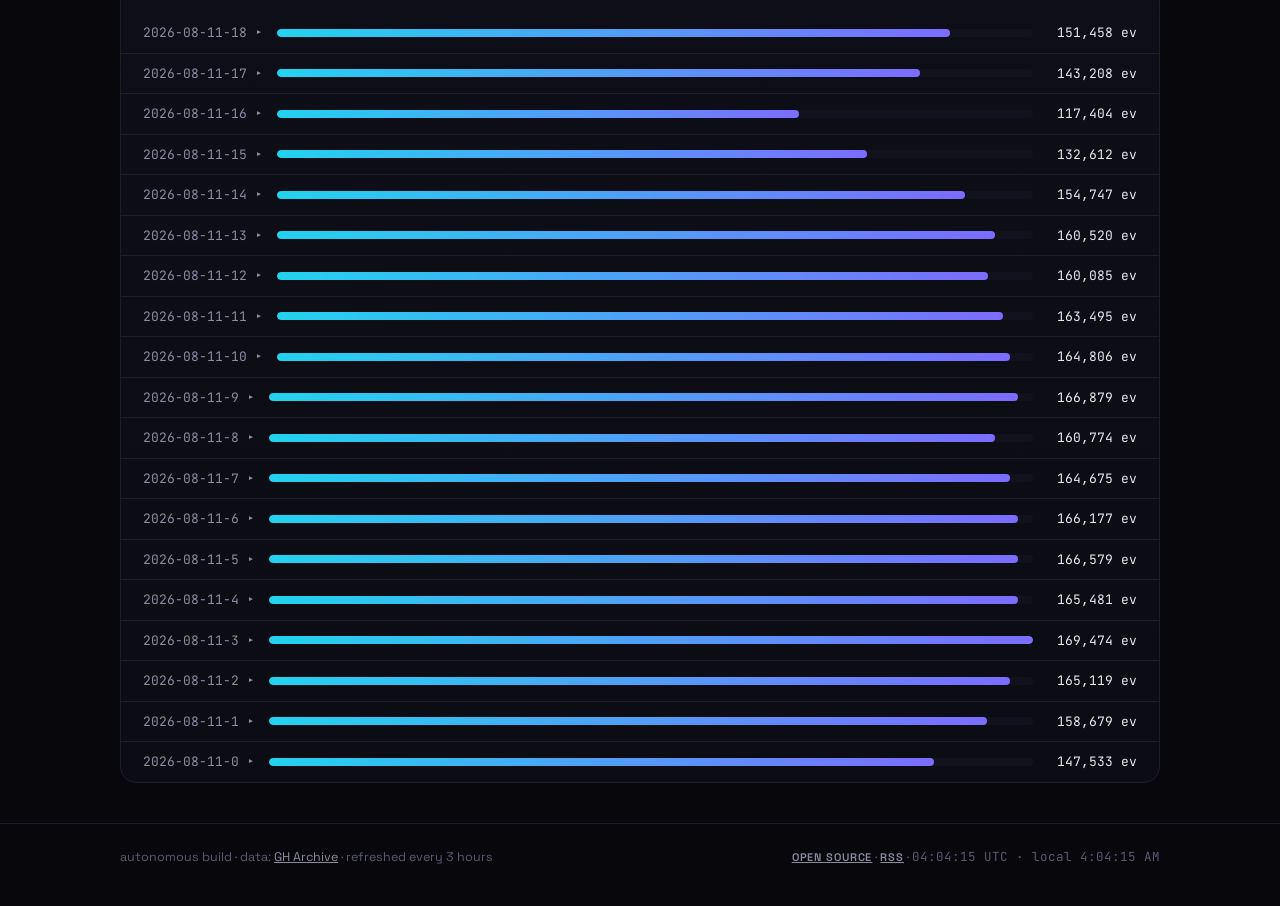
==== commit 28d2af9e: "run 10: State of GitHub Spam report page (31h aggregate, SVG charts, farm ledger, arms-race timeline" ====
--- a/site/index.html
+++ b/site/index.html
@@ -30,6 +30,7 @@
       <span class="brand-name">GITHUB&nbsp;PULSE</span>
     </a>
     <div class="asof" id="asof-badge" title="hour covered (UTC)">AS OF —</div>
+    <a class="report-link" href="report.html" title="31-hour investigation: the botnet economy inside the public GitHub event stream">🧟 State of GitHub Spam</a>
     <a class="refresh-btn" id="refresh-btn" href="#" title="refresh now">⟳</a>
   </div>
 </header>
--- a/site/styles.css
+++ b/site/styles.css
@@ -79,6 +79,12 @@
   transition: all 0.2s;
 }
 .refresh-btn:hover { color: var(--text); border-color: var(--accent); transform: rotate(90deg); }
+.report-link {
+  color: var(--dim); text-decoration: none; font-size: 12px;
+  font-family: var(--mono); border: 1px solid var(--border2); border-radius: 999px;
+  padding: 5px 12px; transition: all 0.2s; white-space: nowrap;
+}
+.report-link:hover { color: var(--text); border-color: rgba(248,113,113,0.5); }
 
 /* archive banner */
 .archive-banner {
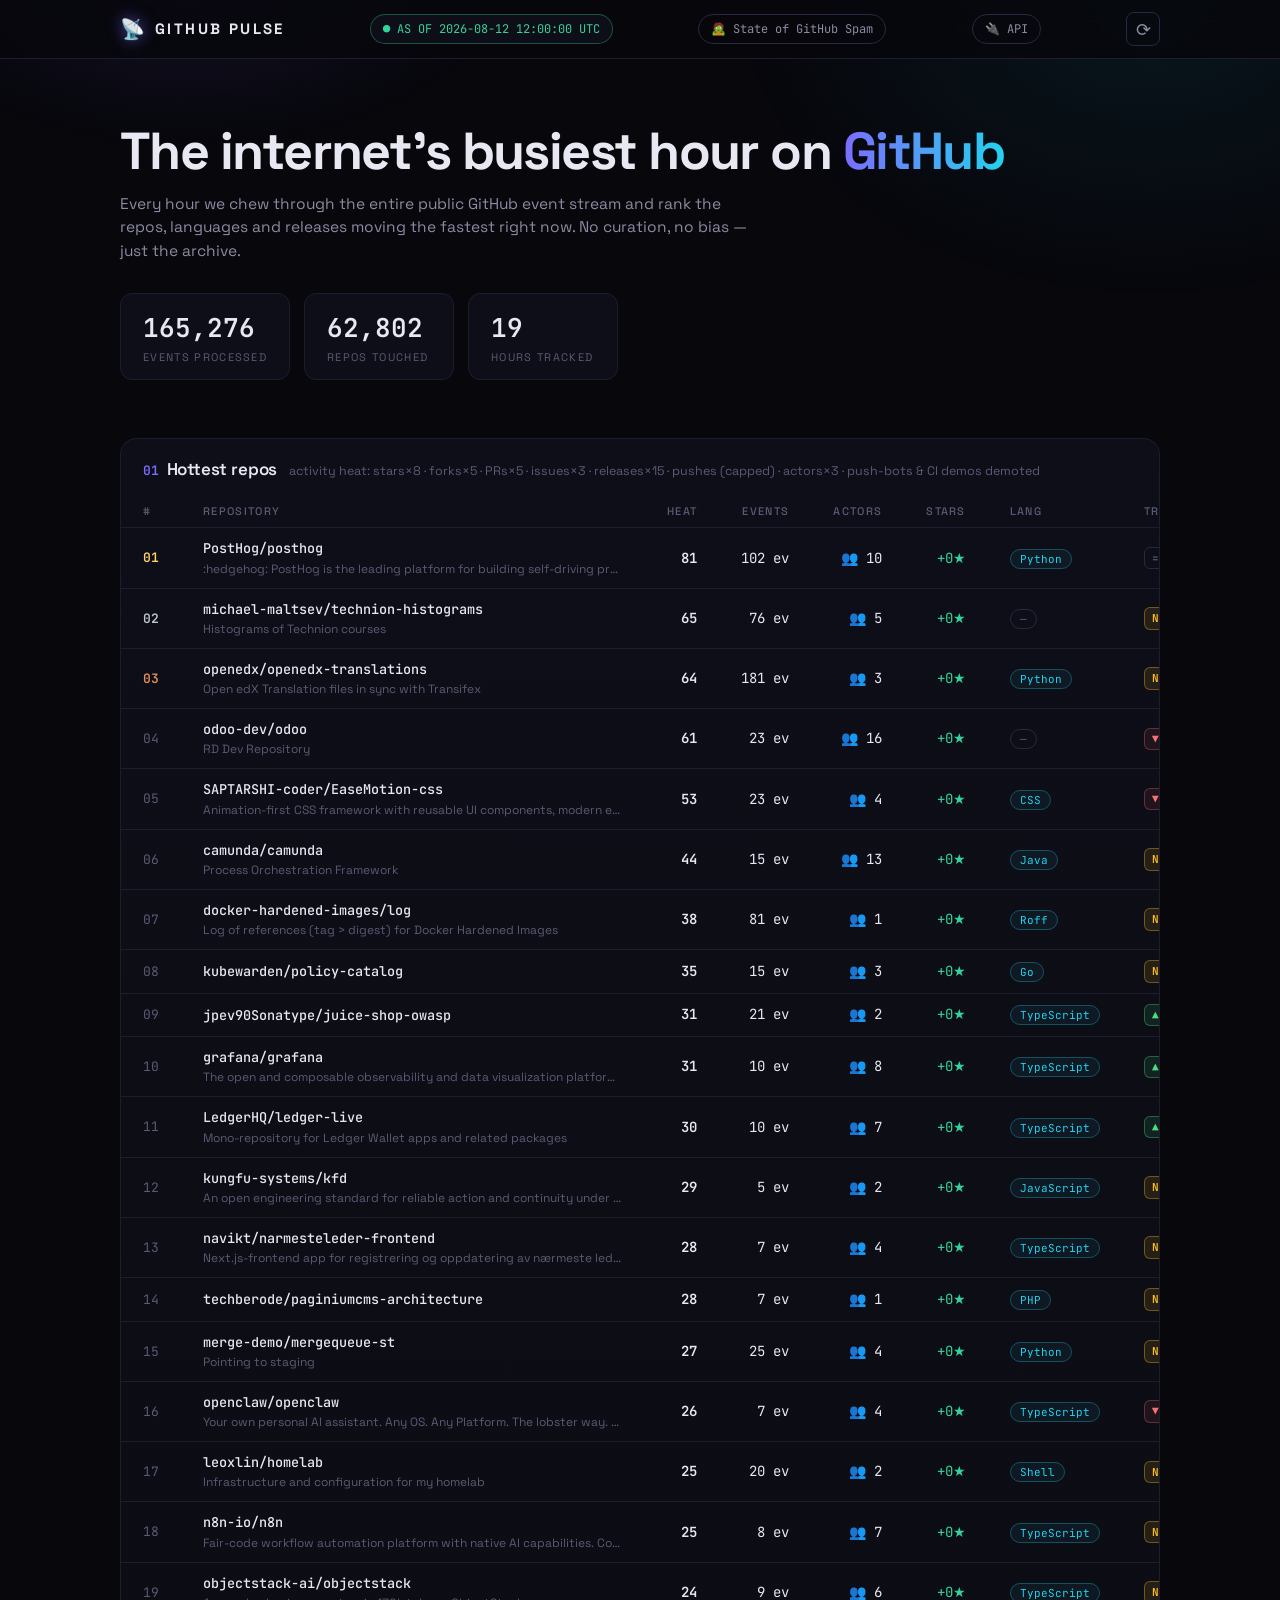
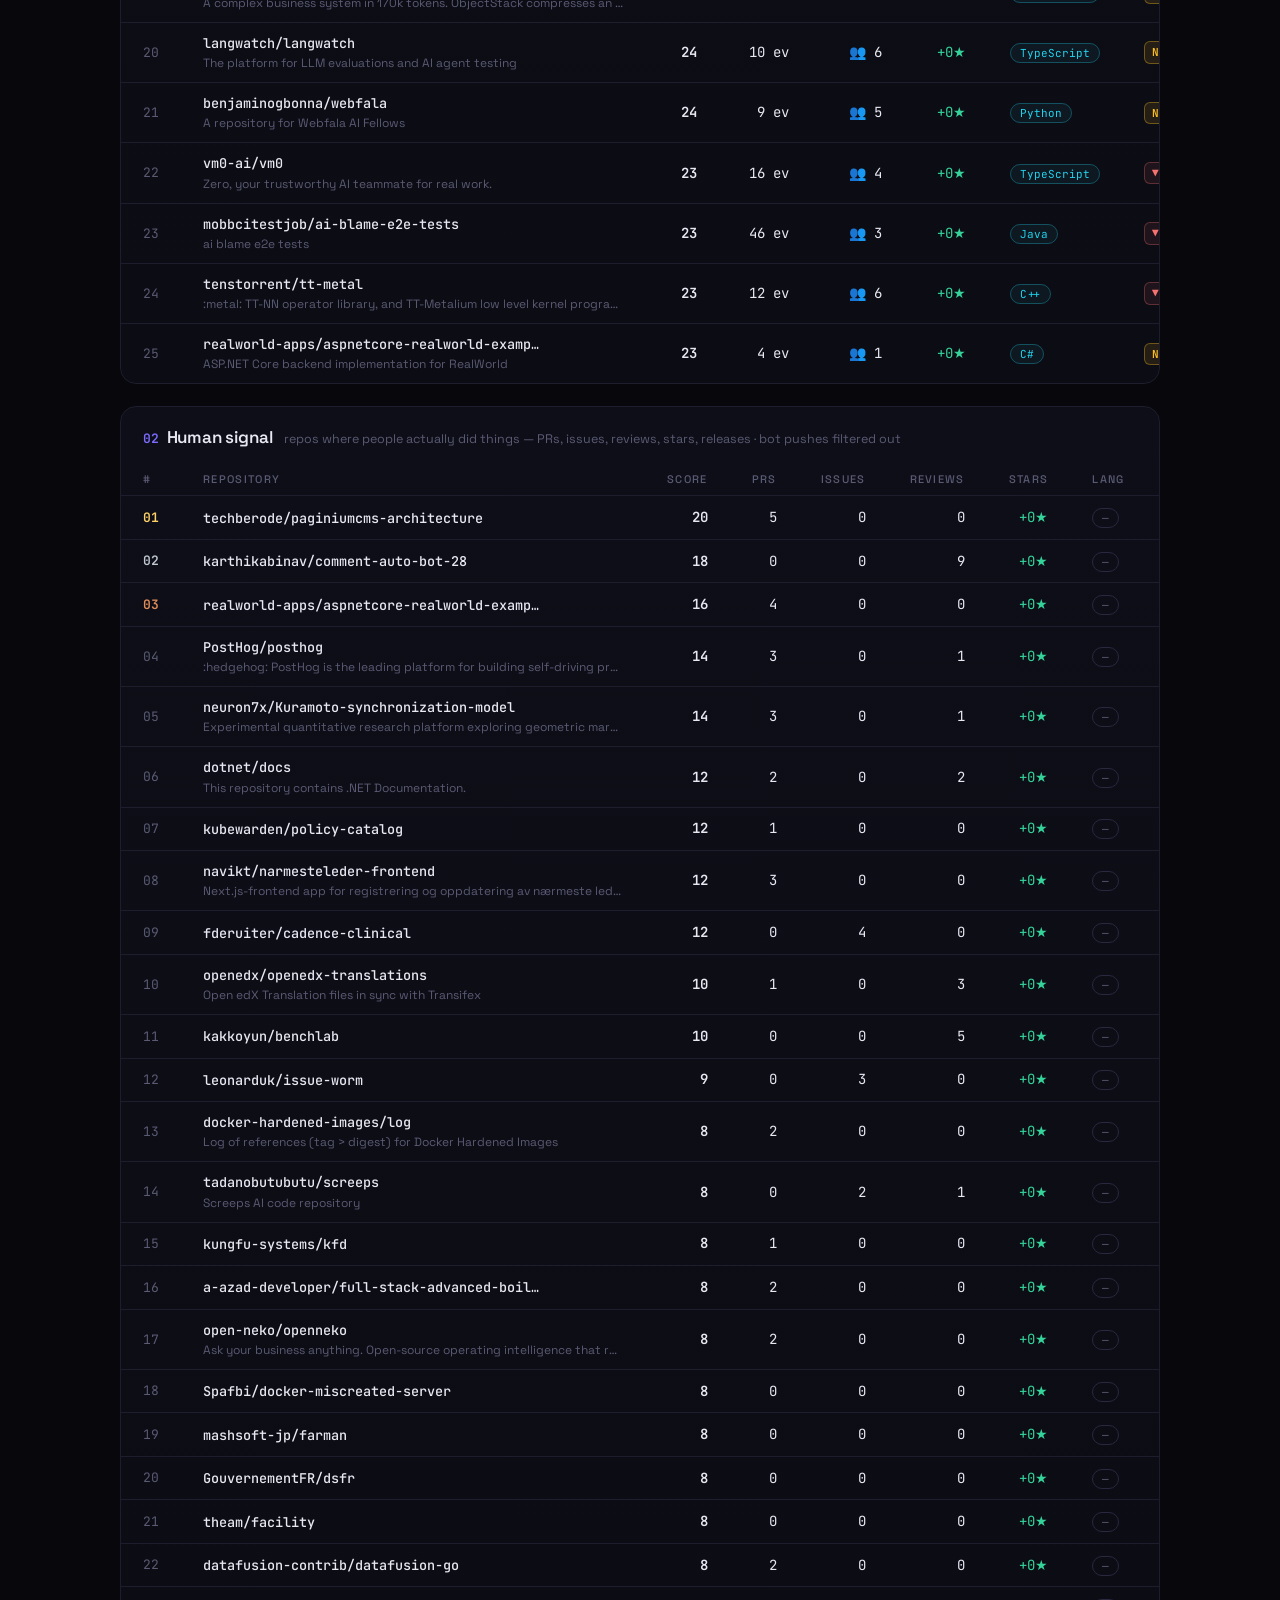
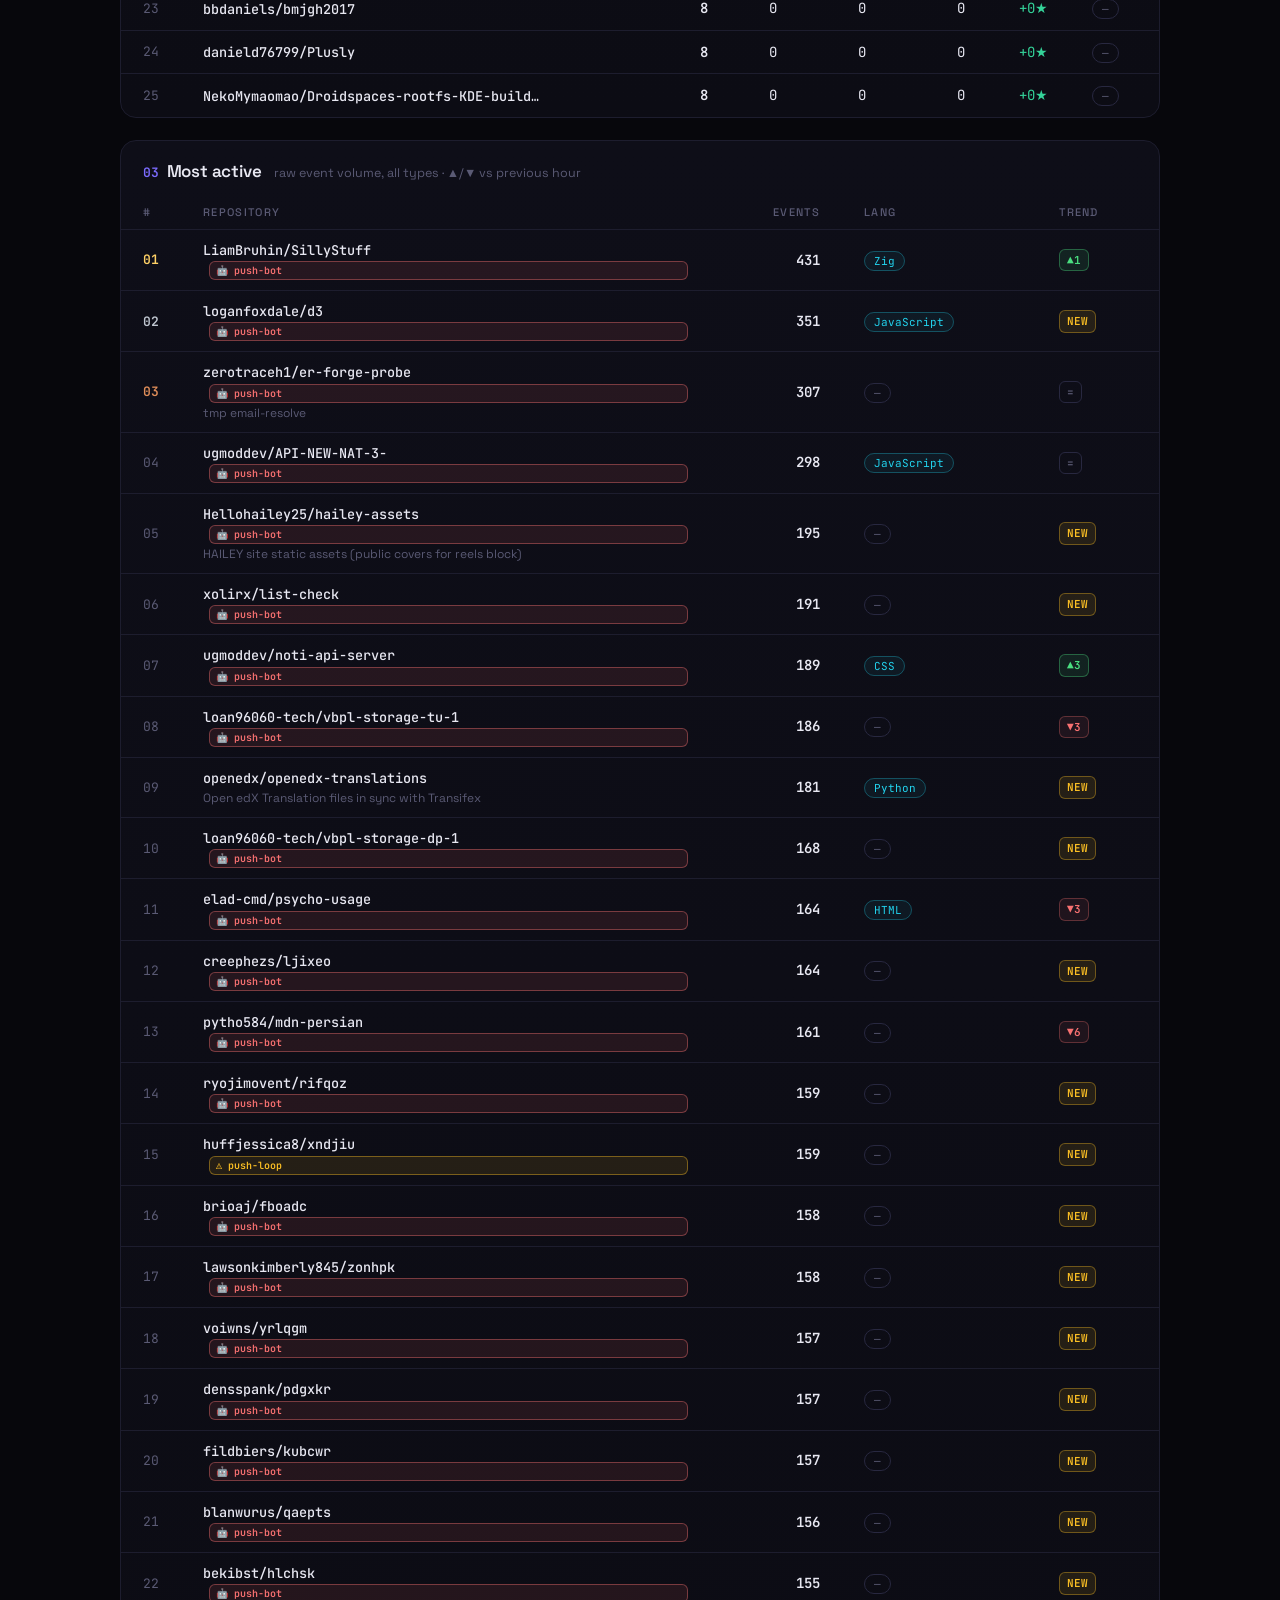
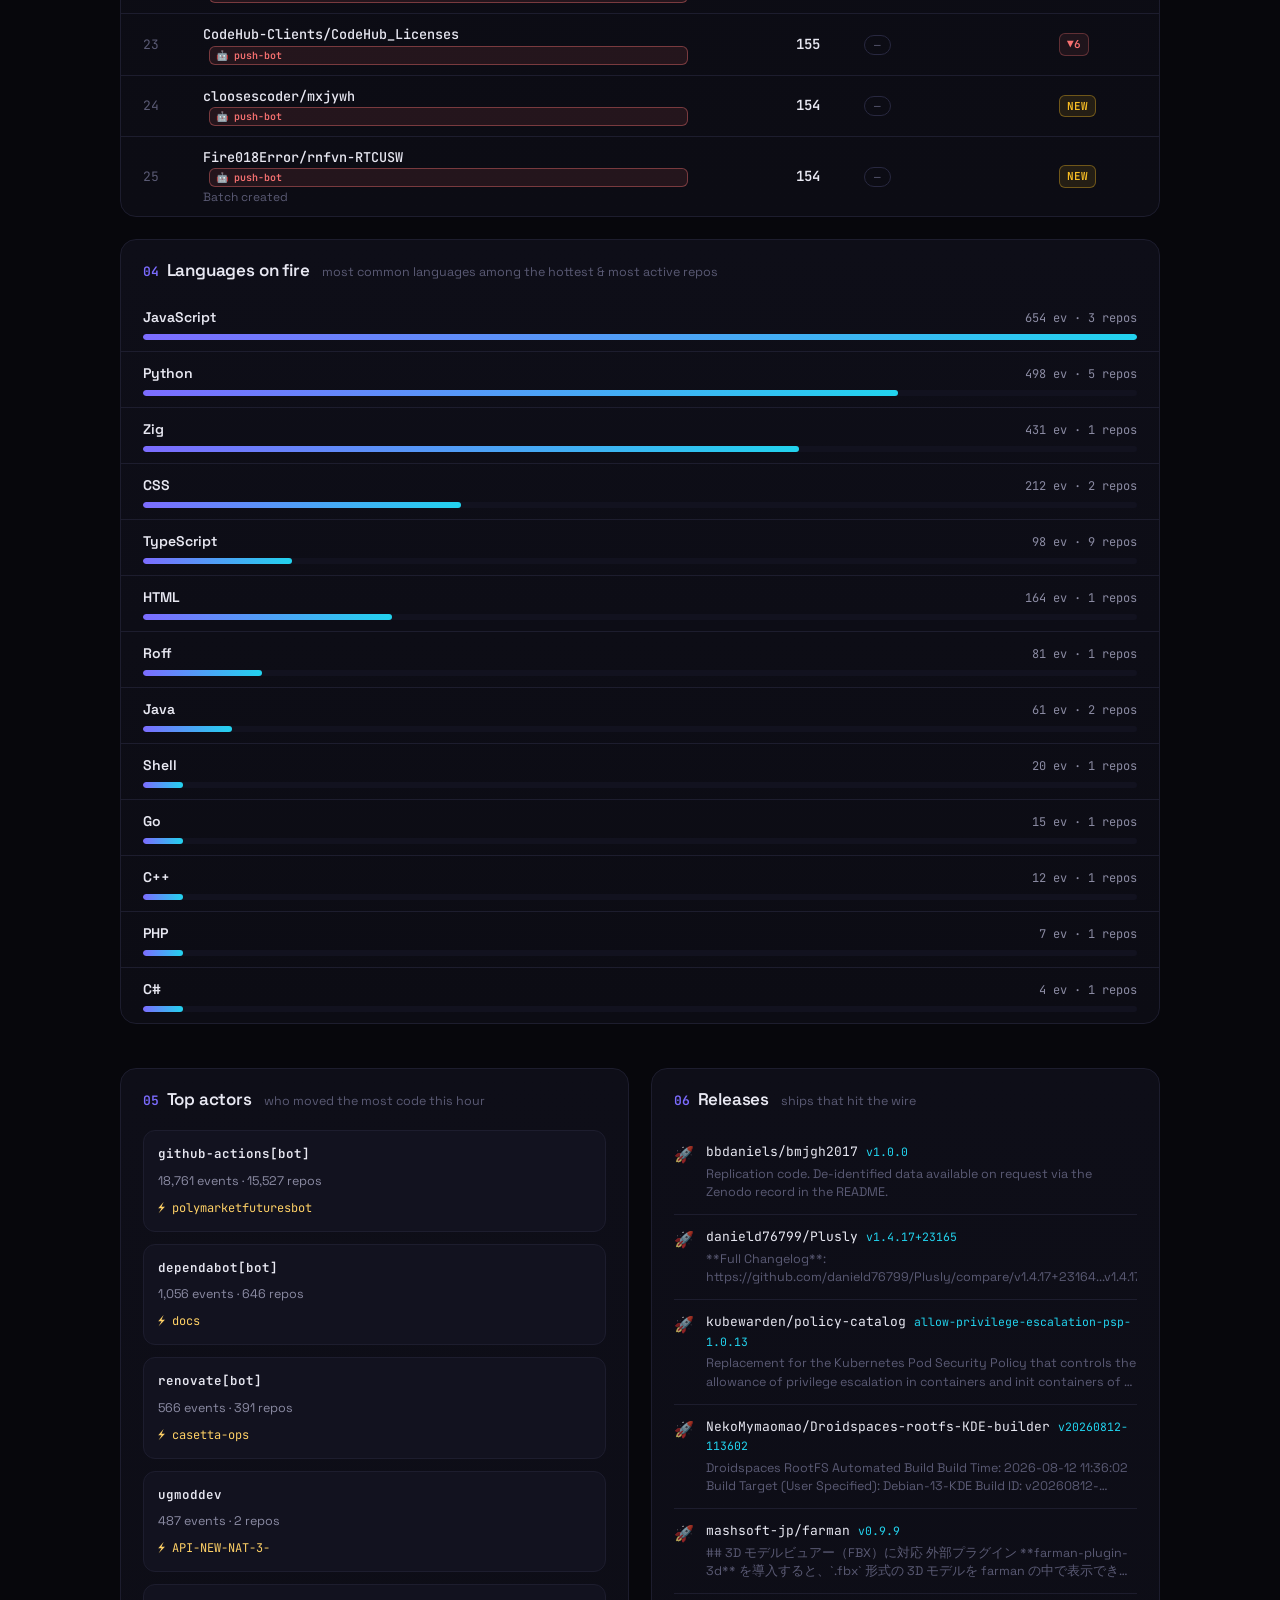
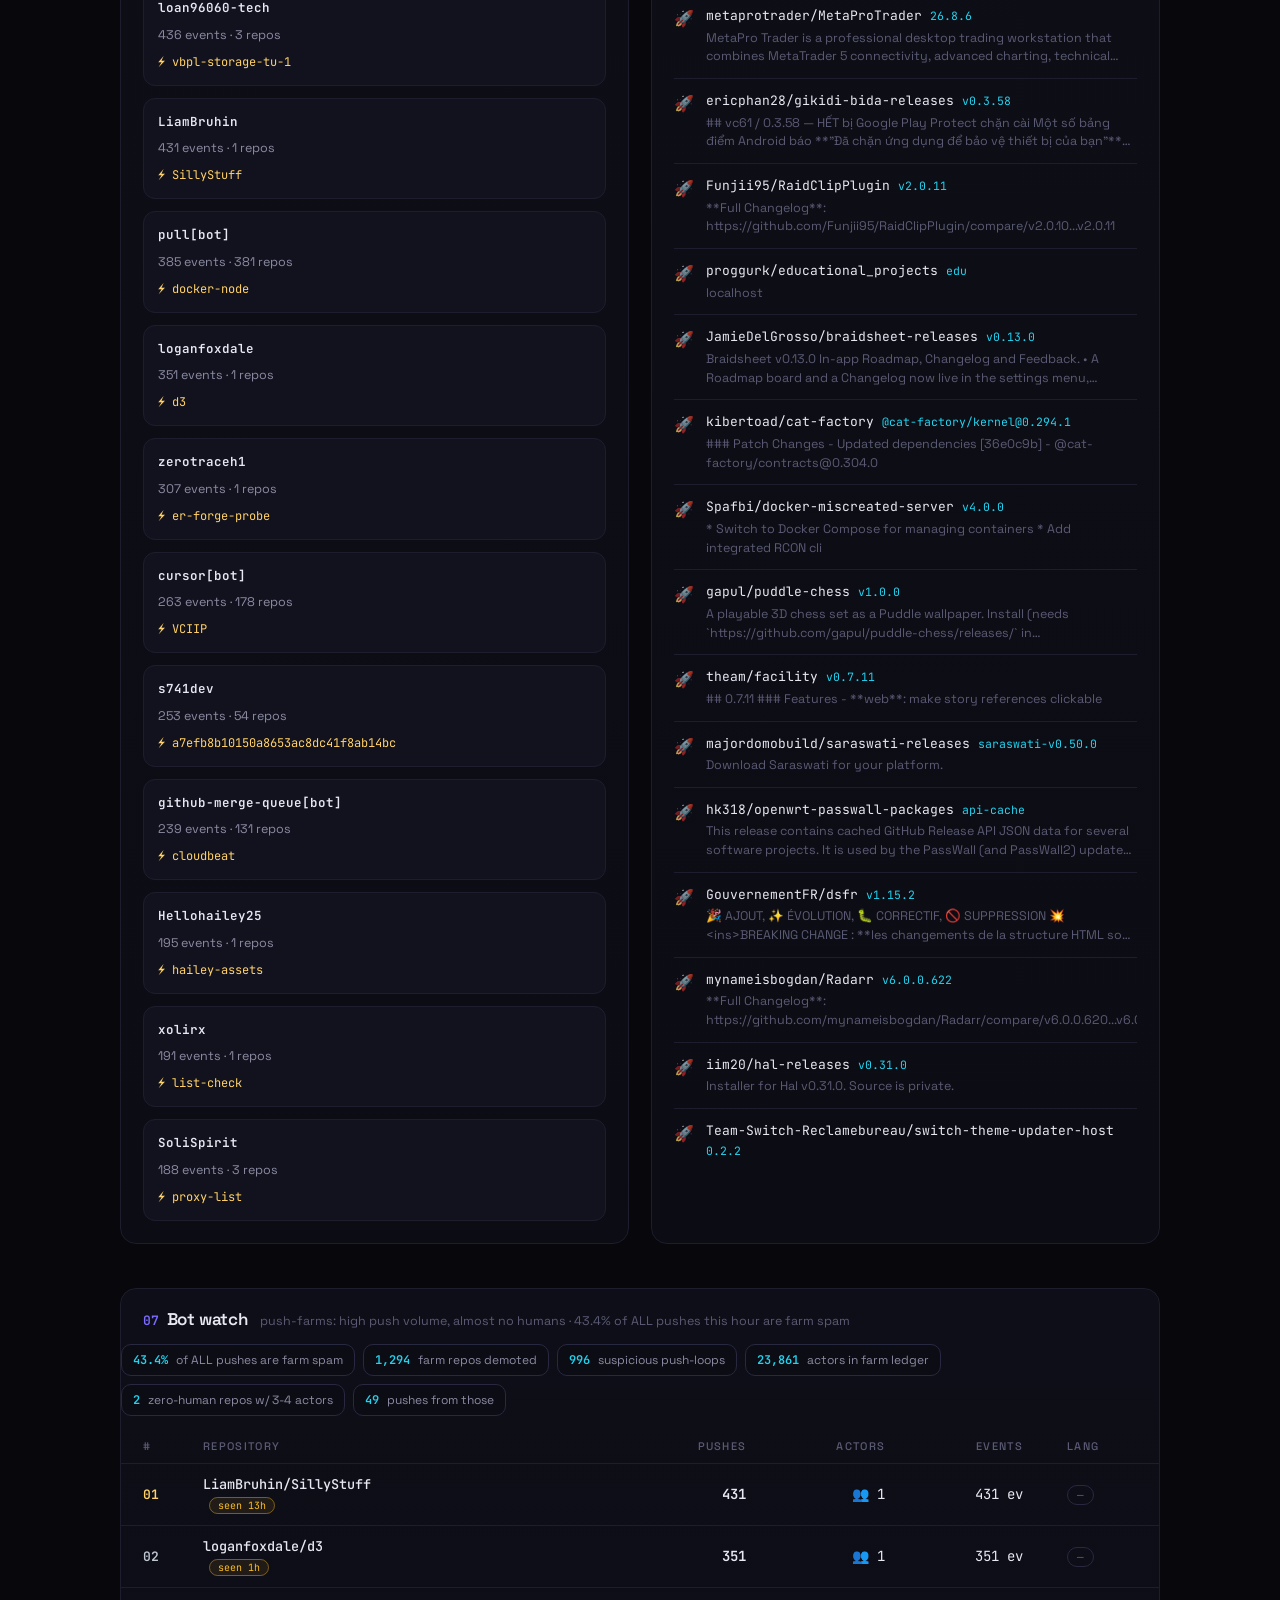
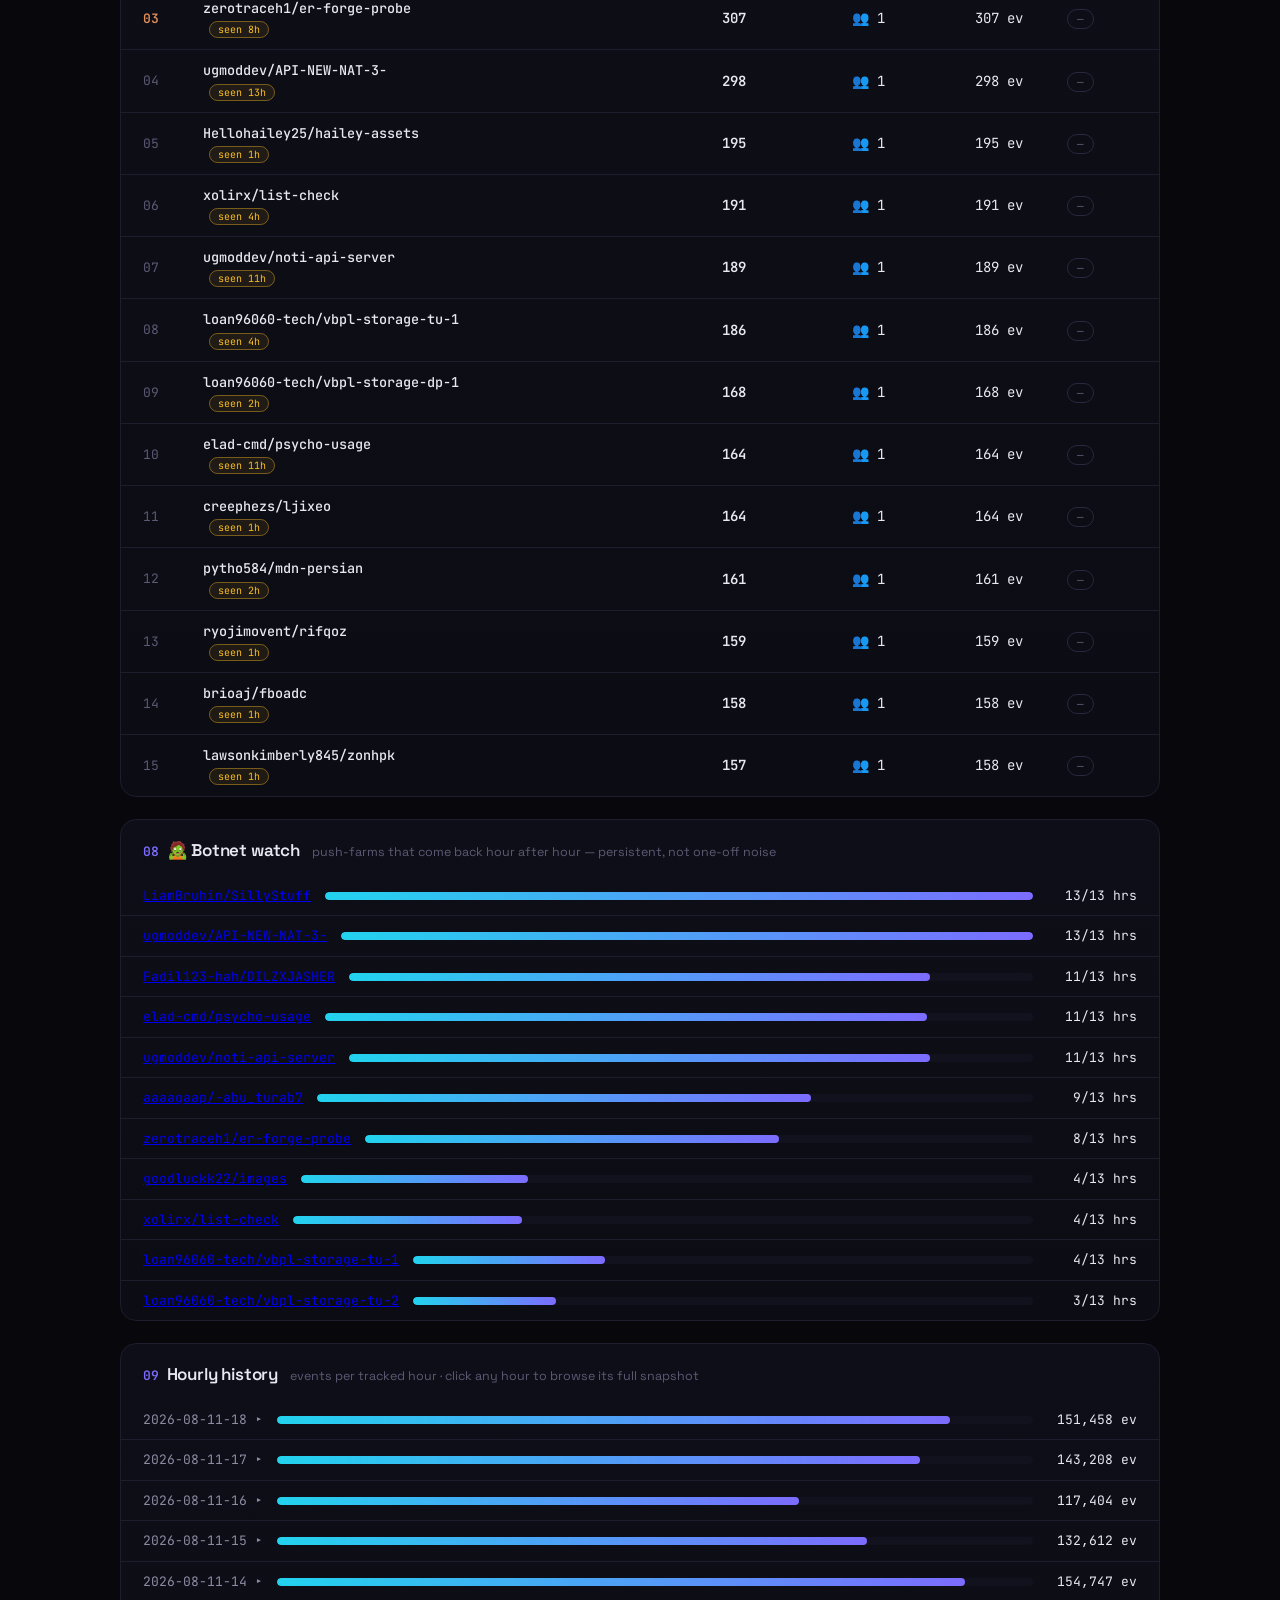
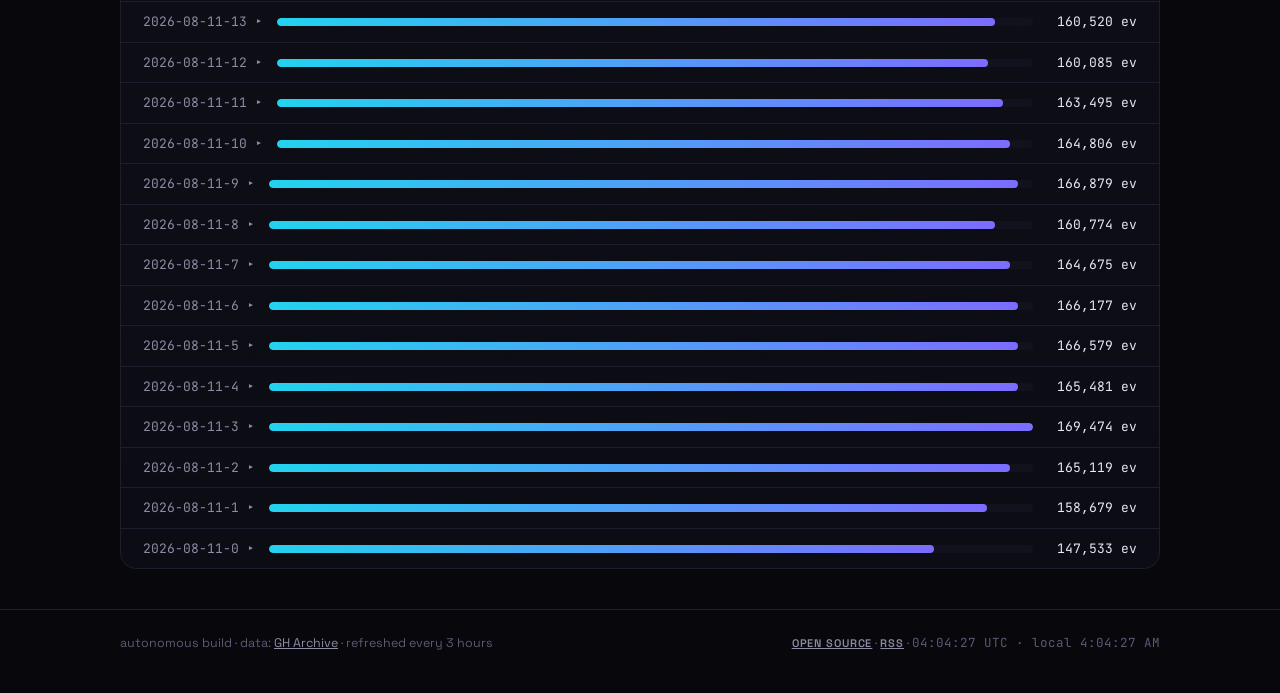
==== commit 097524d6: "run 12: v5 detection (self-PR fake-human + -maker/hyphen auto-names, quoctuan demoted); api/farms.js" ====
--- a/site/index.html
+++ b/site/index.html
@@ -31,6 +31,7 @@
     </a>
     <div class="asof" id="asof-badge" title="hour covered (UTC)">AS OF —</div>
     <a class="report-link" href="report.html" title="31-hour investigation: the botnet economy inside the public GitHub event stream">🧟 State of GitHub Spam</a>
+    <a class="report-link" href="api.html" title="machine-readable farm ledger + snapshot JSON">🔌 API</a>
     <a class="refresh-btn" id="refresh-btn" href="#" title="refresh now">⟳</a>
   </div>
 </header>
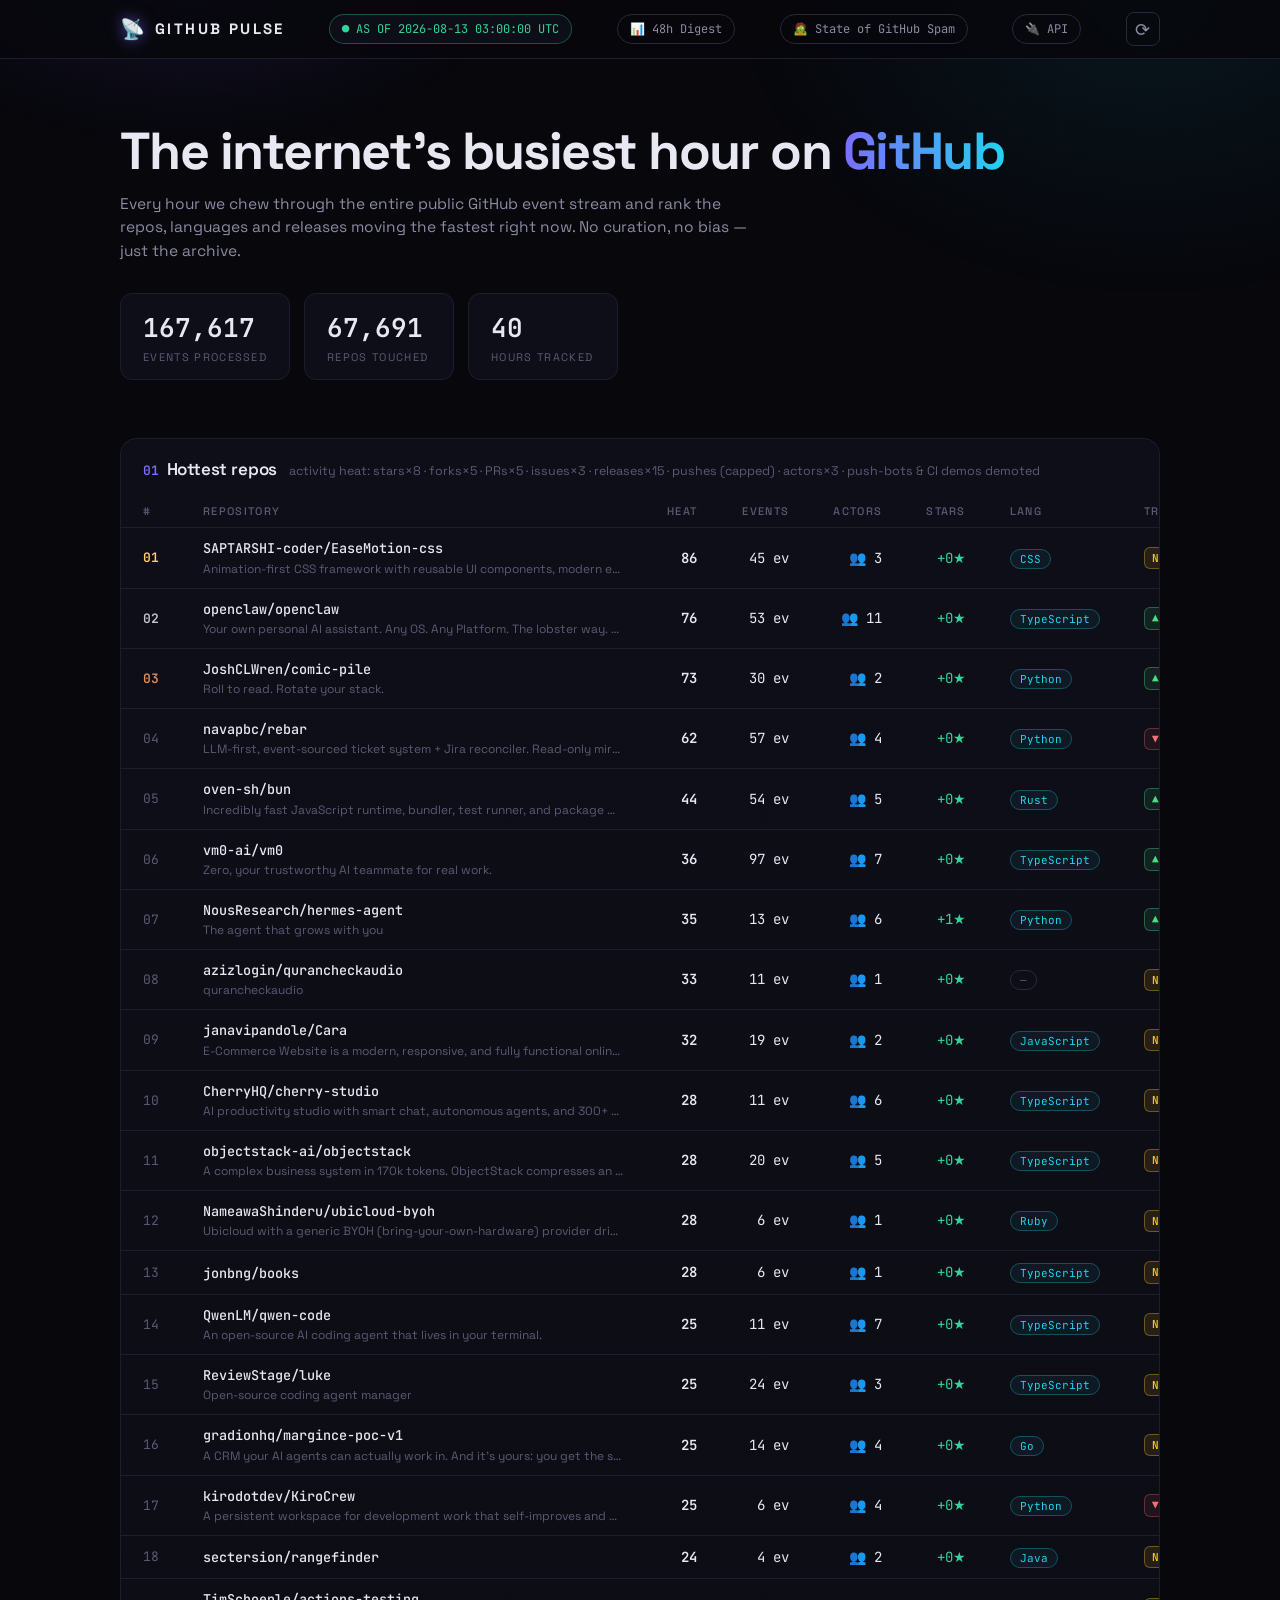
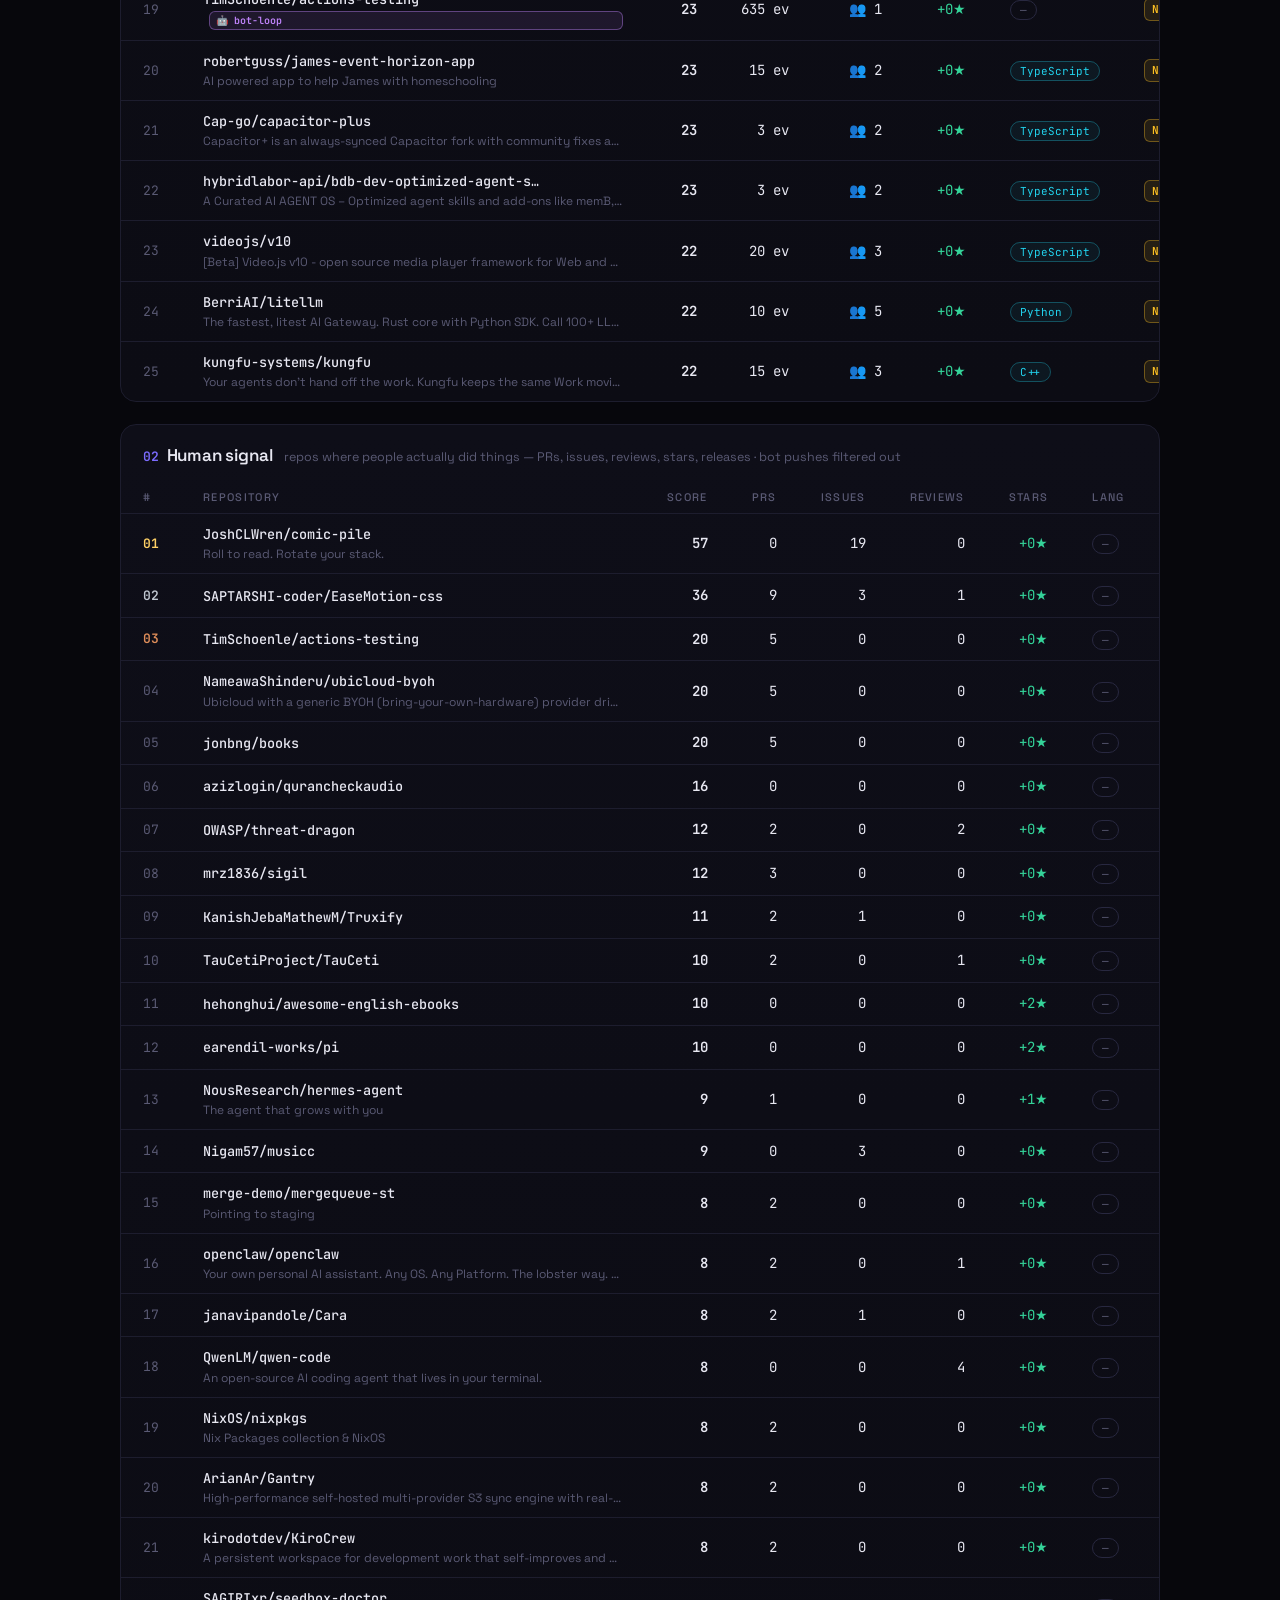
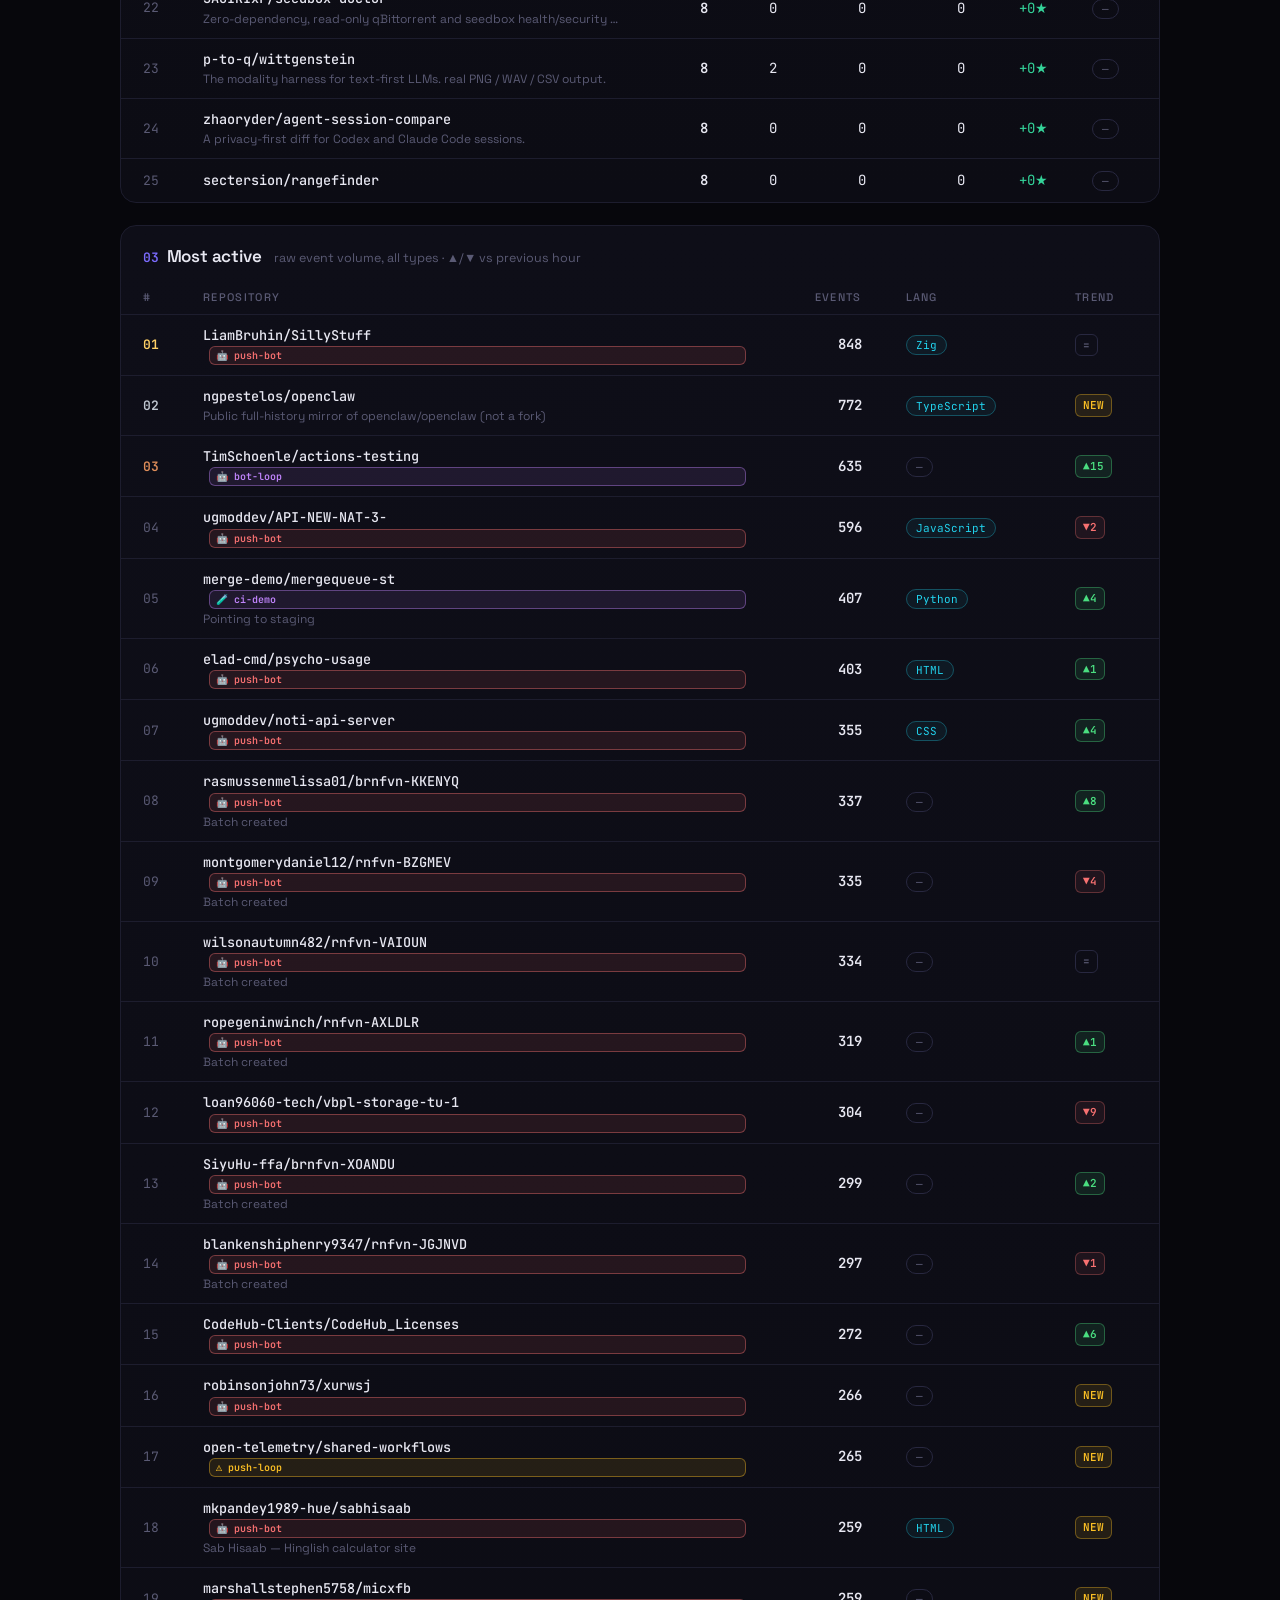
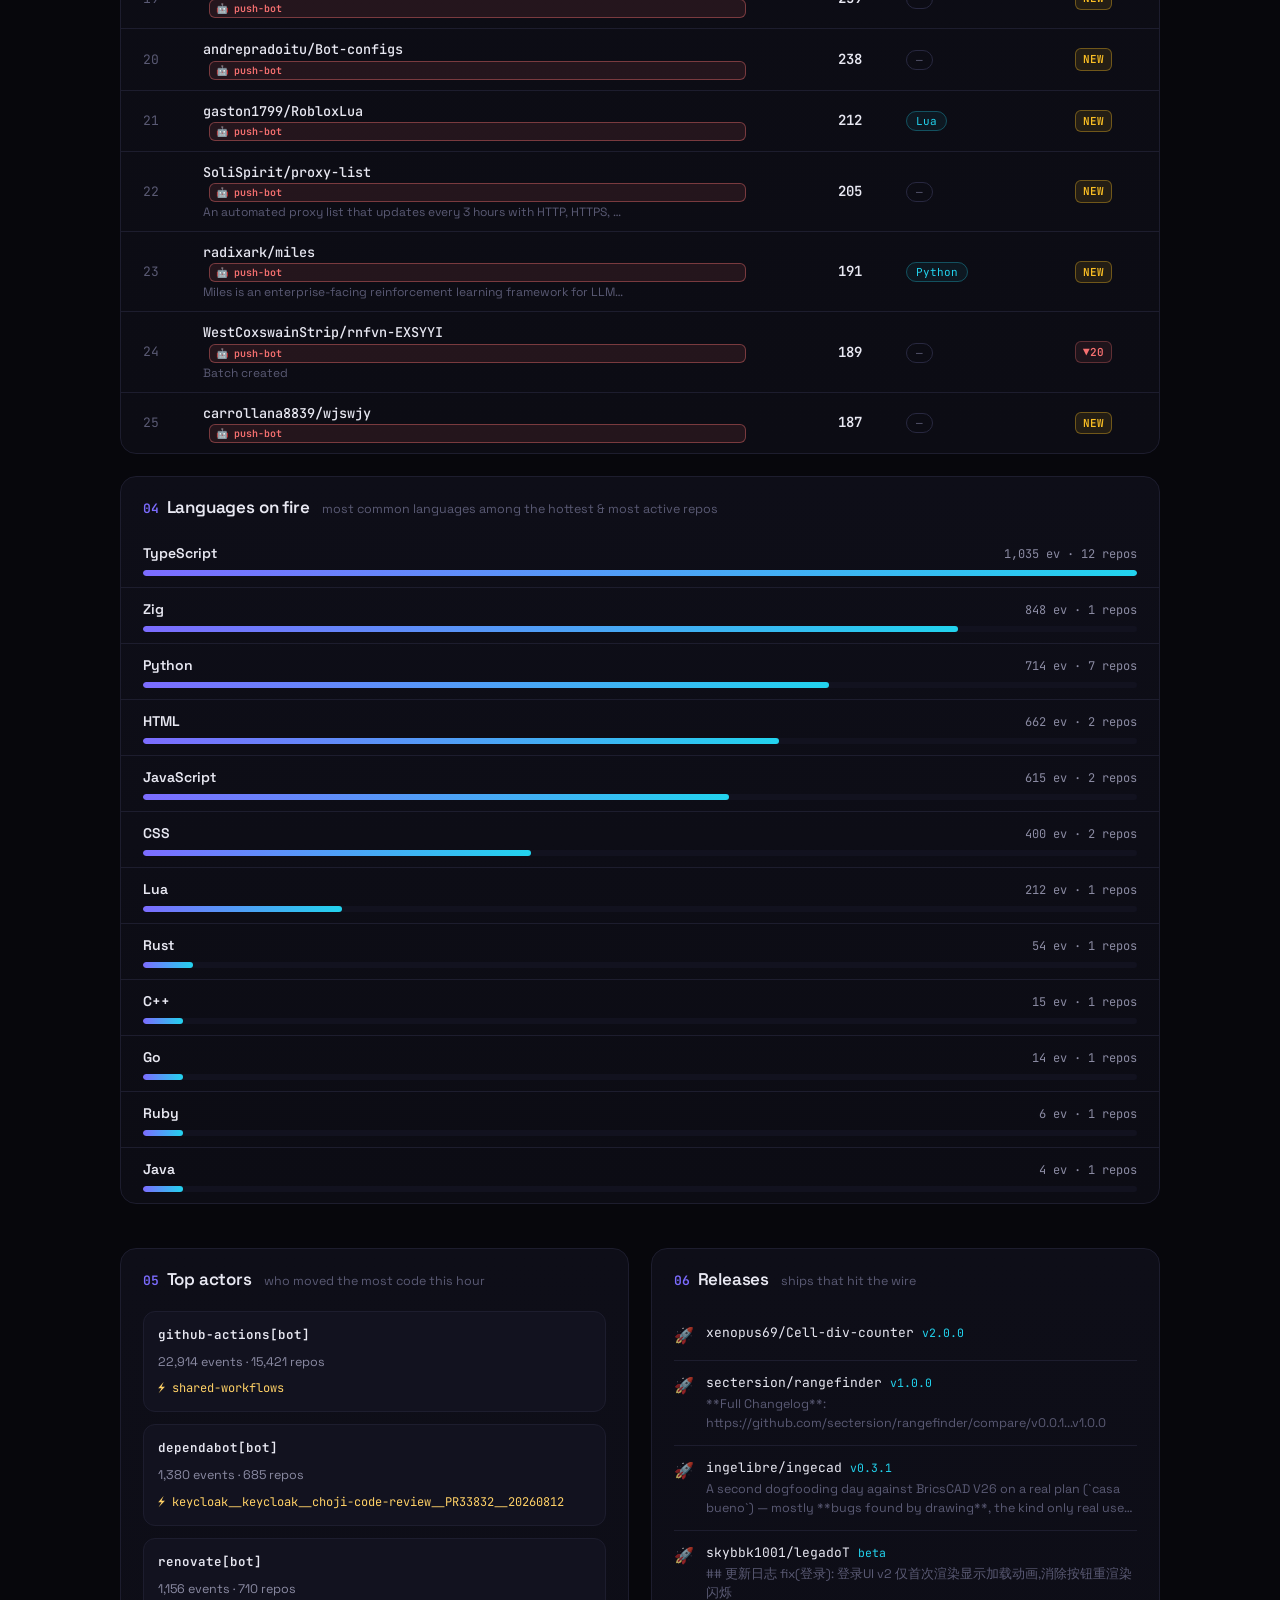
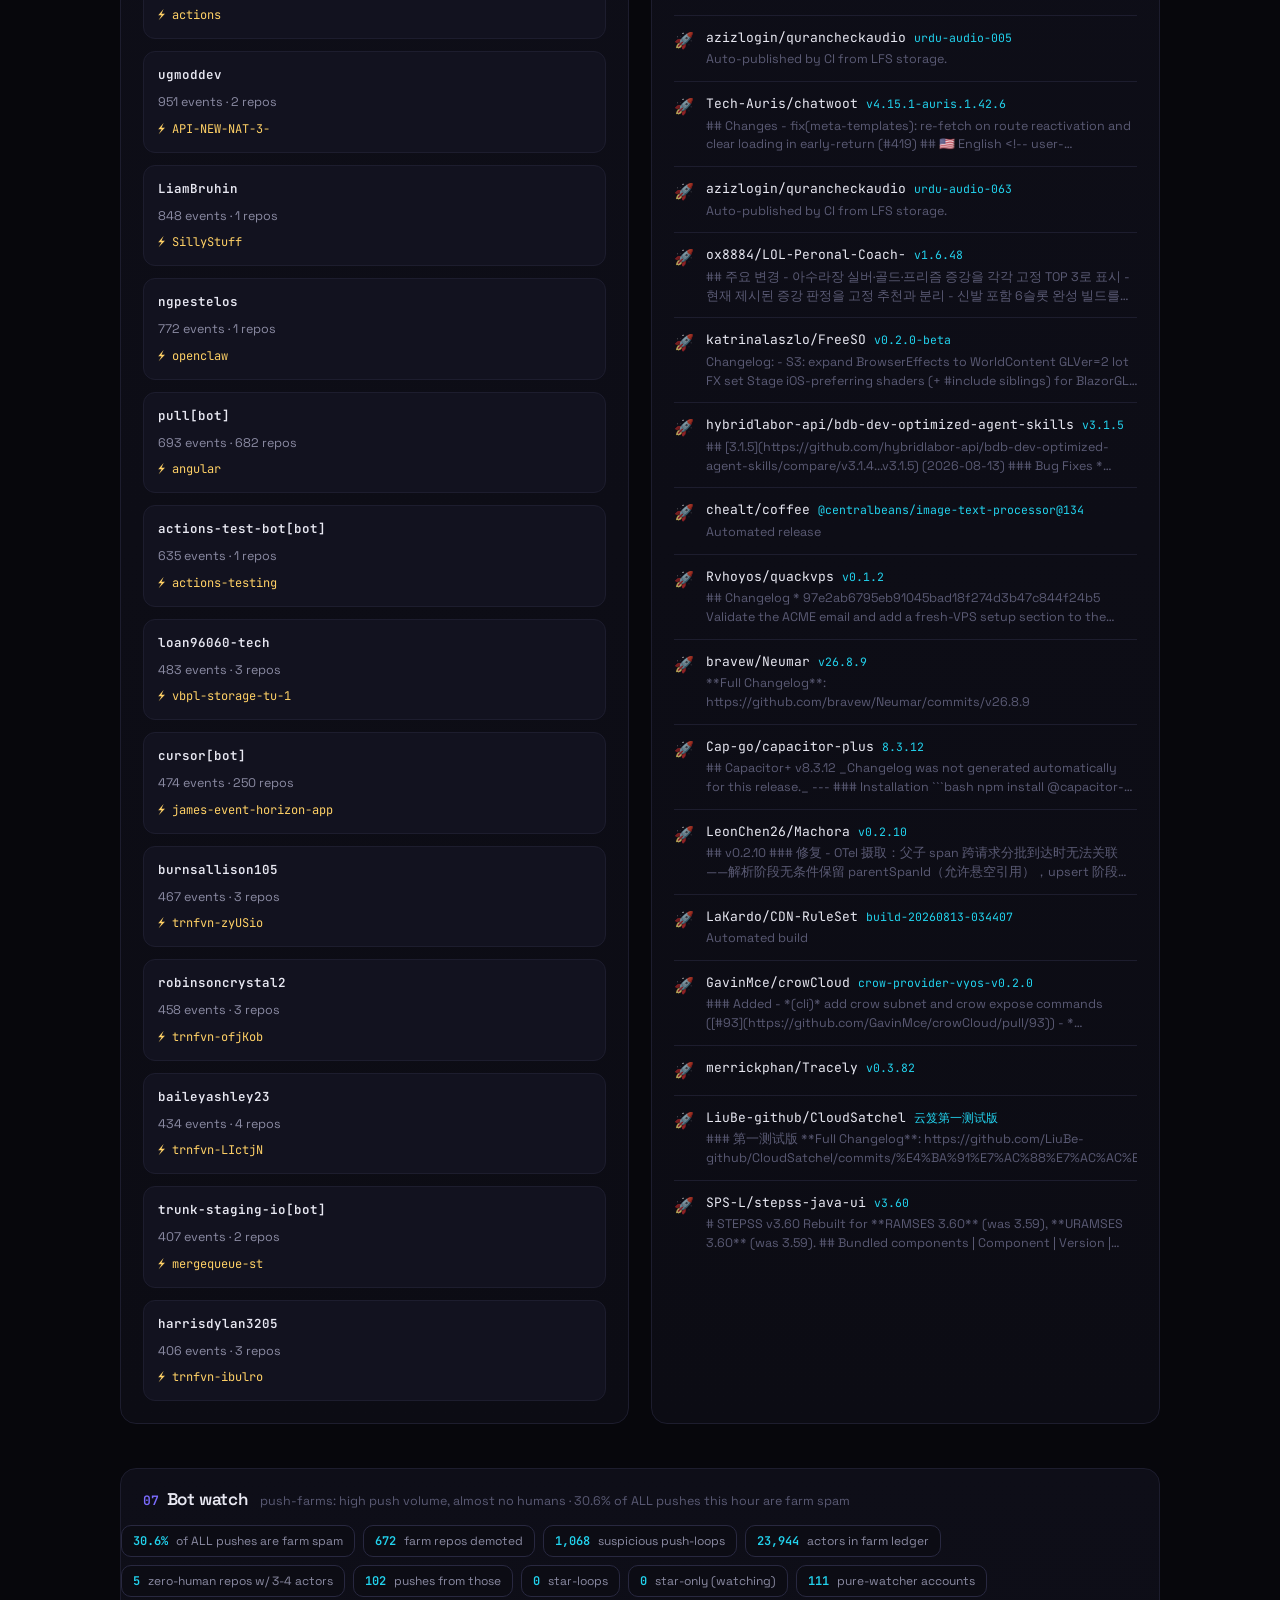
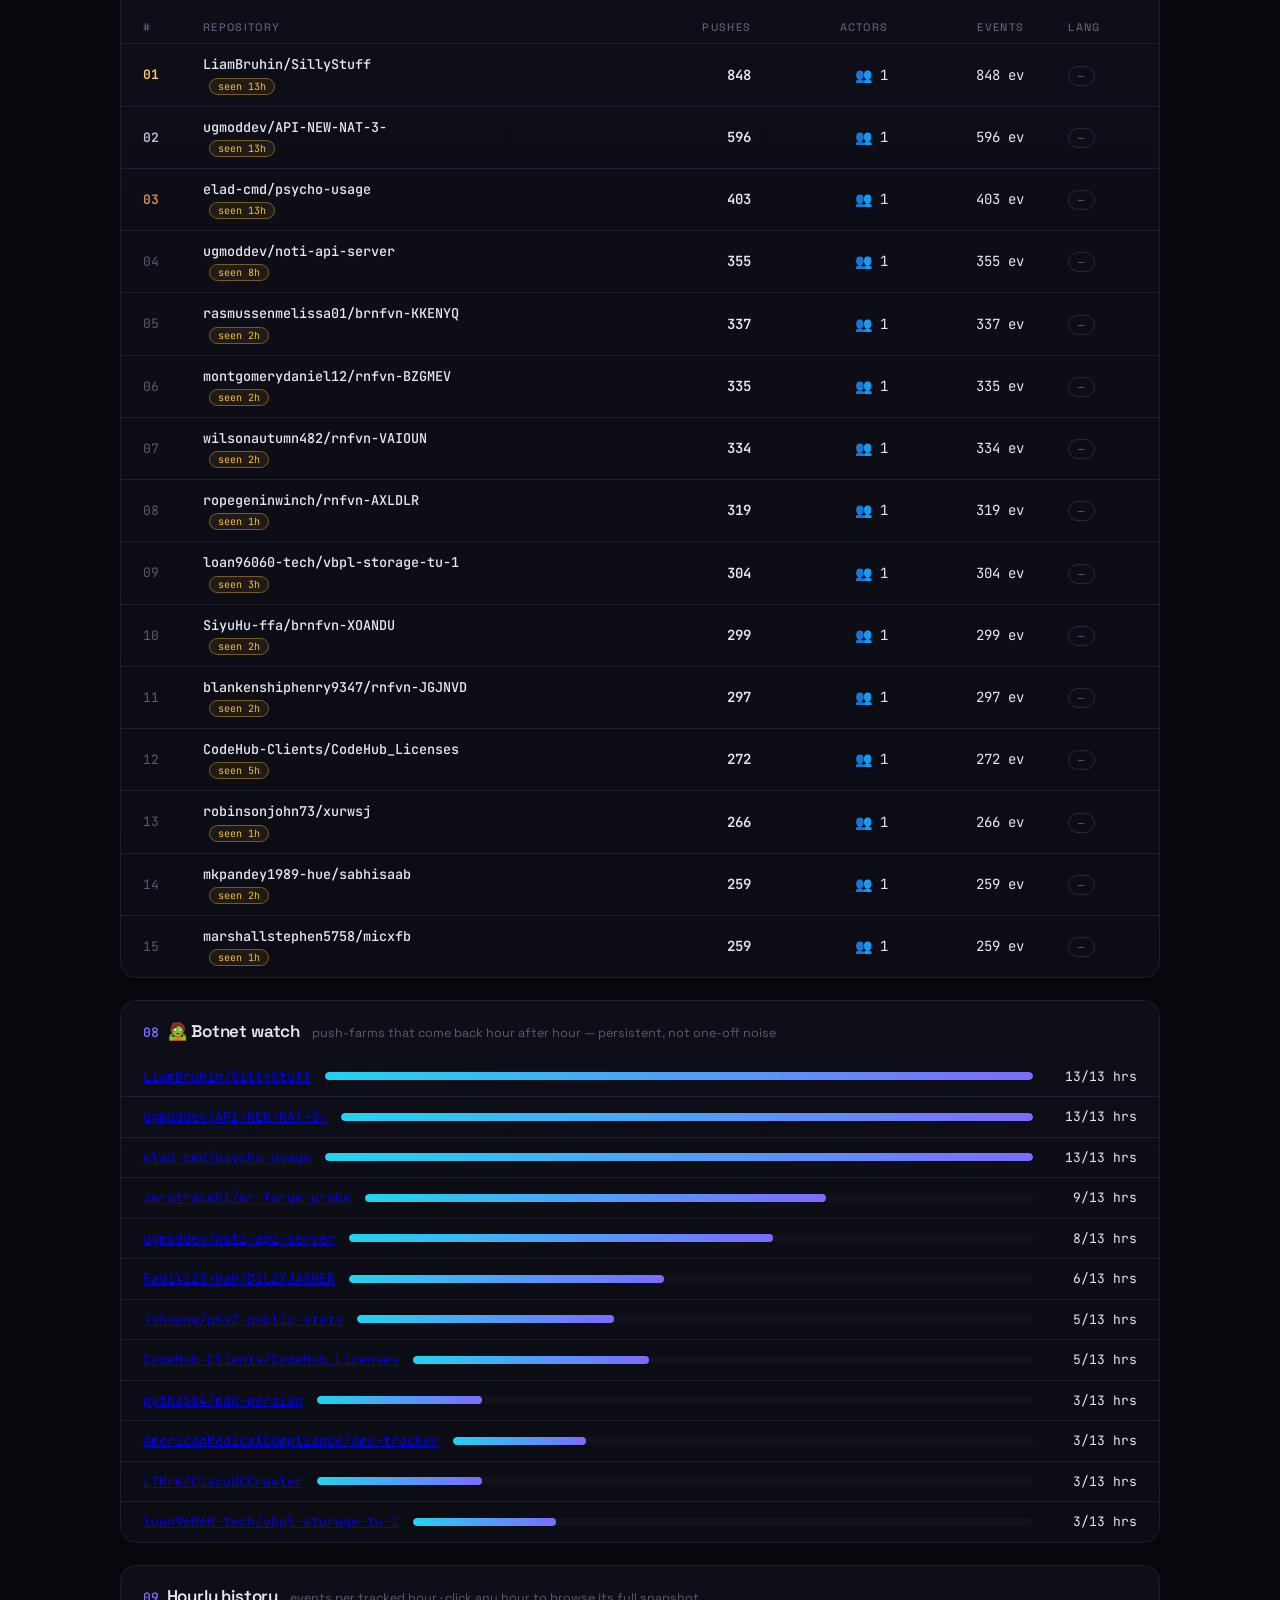
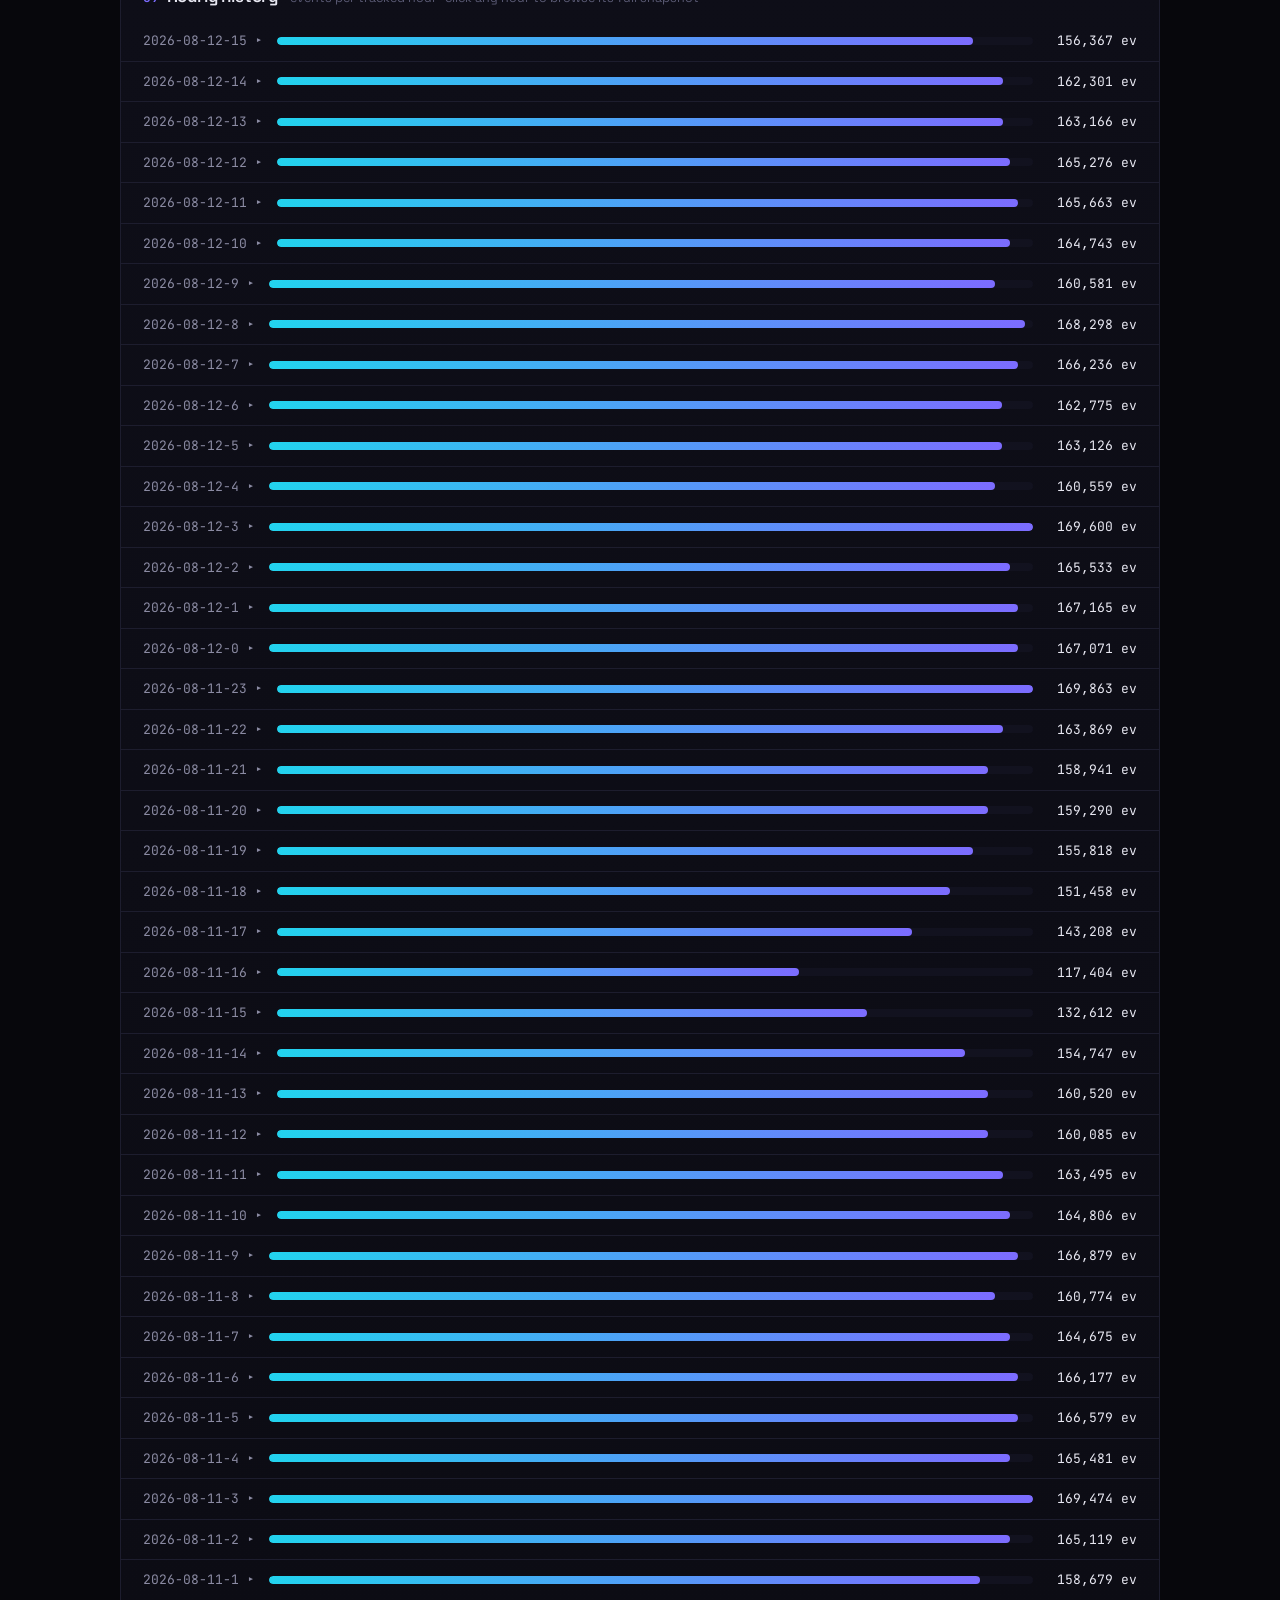
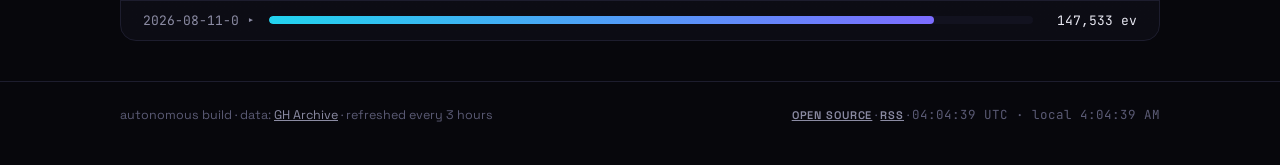
==== commit 03784a1b: "v5.4: bot-review loophole closed + 48h Digest page (weekly.html) - TimSchoenle/actions escaped bot-l" ====
--- a/site/index.html
+++ b/site/index.html
@@ -30,6 +30,7 @@
       <span class="brand-name">GITHUB&nbsp;PULSE</span>
     </a>
     <div class="asof" id="asof-badge" title="hour covered (UTC)">AS OF —</div>
+    <a class="report-link" href="weekly.html" title="48-hour digest: hot-chart regulars, farm evolution, charts">📊 48h Digest</a>
     <a class="report-link" href="report.html" title="31-hour investigation: the botnet economy inside the public GitHub event stream">🧟 State of GitHub Spam</a>
     <a class="report-link" href="api.html" title="machine-readable farm ledger + snapshot JSON">🔌 API</a>
     <a class="refresh-btn" id="refresh-btn" href="#" title="refresh now">⟳</a>
--- a/site/styles.css
+++ b/site/styles.css
@@ -194,6 +194,7 @@
 .flag-bot { color: #f87171; background: rgba(248,113,113,0.1); border: 1px solid rgba(248,113,113,0.4); }
 .flag-loop { color: #fbbf24; background: rgba(251,191,36,0.1); border: 1px solid rgba(251,191,36,0.4); }
 .flag-demo { color: #c084fc; background: rgba(192,132,252,0.1); border: 1px solid rgba(192,132,252,0.4); }
+.flag-star { color: #38bdf8; background: rgba(56,189,248,0.1); border: 1px solid rgba(56,189,248,0.4); }
 .persist {
   font-family: var(--mono); font-size: 10px; color: #fbbf24;
   border: 1px solid rgba(251,191,36,0.4); background: rgba(251,191,36,0.08);
